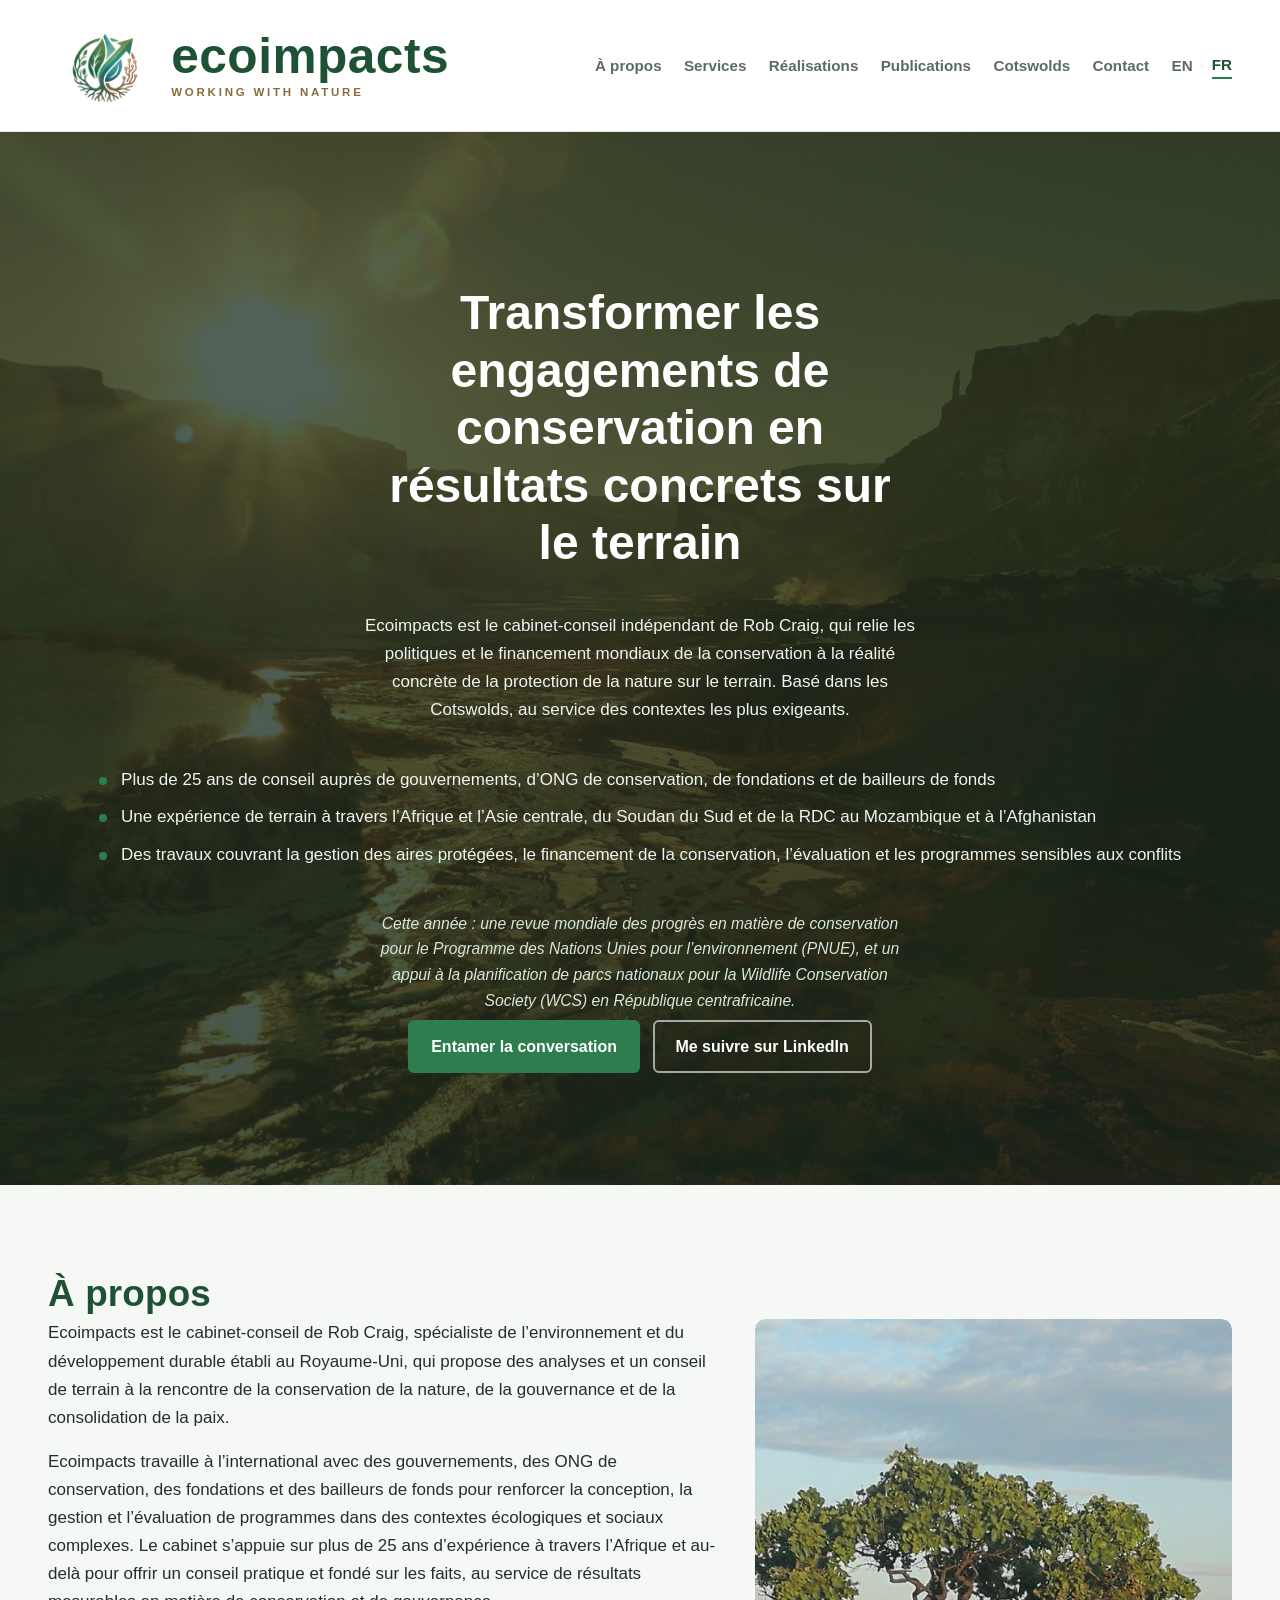
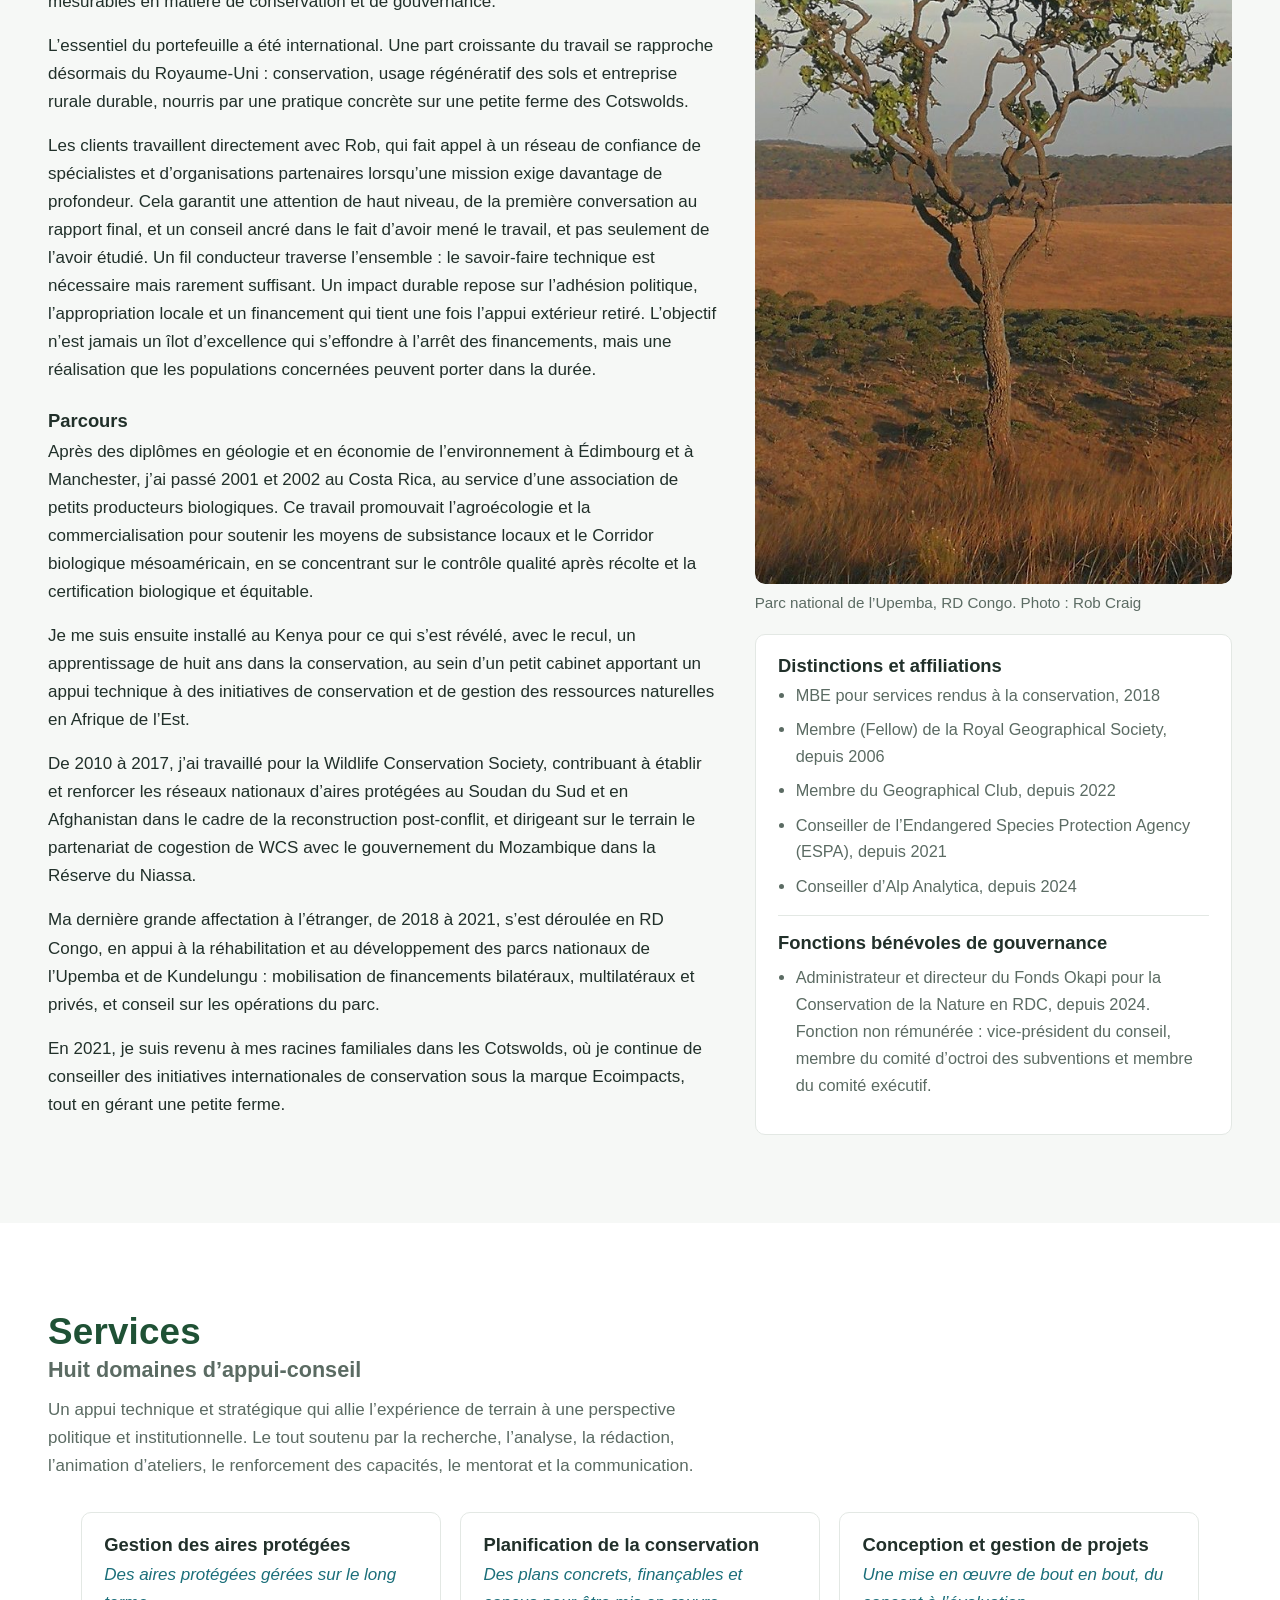
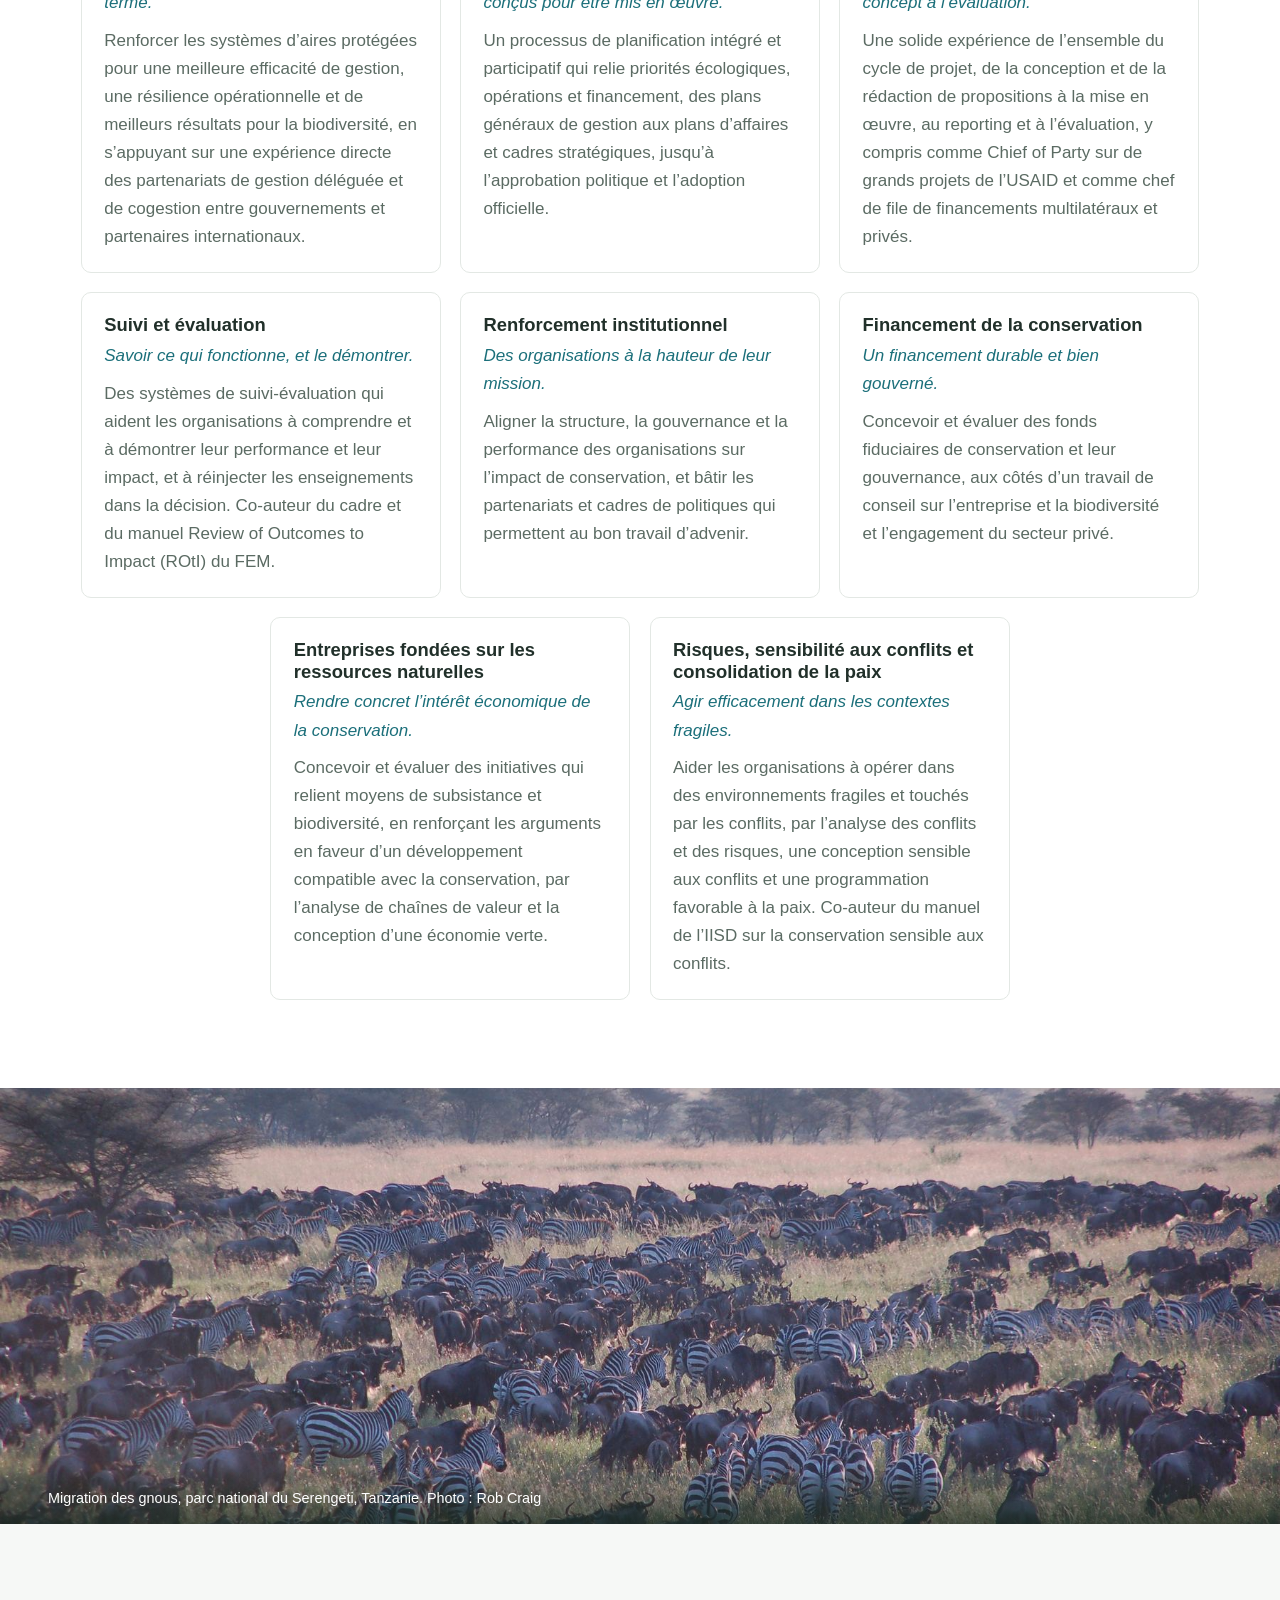
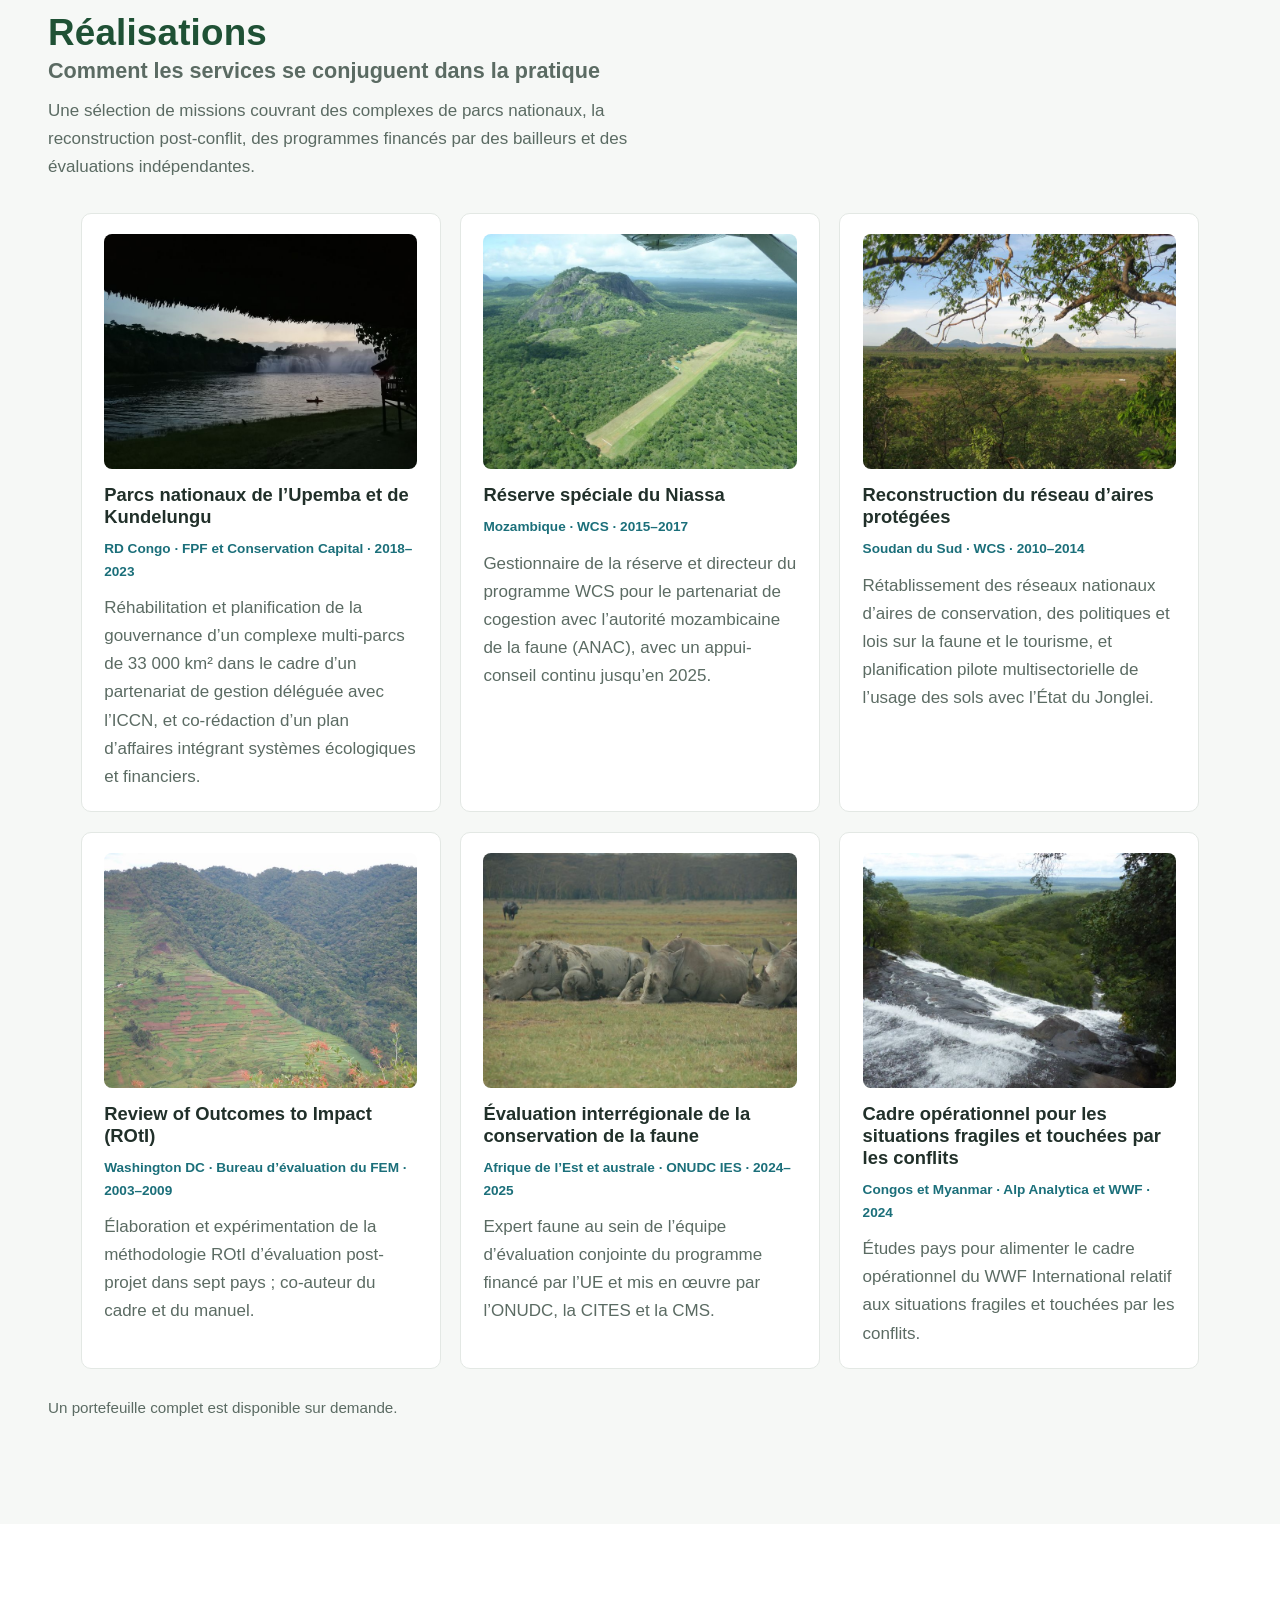
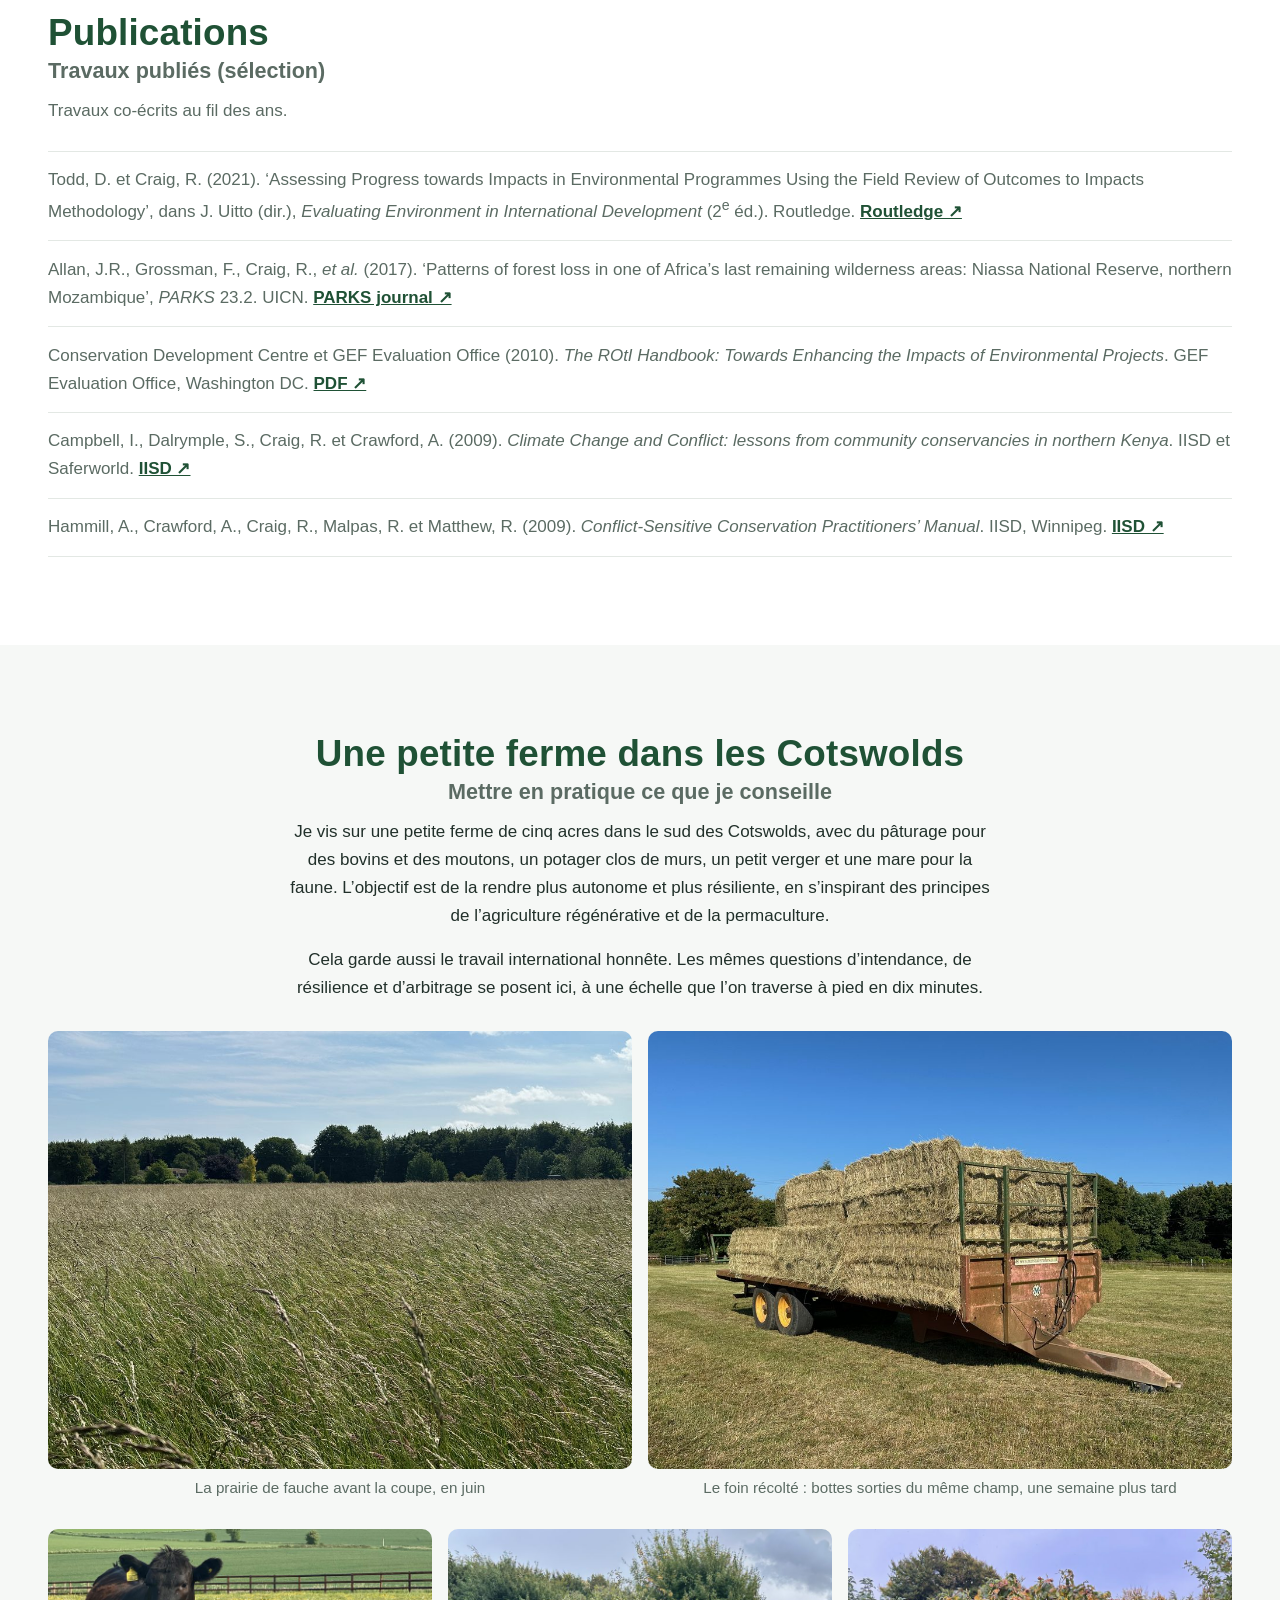
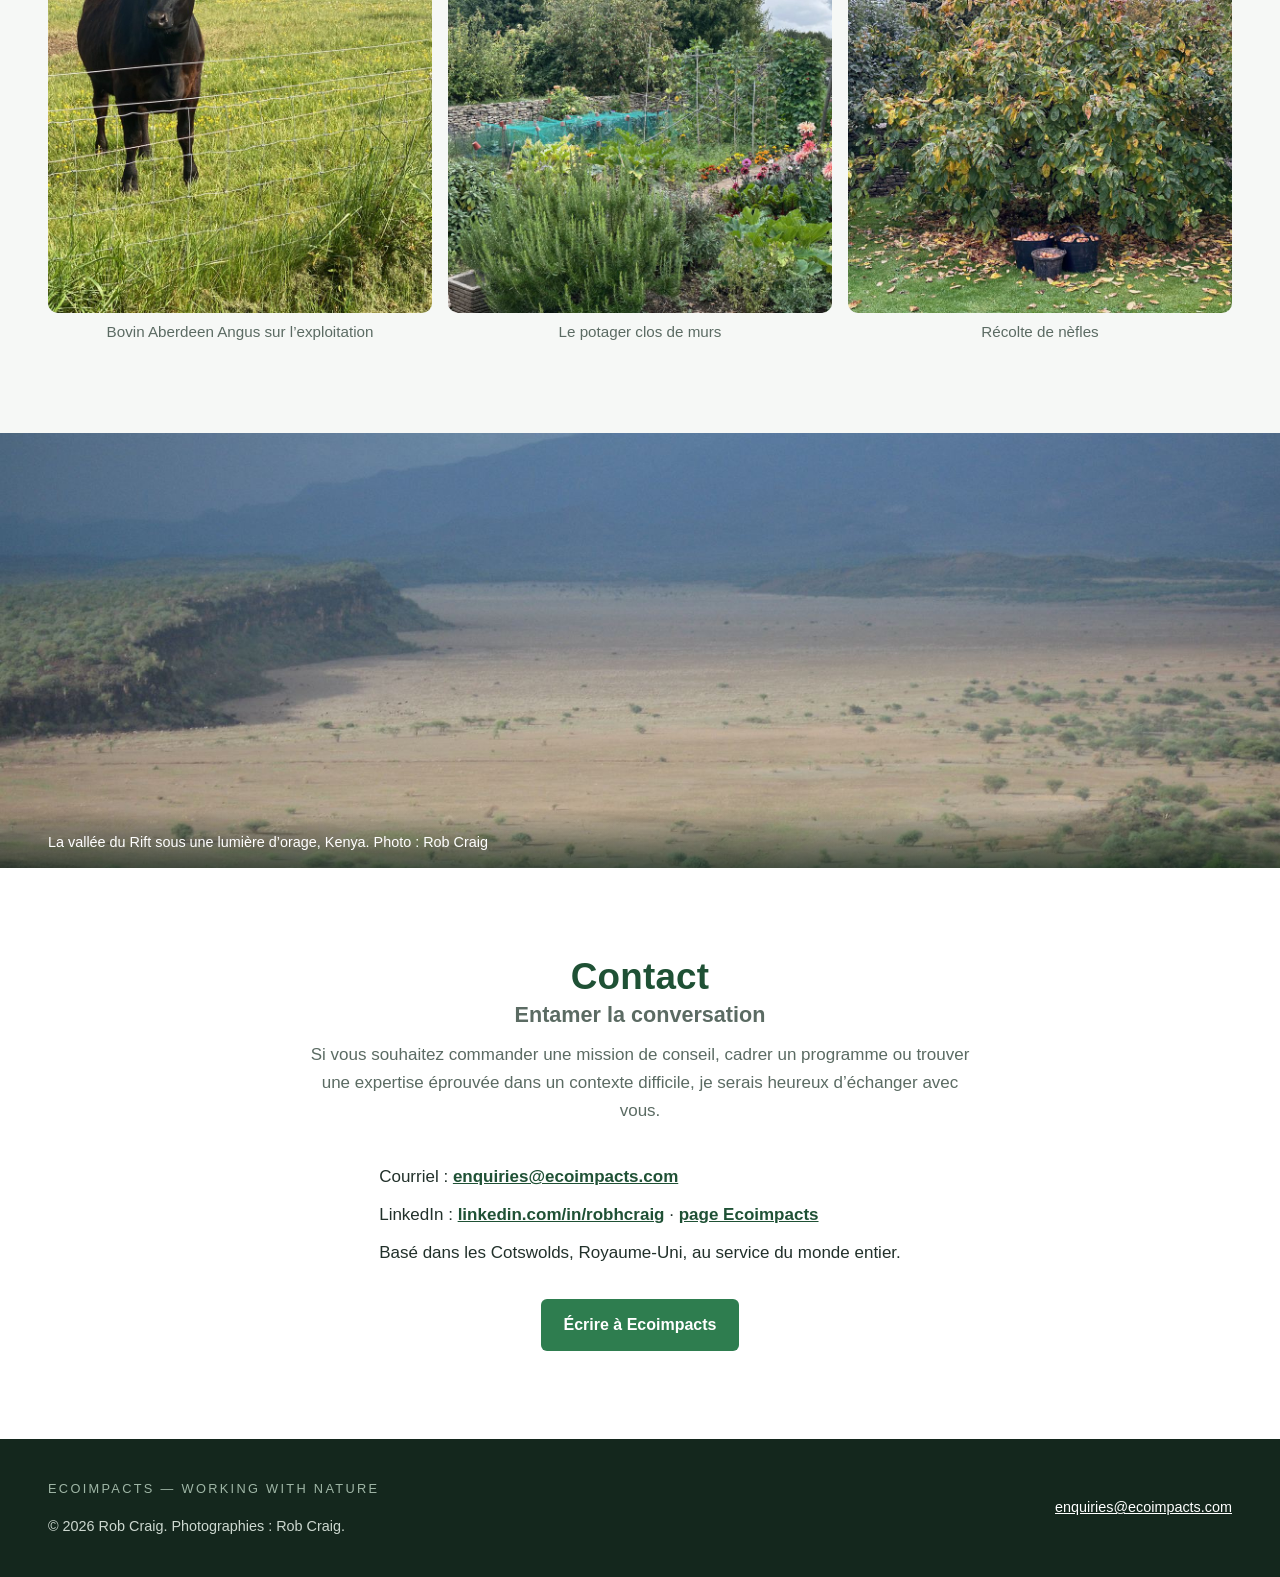
==== index-fr.html @ f9a09b86 "Remove conflict of interest note from governance section Removed note about avoiding conflicts of in" ====
<!doctype html>
<html lang="fr">
<head>
  <meta charset="utf-8">
  <meta name="viewport" content="width=device-width, initial-scale=1">
  <title>Ecoimpacts | Conseil stratégique en conservation</title>
  <meta name="description" content="Ecoimpacts est le cabinet-conseil indépendant de Rob Craig, reliant les politiques et le financement mondiaux de la conservation à la réalité du terrain. Basé dans les Cotswolds, au service du monde entier.">
  <link rel="canonical" href="https://www.ecoimpacts.com/index-fr.html">
  <meta property="og:title" content="Ecoimpacts | Conseil stratégique en conservation">
  <meta property="og:description" content="Conseil indépendant en conservation : gestion des aires protégées, financement, évaluation et programmes sensibles aux conflits.">
  <meta property="og:type" content="website">
  <meta property="og:url" content="https://www.ecoimpacts.com/index-fr.html">
  <meta property="og:image" content="https://www.ecoimpacts.com/assets/mark.png">
  <link rel="icon" type="image/png" sizes="32x32" href="assets/favicon-32.png">
  <link rel="icon" type="image/png" sizes="16x16" href="assets/favicon-16.png">
  <link rel="apple-touch-icon" sizes="180x180" href="assets/apple-touch-icon.png">
  <link rel="stylesheet" href="styles.css">
</head>
<body>
  <!-- ===== En-tête ===== -->
  <header class="site-header">
    <nav class="nav" aria-label="Principal">
      <a class="nav__logo" href="#top" aria-label="Accueil Ecoimpacts">
        <img src="assets/logo-mark-140.png" alt="" aria-hidden="true">
        <span class="nav__wordmark">ecoimpacts<small>working with nature</small></span>
      </a>
      <button class="nav__toggle" aria-label="Menu" aria-expanded="false">&#9776;</button>
      <ul class="nav__links" id="navlinks">
        <li><a href="#about">À propos</a></li>
        <li><a href="#services">Services</a></li>
        <li><a href="#work">Réalisations</a></li>
        <li><a href="#insights">Publications</a></li>
        <li><a href="#cotswolds">Cotswolds</a></li>
        <li><a href="#contact">Contact</a></li>
        <li class="lang"><a href="index.html">EN</a><span>·</span><a href="index-fr.html" aria-current="page">FR</a></li>
      </ul>
    </nav>
  </header>
  <main id="top">
    <!-- ===== Bannière ===== -->
    <section class="hero" id="home" style="--hero-img:url('assets/images/hero.jpg');">
      <div class="wrap">
        <h1>Transformer les engagements de conservation en résultats concrets sur le terrain</h1>
        <p>Ecoimpacts est le cabinet-conseil indépendant de Rob Craig, qui relie les politiques et le financement mondiaux de la conservation à la réalité concrète de la protection de la nature sur le terrain. Basé dans les Cotswolds, au service des contextes les plus exigeants.</p>
        <ul class="proof">
          <li>Plus de 25 ans de conseil auprès de gouvernements, d&#x2019;ONG de conservation, de fondations et de bailleurs de fonds</li>
          <li>Une expérience de terrain à travers l&#x2019;Afrique et l&#x2019;Asie centrale, du Soudan du Sud et de la RDC au Mozambique et à l&#x2019;Afghanistan</li>
          <li>Des travaux couvrant la gestion des aires protégées, le financement de la conservation, l&#x2019;évaluation et les programmes sensibles aux conflits</li>
        </ul>
        <p class="this-year">Cette année : une revue mondiale des progrès en matière de conservation pour le Programme des Nations Unies pour l&#x2019;environnement (PNUE), et un appui à la planification de parcs nationaux pour la Wildlife Conservation Society (WCS) en République centrafricaine.</p>
        <div class="btns">
          <a class="btn btn--primary" href="#contact">Entamer la conversation</a>
          <a class="btn btn--ghost" href="https://www.linkedin.com/company/ecoimpacts/" target="_blank" rel="noopener">Me suivre sur LinkedIn</a>
        </div>
      </div>
    </section>
    <!-- ===== À propos ===== -->
    <section id="about">
      <div class="wrap">
        <p class="eyebrow">À propos</p>
        <div class="about-grid">
          <div>
            <p>Ecoimpacts est le cabinet-conseil de Rob Craig, spécialiste de l&#x2019;environnement et du développement durable établi au Royaume-Uni, qui propose des analyses et un conseil de terrain à la rencontre de la conservation de la nature, de la gouvernance et de la consolidation de la paix.</p>
            <p>Ecoimpacts travaille à l&#x2019;international avec des gouvernements, des ONG de conservation, des fondations et des bailleurs de fonds pour renforcer la conception, la gestion et l&#x2019;évaluation de programmes dans des contextes écologiques et sociaux complexes. Le cabinet s&#x2019;appuie sur plus de 25 ans d&#x2019;expérience à travers l&#x2019;Afrique et au-delà pour offrir un conseil pratique et fondé sur les faits, au service de résultats mesurables en matière de conservation et de gouvernance.</p>
            <p>L&#x2019;essentiel du portefeuille a été international. Une part croissante du travail se rapproche désormais du Royaume-Uni : conservation, usage régénératif des sols et entreprise rurale durable, nourris par une pratique concrète sur une petite ferme des Cotswolds.</p>
            <p>Les clients travaillent directement avec Rob, qui fait appel à un réseau de confiance de spécialistes et d&#x2019;organisations partenaires lorsqu&#x2019;une mission exige davantage de profondeur. Cela garantit une attention de haut niveau, de la première conversation au rapport final, et un conseil ancré dans le fait d&#x2019;avoir mené le travail, et pas seulement de l&#x2019;avoir étudié. Un fil conducteur traverse l&#x2019;ensemble : le savoir-faire technique est nécessaire mais rarement suffisant. Un impact durable repose sur l&#x2019;adhésion politique, l&#x2019;appropriation locale et un financement qui tient une fois l&#x2019;appui extérieur retiré. L&#x2019;objectif n&#x2019;est jamais un îlot d&#x2019;excellence qui s&#x2019;effondre à l&#x2019;arrêt des financements, mais une réalisation que les populations concernées peuvent porter dans la durée.</p>
            <h3 style="margin-top:1.6rem;">Parcours</h3>
            <p>Après des diplômes en géologie et en économie de l&#x2019;environnement à Édimbourg et à Manchester, j&#x2019;ai passé 2001 et 2002 au Costa Rica, au service d&#x2019;une association de petits producteurs biologiques. Ce travail promouvait l&#x2019;agroécologie et la commercialisation pour soutenir les moyens de subsistance locaux et le Corridor biologique mésoaméricain, en se concentrant sur le contrôle qualité après récolte et la certification biologique et équitable.</p>
            <p>Je me suis ensuite installé au Kenya pour ce qui s&#x2019;est révélé, avec le recul, un apprentissage de huit ans dans la conservation, au sein d&#x2019;un petit cabinet apportant un appui technique à des initiatives de conservation et de gestion des ressources naturelles en Afrique de l&#x2019;Est.</p>
            <p>De 2010 à 2017, j&#x2019;ai travaillé pour la Wildlife Conservation Society, contribuant à établir et renforcer les réseaux nationaux d&#x2019;aires protégées au Soudan du Sud et en Afghanistan dans le cadre de la reconstruction post-conflit, et dirigeant sur le terrain le partenariat de cogestion de WCS avec le gouvernement du Mozambique dans la Réserve du Niassa.</p>
            <p>Ma dernière grande affectation à l&#x2019;étranger, de 2018 à 2021, s&#x2019;est déroulée en RD Congo, en appui à la réhabilitation et au développement des parcs nationaux de l&#x2019;Upemba et de Kundelungu : mobilisation de financements bilatéraux, multilatéraux et privés, et conseil sur les opérations du parc.</p>
            <p>En 2021, je suis revenu à mes racines familiales dans les Cotswolds, où je continue de conseiller des initiatives internationales de conservation sous la marque Ecoimpacts, tout en gérant une petite ferme.</p>
          </div>
          <aside>
            <figure style="margin:0 0 1.2rem;">
              <span class="photo-fill"><img src="assets/images/about.jpg" alt="Un arbre isolé à l&#x2019;aube dans la savane du parc national de l&#x2019;Upemba, RD Congo"></span>
              <figcaption style="font-size:.95rem; color:var(--muted); margin-top:.4rem;">Parc national de l&#x2019;Upemba, RD Congo. Photo : Rob Craig</figcaption>
            </figure>
            <div class="affil">
              <h3>Distinctions et affiliations</h3>
              <ul>
                <li>MBE pour services rendus à la conservation, 2018</li>
                <li>Membre (Fellow) de la Royal Geographical Society, depuis 2006</li>
                <li>Membre du Geographical Club, depuis 2022</li>
                <li>Conseiller de l&#x2019;Endangered Species Protection Agency (ESPA), depuis 2021</li>
                <li>Conseiller d&#x2019;Alp Analytica, depuis 2024</li>
              </ul>
              <div class="voluntary">
                <h3>Fonctions bénévoles de gouvernance</h3>
                <ul style="margin-top:.6rem;">
                  <li>Administrateur et directeur du Fonds Okapi pour la Conservation de la Nature en RDC, depuis 2024. Fonction non rémunérée : vice-président du conseil, membre du comité d&#x2019;octroi des subventions et membre du comité exécutif.</li>
                </ul>
              </div>
            </div>
          </aside>
        </div>
      </div>
    </section>
    <!-- ===== Services ===== -->
    <section id="services">
      <div class="wrap">
        <p class="eyebrow">Services</p>
        <h2>Huit domaines d&#x2019;appui-conseil</h2>
        <p class="lead">Un appui technique et stratégique qui allie l&#x2019;expérience de terrain à une perspective politique et institutionnelle. Le tout soutenu par la recherche, l&#x2019;analyse, la rédaction, l&#x2019;animation d&#x2019;ateliers, le renforcement des capacités, le mentorat et la communication.</p>
        <div class="grid grid--services">
          <div class="card">
            <h3>Gestion des aires protégées</h3>
            <p class="promise">Des aires protégées gérées sur le long terme.</p>
            <p>Renforcer les systèmes d&#x2019;aires protégées pour une meilleure efficacité de gestion, une résilience opérationnelle et de meilleurs résultats pour la biodiversité, en s&#x2019;appuyant sur une expérience directe des partenariats de gestion déléguée et de cogestion entre gouvernements et partenaires internationaux.</p>
          </div>
          <div class="card">
            <h3>Planification de la conservation</h3>
            <p class="promise">Des plans concrets, finançables et conçus pour être mis en œuvre.</p>
            <p>Un processus de planification intégré et participatif qui relie priorités écologiques, opérations et financement, des plans généraux de gestion aux plans d&#x2019;affaires et cadres stratégiques, jusqu&#x2019;à l&#x2019;approbation politique et l&#x2019;adoption officielle.</p>
          </div>
          <div class="card">
            <h3>Conception et gestion de projets</h3>
            <p class="promise">Une mise en œuvre de bout en bout, du concept à l&#x2019;évaluation.</p>
            <p>Une solide expérience de l&#x2019;ensemble du cycle de projet, de la conception et de la rédaction de propositions à la mise en œuvre, au reporting et à l&#x2019;évaluation, y compris comme Chief of Party sur de grands projets de l&#x2019;USAID et comme chef de file de financements multilatéraux et privés.</p>
          </div>
          <div class="card">
            <h3>Suivi et évaluation</h3>
            <p class="promise">Savoir ce qui fonctionne, et le démontrer.</p>
            <p>Des systèmes de suivi-évaluation qui aident les organisations à comprendre et à démontrer leur performance et leur impact, et à réinjecter les enseignements dans la décision. Co-auteur du cadre et du manuel Review of Outcomes to Impact (ROtI) du FEM.</p>
          </div>
          <div class="card">
            <h3>Renforcement institutionnel</h3>
            <p class="promise">Des organisations à la hauteur de leur mission.</p>
            <p>Aligner la structure, la gouvernance et la performance des organisations sur l&#x2019;impact de conservation, et bâtir les partenariats et cadres de politiques qui permettent au bon travail d&#x2019;advenir.</p>
          </div>
          <div class="card">
            <h3>Financement de la conservation</h3>
            <p class="promise">Un financement durable et bien gouverné.</p>
            <p>Concevoir et évaluer des fonds fiduciaires de conservation et leur gouvernance, aux côtés d&#x2019;un travail de conseil sur l&#x2019;entreprise et la biodiversité et l&#x2019;engagement du secteur privé.</p>
          </div>
          <div class="card">
            <h3>Entreprises fondées sur les ressources naturelles</h3>
            <p class="promise">Rendre concret l&#x2019;intérêt économique de la conservation.</p>
            <p>Concevoir et évaluer des initiatives qui relient moyens de subsistance et biodiversité, en renforçant les arguments en faveur d&#x2019;un développement compatible avec la conservation, par l&#x2019;analyse de chaînes de valeur et la conception d&#x2019;une économie verte.</p>
          </div>
          <div class="card">
            <h3>Risques, sensibilité aux conflits et consolidation de la paix</h3>
            <p class="promise">Agir efficacement dans les contextes fragiles.</p>
            <p>Aider les organisations à opérer dans des environnements fragiles et touchés par les conflits, par l&#x2019;analyse des conflits et des risques, une conception sensible aux conflits et une programmation favorable à la paix. Co-auteur du manuel de l&#x2019;IISD sur la conservation sensible aux conflits.</p>
          </div>
        </div>
      </div>
    </section>
    <figure class="band" style="--band:url('assets/images/band-serengeti.jpg');">
      <figcaption><span>Migration des gnous, parc national du Serengeti, Tanzanie. Photo : Rob Craig</span></figcaption>
    </figure>
    <!-- ===== Réalisations ===== -->
    <section id="work">
      <div class="wrap">
        <p class="eyebrow">Réalisations</p>
        <h2>Comment les services se conjuguent dans la pratique</h2>
        <p class="lead">Une sélection de missions couvrant des complexes de parcs nationaux, la reconstruction post-conflit, des programmes financés par des bailleurs et des évaluations indépendantes.</p>
        <div class="grid grid--work">
          <div class="card card--work">
            <img class="work-img" src="assets/images/work-drc.jpg" alt="Chutes de Kiubo, parc national de l&#x2019;Upemba, RD Congo">
            <p class="meta">RD Congo · FPF et Conservation Capital · 2018–2023</p>
            <h3>Parcs nationaux de l&#x2019;Upemba et de Kundelungu</h3>
            <p>Réhabilitation et planification de la gouvernance d&#x2019;un complexe multi-parcs de 33 000 km² dans le cadre d&#x2019;un partenariat de gestion déléguée avec l&#x2019;ICCN, et co-rédaction d&#x2019;un plan d&#x2019;affaires intégrant systèmes écologiques et financiers.</p>
          </div>
          <div class="card card--work">
            <img class="work-img" src="assets/images/work-niassa.jpg" alt="Vue aérienne du siège et de la piste de Mbatamila, Réserve spéciale du Niassa, Mozambique">
            <p class="meta">Mozambique · WCS · 2015–2017</p>
            <h3>Réserve spéciale du Niassa</h3>
            <p>Gestionnaire de la réserve et directeur du programme WCS pour le partenariat de cogestion avec l&#x2019;autorité mozambicaine de la faune (ANAC), avec un appui-conseil continu jusqu&#x2019;en 2025.</p>
          </div>
          <div class="card card--work">
            <img class="work-img" src="assets/images/work-sudan.jpg" alt="Piste d&#x2019;atterrissage de Nyat, parc national de Boma, Soudan du Sud">
            <p class="meta">Soudan du Sud · WCS · 2010–2014</p>
            <h3>Reconstruction du réseau d&#x2019;aires protégées</h3>
            <p>Rétablissement des réseaux nationaux d&#x2019;aires de conservation, des politiques et lois sur la faune et le tourisme, et planification pilote multisectorielle de l&#x2019;usage des sols avec l&#x2019;État du Jonglei.</p>
          </div>
          <div class="card card--work">
            <img class="work-img" src="assets/images/work-bwindi.jpg" alt="La lisière forestière de Bwindi, Ouganda, où les terres cultivées rencontrent la forêt protégée">
            <p class="meta">Washington DC · Bureau d&#x2019;évaluation du FEM · 2003–2009</p>
            <h3>Review of Outcomes to Impact (ROtI)</h3>
            <p>Élaboration et expérimentation de la méthodologie ROtI d&#x2019;évaluation post-projet dans sept pays ; co-auteur du cadre et du manuel.</p>
          </div>
          <div class="card card--work">
            <img class="work-img" src="assets/images/work-rhino.jpg" alt="Rhinocéros blancs au parc national du lac Nakuru, Kenya">
            <p class="meta">Afrique de l&#x2019;Est et australe · ONUDC IES · 2024–2025</p>
            <h3>Évaluation interrégionale de la conservation de la faune</h3>
            <p>Expert faune au sein de l&#x2019;équipe d&#x2019;évaluation conjointe du programme financé par l&#x2019;UE et mis en œuvre par l&#x2019;ONUDC, la CITES et la CMS.</p>
          </div>
          <div class="card card--work">
            <img class="work-img" src="assets/images/work-masansa.jpg" alt="Chutes de Masansa, parc national de Kundelungu, RD Congo">
            <p class="meta">Congos et Myanmar · Alp Analytica et WWF · 2024</p>
            <h3>Cadre opérationnel pour les situations fragiles et touchées par les conflits</h3>
            <p>Études pays pour alimenter le cadre opérationnel du WWF International relatif aux situations fragiles et touchées par les conflits.</p>
          </div>
        </div>
        <p style="margin-top:1.6rem; color:var(--muted); font-size:.95rem;">Un portefeuille complet est disponible sur demande.</p>
      </div>
    </section>
    <!-- ===== Publications ===== -->
    <section id="insights">
      <div class="wrap">
        <p class="eyebrow">Publications</p>
        <h2>Travaux publiés (sélection)</h2>
        <p class="lead">Travaux co-écrits au fil des ans.</p>
        <ul class="insights-list">
          <li>Todd, D. et Craig, R. (2021). &#x2018;Assessing Progress towards Impacts in Environmental Programmes Using the Field Review of Outcomes to Impacts Methodology&#x2019;, dans J. Uitto (dir.), <em>Evaluating Environment in International Development</em> (2<sup>e</sup> éd.). Routledge. <a href="https://www.routledge.com/Evaluating-Environment-in-International-Development/Uitto/p/book/9780367557119" target="_blank" rel="noopener">Routledge &#8599;</a></li>
          <li>Allan, J.R., Grossman, F., Craig, R., <em>et al.</em> (2017). &#x2018;Patterns of forest loss in one of Africa&#x2019;s last remaining wilderness areas: Niassa National Reserve, northern Mozambique&#x2019;, <em>PARKS</em> 23.2. UICN. <a href="https://parksjournal.com/parks-23-2-november-2017/" target="_blank" rel="noopener">PARKS journal &#8599;</a></li>
          <li>Conservation Development Centre et GEF Evaluation Office (2010). <em>The ROtI Handbook: Towards Enhancing the Impacts of Environmental Projects</em>. GEF Evaluation Office, Washington DC. <a href="https://www.gefieo.org/sites/default/files/documents/ops4-m02-roti.pdf" target="_blank" rel="noopener">PDF &#8599;</a></li>
          <li>Campbell, I., Dalrymple, S., Craig, R. et Crawford, A. (2009). <em>Climate Change and Conflict: lessons from community conservancies in northern Kenya</em>. IISD et Saferworld. <a href="https://www.iisd.org/publications/climate-change-and-conflict-lessons-community-conservancies-northern-kenya" target="_blank" rel="noopener">IISD &#8599;</a></li>
          <li>Hammill, A., Crawford, A., Craig, R., Malpas, R. et Matthew, R. (2009). <em>Conflict-Sensitive Conservation Practitioners&#x2019; Manual</em>. IISD, Winnipeg. <a href="https://www.iisd.org/publications/conflict-sensitive-conservation-practitioners-manual" target="_blank" rel="noopener">IISD &#8599;</a></li>
        </ul>
      </div>
    </section>
    <!-- ===== Cotswolds ===== -->
    <section id="cotswolds">
      <div class="wrap">
        <p class="eyebrow">Une petite ferme dans les Cotswolds</p>
        <h2>Mettre en pratique ce que je conseille</h2>
        <p>Je vis sur une petite ferme de cinq acres dans le sud des Cotswolds, avec du pâturage pour des bovins et des moutons, un potager clos de murs, un petit verger et une mare pour la faune. L&#x2019;objectif est de la rendre plus autonome et plus résiliente, en s&#x2019;inspirant des principes de l&#x2019;agriculture régénérative et de la permaculture.</p>
        <p>Cela garde aussi le travail international honnête. Les mêmes questions d&#x2019;intendance, de résilience et d&#x2019;arbitrage se posent ici, à une échelle que l&#x2019;on traverse à pied en dix minutes.</p>
        <div class="photo-pair">
          <figure>
            <img src="assets/images/field-before.jpg" alt="La prairie de fauche en herbe haute avant la coupe">
            <figcaption>La prairie de fauche avant la coupe, en juin</figcaption>
          </figure>
          <figure>
            <img src="assets/images/field-after.jpg" alt="Une remorque chargée de bottes de foin sur le champ coupé">
            <figcaption>Le foin récolté : bottes sorties du même champ, une semaine plus tard</figcaption>
          </figure>
        </div>
        <div class="photo-grid">
          <figure>
            <img src="assets/images/cotswold-1.jpg" alt="Un bovin Aberdeen Angus dans le champ, le paysage des Cotswolds au-delà">
            <figcaption>Bovin Aberdeen Angus sur l&#x2019;exploitation</figcaption>
          </figure>
          <figure>
            <img src="assets/images/cotswold-2.jpg" alt="Le potager clos de murs en fin d&#x2019;été">
            <figcaption>Le potager clos de murs</figcaption>
          </figure>
          <figure>
            <img src="assets/images/cotswold-3.jpg" alt="Le néflier avec des paniers de fruits récoltés en dessous">
            <figcaption>Récolte de nèfles</figcaption>
          </figure>
        </div>
      </div>
    </section>
    <figure class="band" style="--band:url('assets/images/band-rift.jpg');">
      <figcaption><span>La vallée du Rift sous une lumière d&#x2019;orage, Kenya. Photo : Rob Craig</span></figcaption>
    </figure>
    <!-- ===== Contact ===== -->
    <section id="contact">
      <div class="wrap">
        <p class="eyebrow">Contact</p>
        <h2>Entamer la conversation</h2>
        <p class="lead">Si vous souhaitez commander une mission de conseil, cadrer un programme ou trouver une expertise éprouvée dans un contexte difficile, je serais heureux d&#x2019;échanger avec vous.</p>
        <ul class="contact-list">
          <li>Courriel : <a href="mailto:enquiries@ecoimpacts.com">enquiries@ecoimpacts.com</a></li>
          <li>LinkedIn : <a href="https://www.linkedin.com/in/robhcraig/" target="_blank" rel="noopener">linkedin.com/in/robhcraig</a> · <a href="https://www.linkedin.com/company/ecoimpacts/" target="_blank" rel="noopener">page Ecoimpacts</a></li>
          <li>Basé dans les Cotswolds, Royaume-Uni, au service du monde entier.</li>
        </ul>
        <div class="btns" style="margin-top:1.4rem;">
          <a class="btn btn--primary" href="mailto:enquiries@ecoimpacts.com">Écrire à Ecoimpacts</a>
        </div>
      </div>
    </section>
  </main>
  <!-- ===== Pied de page ===== -->
  <footer class="site-footer">
    <div class="wrap foot-flex">
      <div>
        <p class="strap">Ecoimpacts — working with nature</p>
        <p style="margin:.4rem 0 0;">&copy; <span id="yr"></span> Rob Craig. Photographies : Rob Craig.</p>
      </div>
      <div>
        <a href="mailto:enquiries@ecoimpacts.com">enquiries@ecoimpacts.com</a>
      </div>
    </div>
  </footer>
  <script>
    var toggle = document.querySelector('.nav__toggle');
    var links = document.getElementById('navlinks');
    toggle.addEventListener('click', function () {
      var open = links.classList.toggle('open');
      toggle.setAttribute('aria-expanded', open ? 'true' : 'false');
    });
    links.addEventListener('click', function (e) {
      if (e.target.tagName === 'A') links.classList.remove('open');
    });
    document.getElementById('yr').textContent = new Date().getFullYear();
  </script>
</body>
</html>
---- styles.css ----
/* Ecoimpacts — styles
   Palette drawn from the logo: forest greens, teal, earth/gold.
   Design intent: understated, clean, content first. Formatting subordinate to substance. */

:root {
  --green-deep: #1f5135;
  --green: #2e7d4f;
  --teal: #1b6f7a;
  --earth: #8a6d3b;
  --ink: #21302a;
  --muted: #5b6b63;
  --line: #e3e8e4;
  --bg: #ffffff;
  --bg-soft: #f6f8f6;
  --bg-deep: #14271d;
  --maxw: 1600px;
  --pad: clamp(1.2rem, 4vw, 3rem);
  --font: -apple-system, BlinkMacSystemFont, "Segoe UI", Roboto, Helvetica, Arial, sans-serif;
}

* { box-sizing: border-box; }

html { scroll-behavior: smooth; scroll-padding-top: 140px; }

body {
  margin: 0;
  font-family: var(--font);
  color: var(--ink);
  background: var(--bg);
  line-height: 1.65;
  font-size: 17px;
  -webkit-font-smoothing: antialiased;
}

h1, h2, h3 { line-height: 1.2; font-weight: 700; color: var(--ink); }
h1 { font-size: clamp(2rem, 5vw, 3rem); }
h2 { font-size: clamp(1.1rem, 2vw, 1.35rem); font-weight: 600; color: var(--muted); margin: 0 0 .8rem; }
h3 { font-size: 1.15rem; margin: 0 0 .35rem; }
p { margin: 0 0 1rem; }
a { color: var(--green-deep); }

.wrap { max-width: var(--maxw); margin: 0 auto; padding: 0 var(--pad); }

/* Header / nav */
.site-header {
  position: sticky; top: 0; z-index: 50;
  background: rgba(255,255,255,.92);
  backdrop-filter: saturate(140%) blur(8px);
  border-bottom: 1px solid var(--line);
}
.nav {
  display: flex; align-items: center; justify-content: space-between;
  gap: 1rem; padding: .6rem var(--pad); max-width: var(--maxw); margin: 0 auto;
}
.nav__logo { display: flex; align-items: center; gap: .7rem; text-decoration: none; }
.nav__logo img { height: 112px; width: auto; display: block; }
.nav__wordmark {
  display: flex; flex-direction: column; line-height: 1;
  font-weight: 800; font-size: 3.1rem; letter-spacing: .01em; color: var(--green-deep);
}
.nav__wordmark small {
  font-size: .72rem; font-weight: 600; letter-spacing: .24em; text-transform: uppercase;
  color: var(--earth); margin-top: .35rem;
}
@media (max-width: 560px) {
  .nav__logo img { height: 60px; }
  .nav__wordmark { font-size: 1.7rem; }
  .nav__wordmark small { font-size: .58rem; letter-spacing: .2em; }
}
.nav__links { display: flex; gap: 1.4rem; flex-wrap: wrap; list-style: none; margin: 0; padding: 0; }
.nav__links a {
  text-decoration: none; color: var(--muted); font-size: .95rem; font-weight: 600;
  padding: .3rem 0; border-bottom: 2px solid transparent;
}
.nav__links a:hover { color: var(--green-deep); border-bottom-color: var(--green); }
.nav__toggle { display: none; background: none; border: 0; font-size: 1.6rem; color: var(--ink); cursor: pointer; }
.nav__links .lang { display: flex; gap: .45rem; align-items: center; }
.nav__links .lang span { color: var(--line); }
.nav__links .lang a { padding: 0; border-bottom: 0; }
.nav__links .lang a[aria-current="page"] { color: var(--green-deep); border-bottom: 2px solid var(--green); }

/* Sections */
section { padding: clamp(3rem, 7vw, 5.5rem) 0; }
/* keep running prose to a readable line length even on a wide layout */
section p { max-width: 74ch; }

/* centred single-column sections */
#cotswolds .wrap, #contact .wrap { text-align: center; }
#cotswolds p, #contact .lead { margin-left: auto; margin-right: auto; }
#contact .contact-list { display: inline-block; text-align: left; }
#contact .btns { justify-content: center; }
section:nth-of-type(even) { background: var(--bg-soft); }
.eyebrow { font-size: clamp(1.7rem, 4vw, 2.3rem); font-weight: 800; letter-spacing: .005em; color: var(--green-deep); margin: 0 0 .25rem; line-height: 1.15; }
.lead { font-size: 1.0625rem; color: var(--muted); max-width: 70ch; }

/* Hero */
.hero {
  background:
    linear-gradient(180deg, rgba(20,39,29,.72), rgba(20,39,29,.78)),
    var(--hero-img, linear-gradient(135deg, var(--green-deep), var(--teal)));
  background-size: cover; background-position: center;
  color: #fff; padding: clamp(4rem, 10vw, 7rem) 0;
}
.hero .wrap { text-align: center; }
.hero h1 { color: #fff; max-width: 20ch; margin-left: auto; margin-right: auto; }
.hero .tagline { text-transform: uppercase; letter-spacing: .2em; font-size: .85rem; color: #cfe6d6; margin: 0 0 1.2rem; }
.hero p { color: #eef4ef; max-width: 60ch; font-size: 1.0625rem; margin-left: auto; margin-right: auto; }
.hero .proof { display: inline-block; text-align: left; gap: .6rem; margin: 1.6rem auto 2rem; padding: 0; list-style: none; }
.hero .proof li { padding-left: 1.4rem; position: relative; color: #eef4ef; margin-bottom: .6rem; font-size: 1.0625rem; }
.hero .proof li::before { content: ""; position: absolute; left: 0; top: .65em; width: .5rem; height: .5rem; background: var(--green); border-radius: 50%; }
.hero .this-year { font-size: .98rem; color: #d7e6db; max-width: 60ch; margin: 0 auto; font-style: italic; }

/* Buttons */
.btns { display: flex; gap: .8rem; flex-wrap: wrap; margin-top: .4rem; }
.hero .btns { justify-content: center; }
.btn {
  display: inline-block; text-decoration: none; font-weight: 600; font-size: 1rem;
  padding: .7rem 1.3rem; border-radius: 6px; border: 2px solid transparent; cursor: pointer;
}
.btn--primary { background: var(--green); color: #fff; }
.btn--primary:hover { background: var(--green-deep); }
.btn--ghost { background: transparent; color: #fff; border-color: rgba(255,255,255,.6); }
.btn--ghost:hover { border-color: #fff; }

/* Cards grid */
.grid { margin-top: 2rem; }
/* flex wrap with centered rows, so an incomplete last row sits centred under the row above */
.grid--services, .grid--work { display: flex; flex-wrap: wrap; justify-content: center; gap: 1.2rem; }
.grid--services > .card, .grid--work > .card { flex: 1 1 300px; max-width: 360px; }
.card {
  background: var(--bg); border: 1px solid var(--line); border-radius: 10px;
  padding: 1.3rem 1.4rem;
}
.card .promise { font-style: italic; color: var(--teal); margin: 0 0 .6rem; }
.card p { font-size: 1.0625rem; color: var(--muted); margin: 0; }
.card--work { display: flex; flex-direction: column; }
.card--work .work-img { order: 0; width: 100%; aspect-ratio: 4 / 3; object-fit: cover; border-radius: 8px; margin: 0 0 .9rem; display: block; }
.card--work h3 { font-size: 1.15rem; order: 1; }
.card--work .meta { font-size: .85rem; color: var(--teal); font-weight: 600; margin: .3rem 0 .7rem; order: 2; }
.card--work p:not(.meta) { order: 3; }

/* About layout */
.about-grid { display: grid; grid-template-columns: 1.4fr 1fr; gap: 2.4rem; align-items: stretch; }
.about-grid img { width: 100%; border-radius: 10px; display: block; }
.about-grid aside { display: flex; flex-direction: column; }
.about-grid figure { flex: 1 1 auto; min-height: 0; display: flex; flex-direction: column; }
.about-grid .photo-fill { flex: 1 1 auto; min-height: 0; position: relative; display: block; border-radius: 10px; overflow: hidden; }
.about-grid .photo-fill img { position: absolute; inset: 0; width: 100%; height: 100%; object-fit: cover; }
.affil { background: var(--bg); border: 1px solid var(--line); border-radius: 10px; padding: 1.2rem 1.4rem; }
.affil h3 { font-size: 1.15rem; }
.affil ul { margin: 0 0 1rem; padding-left: 1.1rem; }
.affil li { font-size: 1.02rem; color: var(--muted); margin-bottom: .45rem; }
.affil .voluntary { border-top: 1px solid var(--line); padding-top: 1rem; }
.affil .voluntary .note { font-size: .95rem; font-style: italic; color: var(--teal); }

/* Image placeholder */
.imgph {
  display: flex; align-items: center; justify-content: center; text-align: center;
  background: repeating-linear-gradient(45deg, #eef3 ee 0 12px, #e8efe8 12px 24px);
  background: var(--bg-soft);
  border: 1px dashed #b9c9bd; border-radius: 10px; color: var(--muted);
  font-size: .85rem; padding: 2rem 1rem; min-height: 220px;
}

/* Cotswolds photos */
.photo-pair, .photo-grid { display: grid; gap: 1rem; margin-top: 1.8rem; align-items: start; }
.photo-pair { grid-template-columns: repeat(2, 1fr); }
.photo-grid { grid-template-columns: repeat(auto-fit, minmax(220px, 1fr)); }
.photo-pair figure, .photo-grid figure { margin: 0; }
/* before/after pair: matched landscape crop */
.photo-pair img { width: 100%; aspect-ratio: 4 / 3; object-fit: cover; border-radius: 10px; display: block; }
/* uniform square crops for an even-topped row (cow framed in full) */
.photo-grid img { width: 100%; aspect-ratio: 1 / 1; object-fit: cover; border-radius: 10px; display: block; }
.photo-pair figcaption, .photo-grid figcaption { font-size: .95rem; color: var(--muted); margin-top: .4rem; }
@media (max-width: 640px) { .photo-pair { grid-template-columns: 1fr; } }

/* Section band photos (full-width) */
.band {
  position: relative; margin: 0;
  height: clamp(220px, 34vw, 460px);
  background: var(--band) center/cover no-repeat;
}
.band figcaption {
  position: absolute; left: 0; right: 0; bottom: 0;
  padding: 1.4rem var(--pad) .8rem;
  font-size: .9rem; color: #fff;
  background: linear-gradient(to top, rgba(20,39,29,.7), rgba(20,39,29,0));
}
.band figcaption span { max-width: var(--maxw); margin: 0 auto; display: block; }

/* Contact */
.contact-list { list-style: none; padding: 0; margin: 1.4rem 0 0; }
.contact-list li { margin-bottom: .6rem; }
.contact-list a { font-weight: 600; }

/* Insights */
.insights-list { list-style: none; padding: 0; margin: 1.6rem 0 0; }
.insights-list li { padding: .9rem 0; border-bottom: 1px solid var(--line); color: var(--muted); }
.insights-list li:first-child { border-top: 1px solid var(--line); }
.insights-list a { font-weight: 600; white-space: nowrap; }

/* Footer */
.site-footer { background: var(--bg-deep); color: #cdd8d0; padding: 2.4rem 0; font-size: .9rem; }
.site-footer a { color: #fff; }
.site-footer .strap { text-transform: uppercase; letter-spacing: .18em; font-size: .8rem; color: #9fb6a6; }
.site-footer .foot-flex { display: flex; justify-content: space-between; gap: 1.5rem; flex-wrap: wrap; align-items: center; }

/* Responsive */
@media (max-width: 760px) {
  .about-grid { grid-template-columns: 1fr; }
  .about-grid .photo-fill { flex: none; aspect-ratio: 3 / 4; }
  .photo-row { grid-template-columns: 1fr; }
  .nav__links {
    display: none; position: absolute; top: 96px; right: 0; left: 0;
    flex-direction: column; gap: 0; background: #fff; border-bottom: 1px solid var(--line);
    padding: .5rem var(--pad);
  }
  .nav__links.open { display: flex; }
  .nav__links a { padding: .7rem 0; border-bottom: 1px solid var(--line); }
  .nav__toggle { display: block; }
}
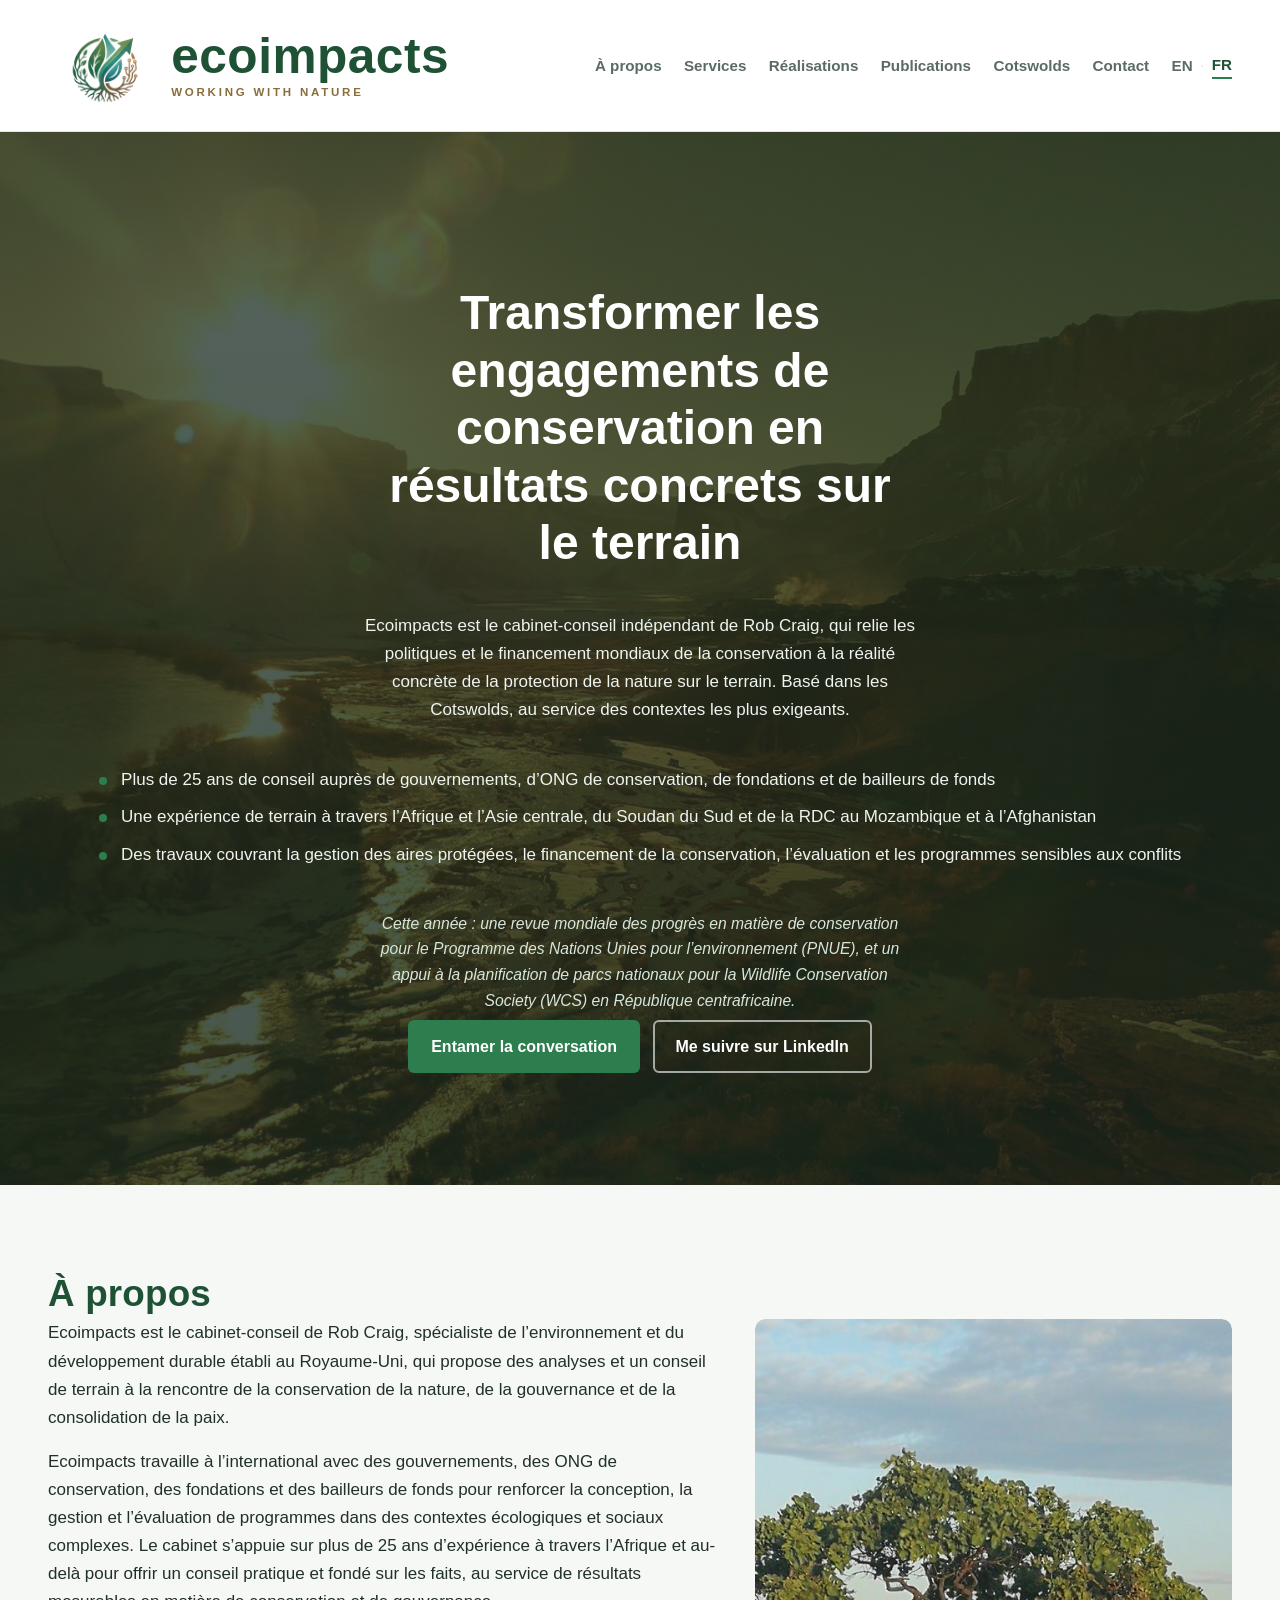
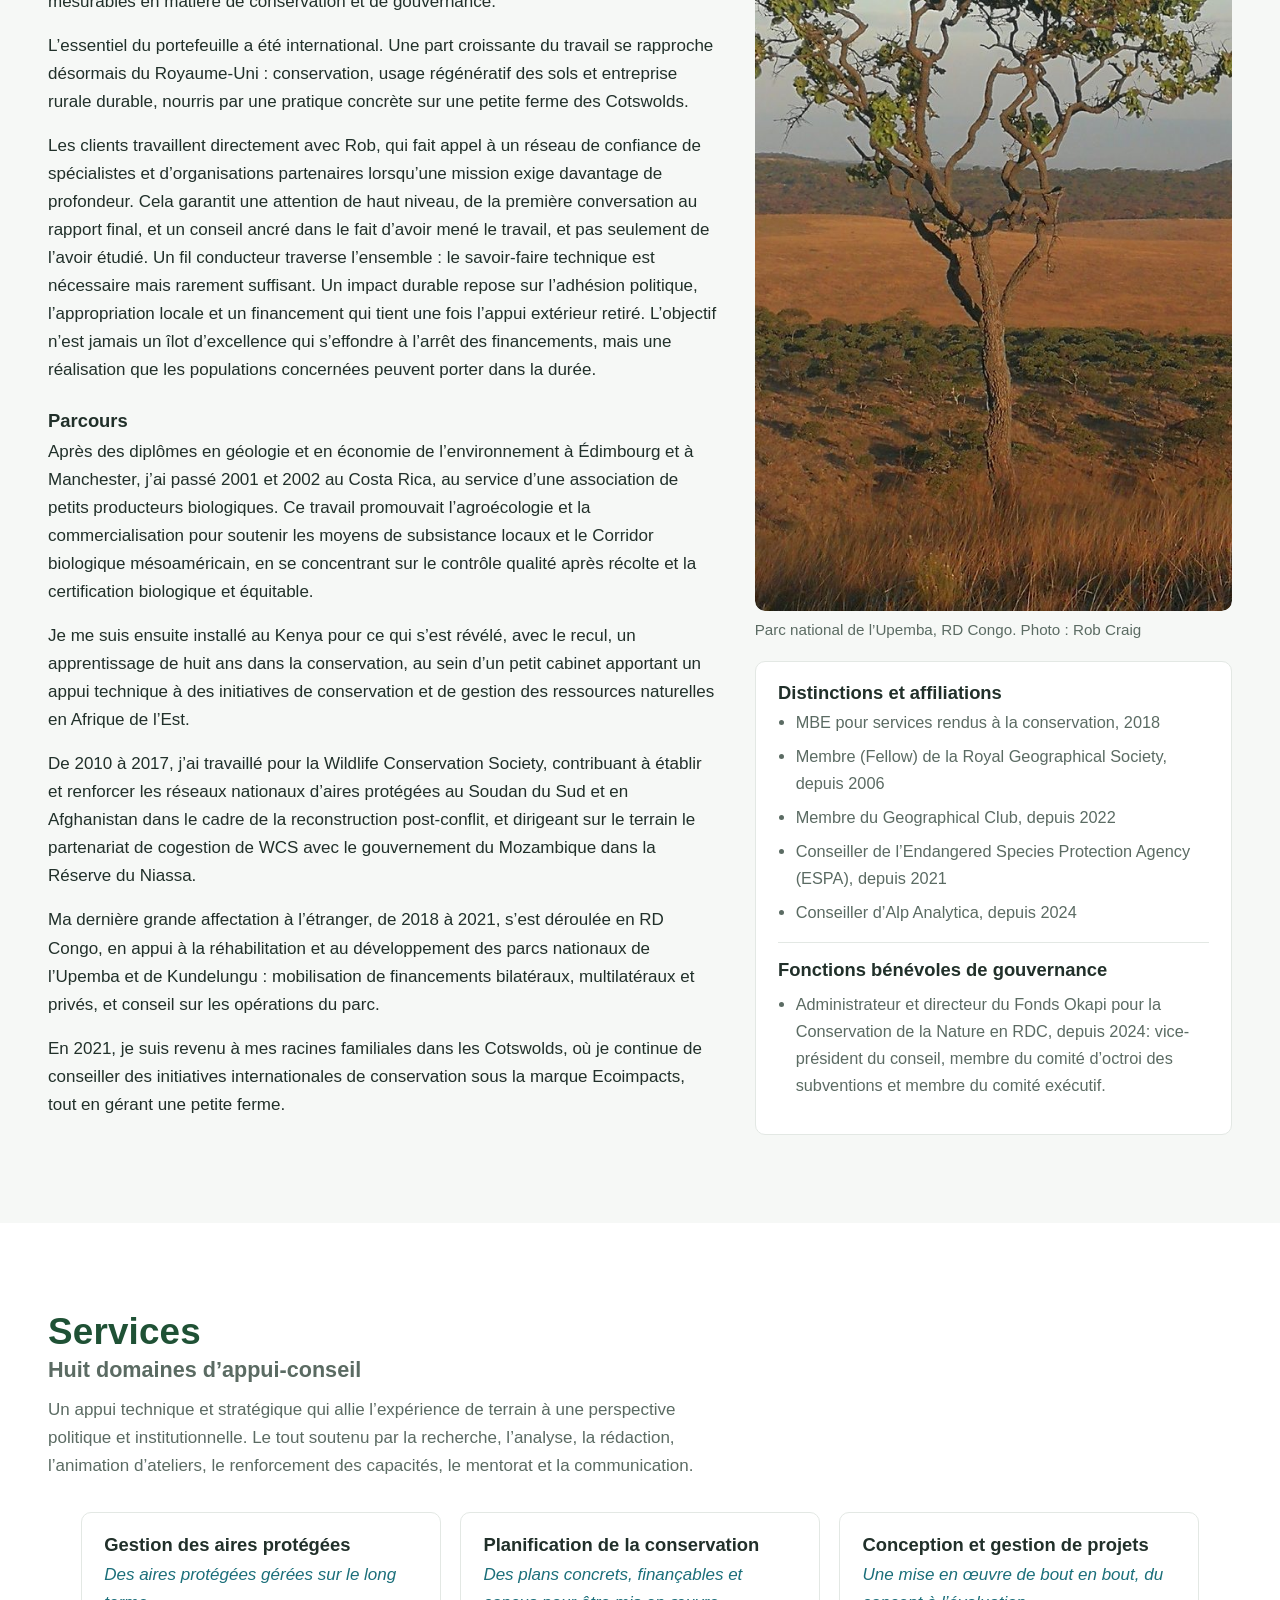
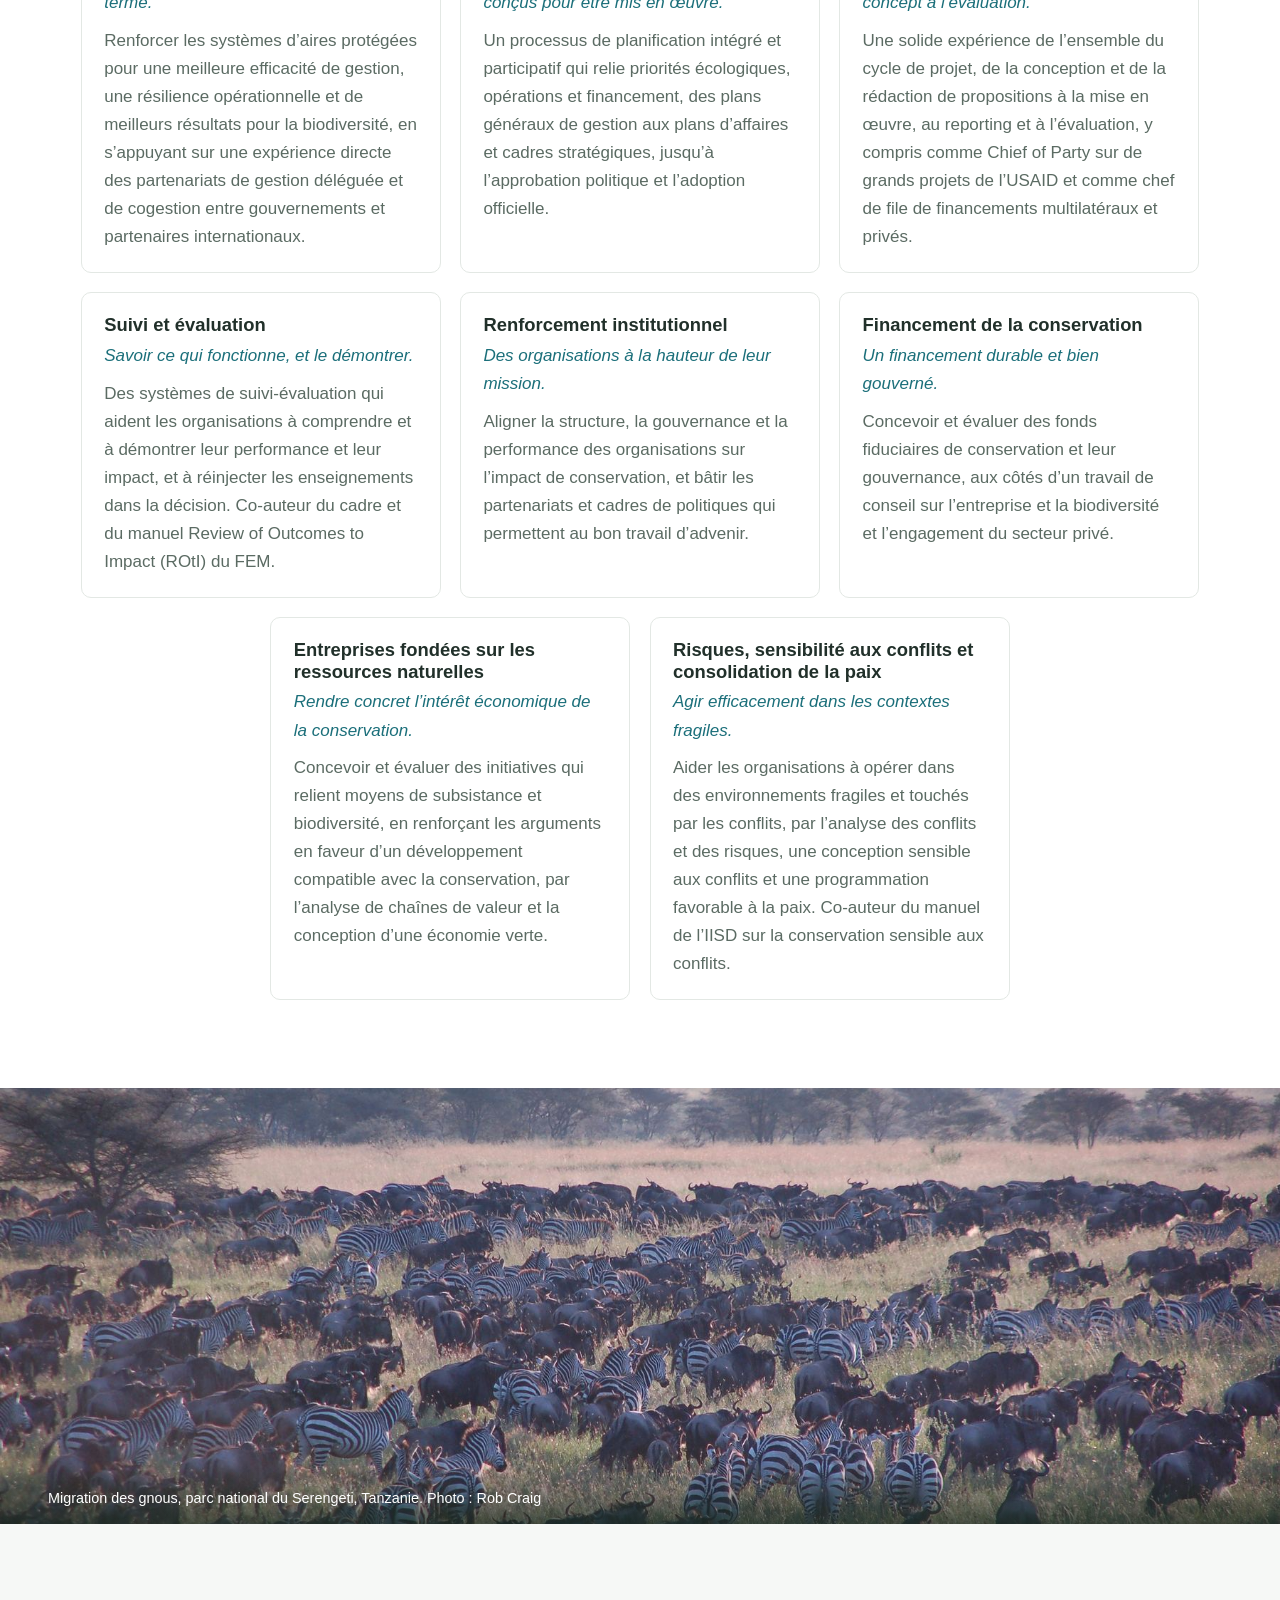
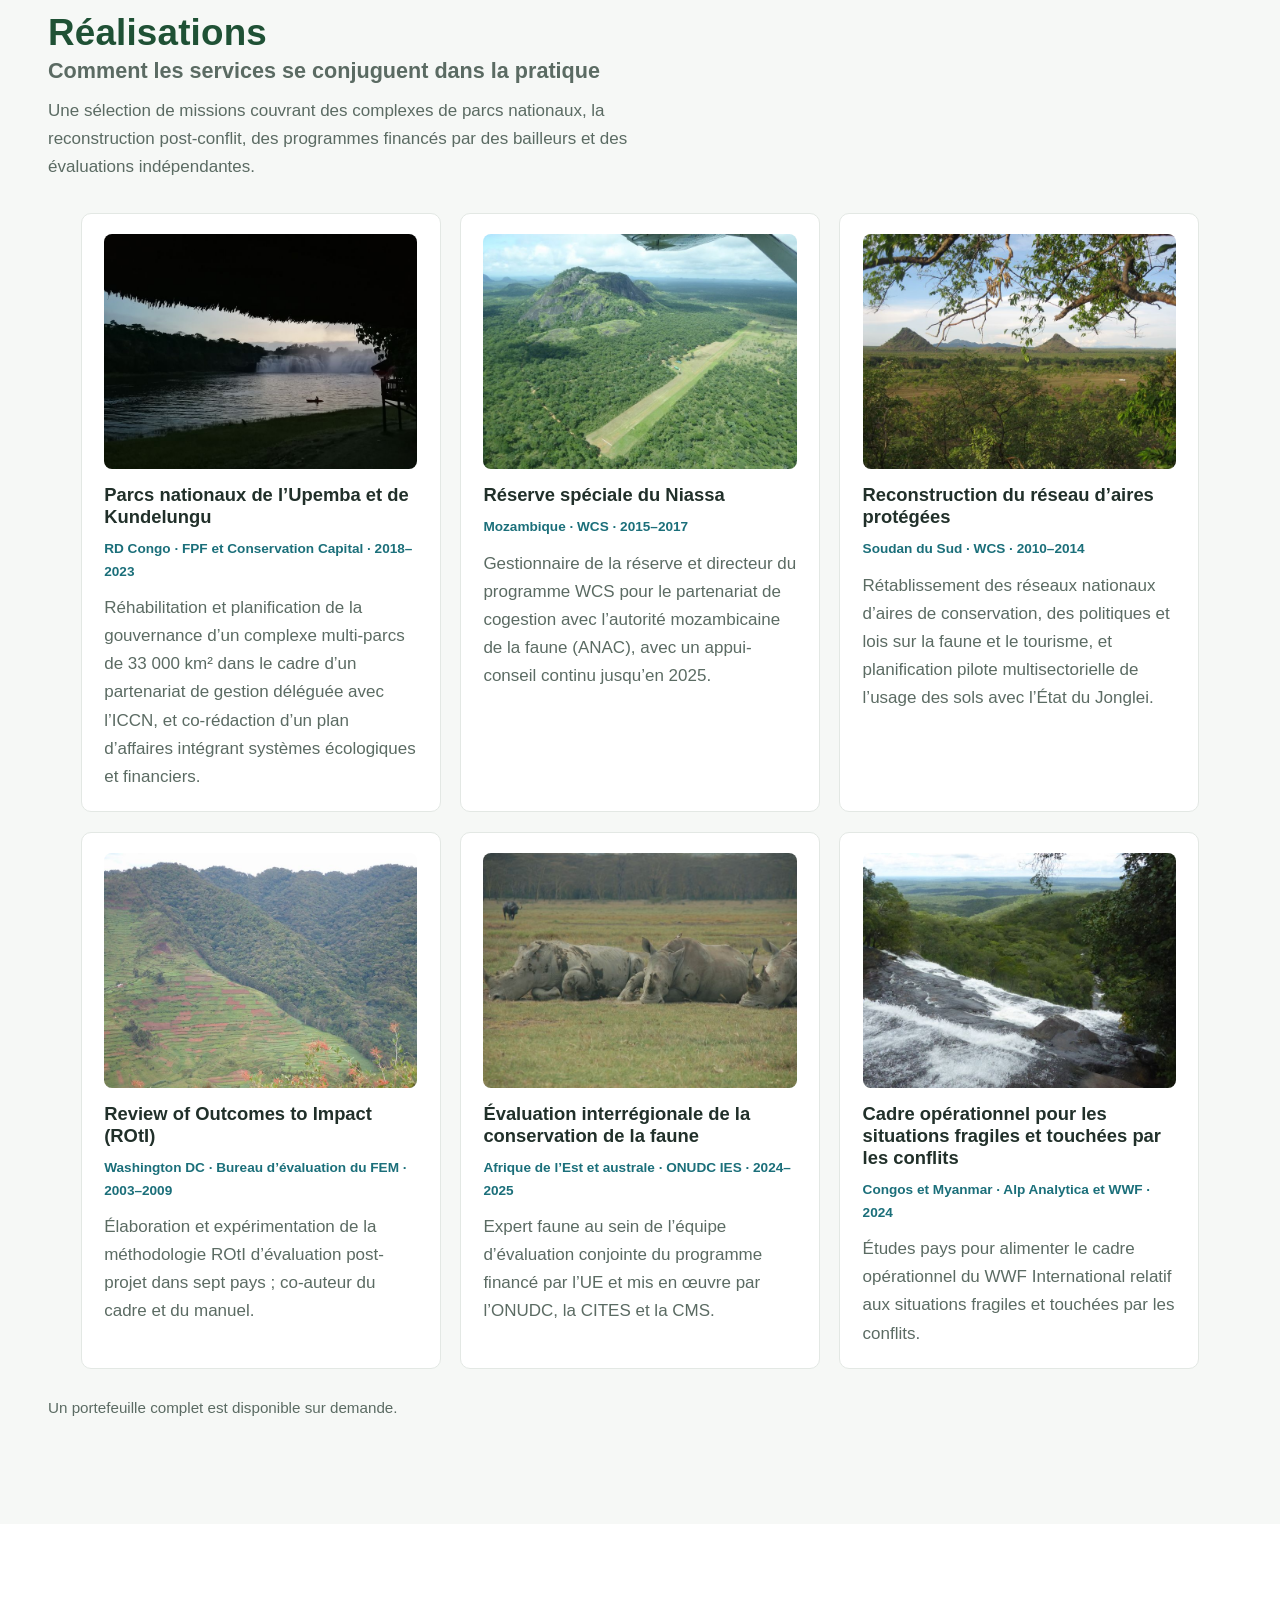
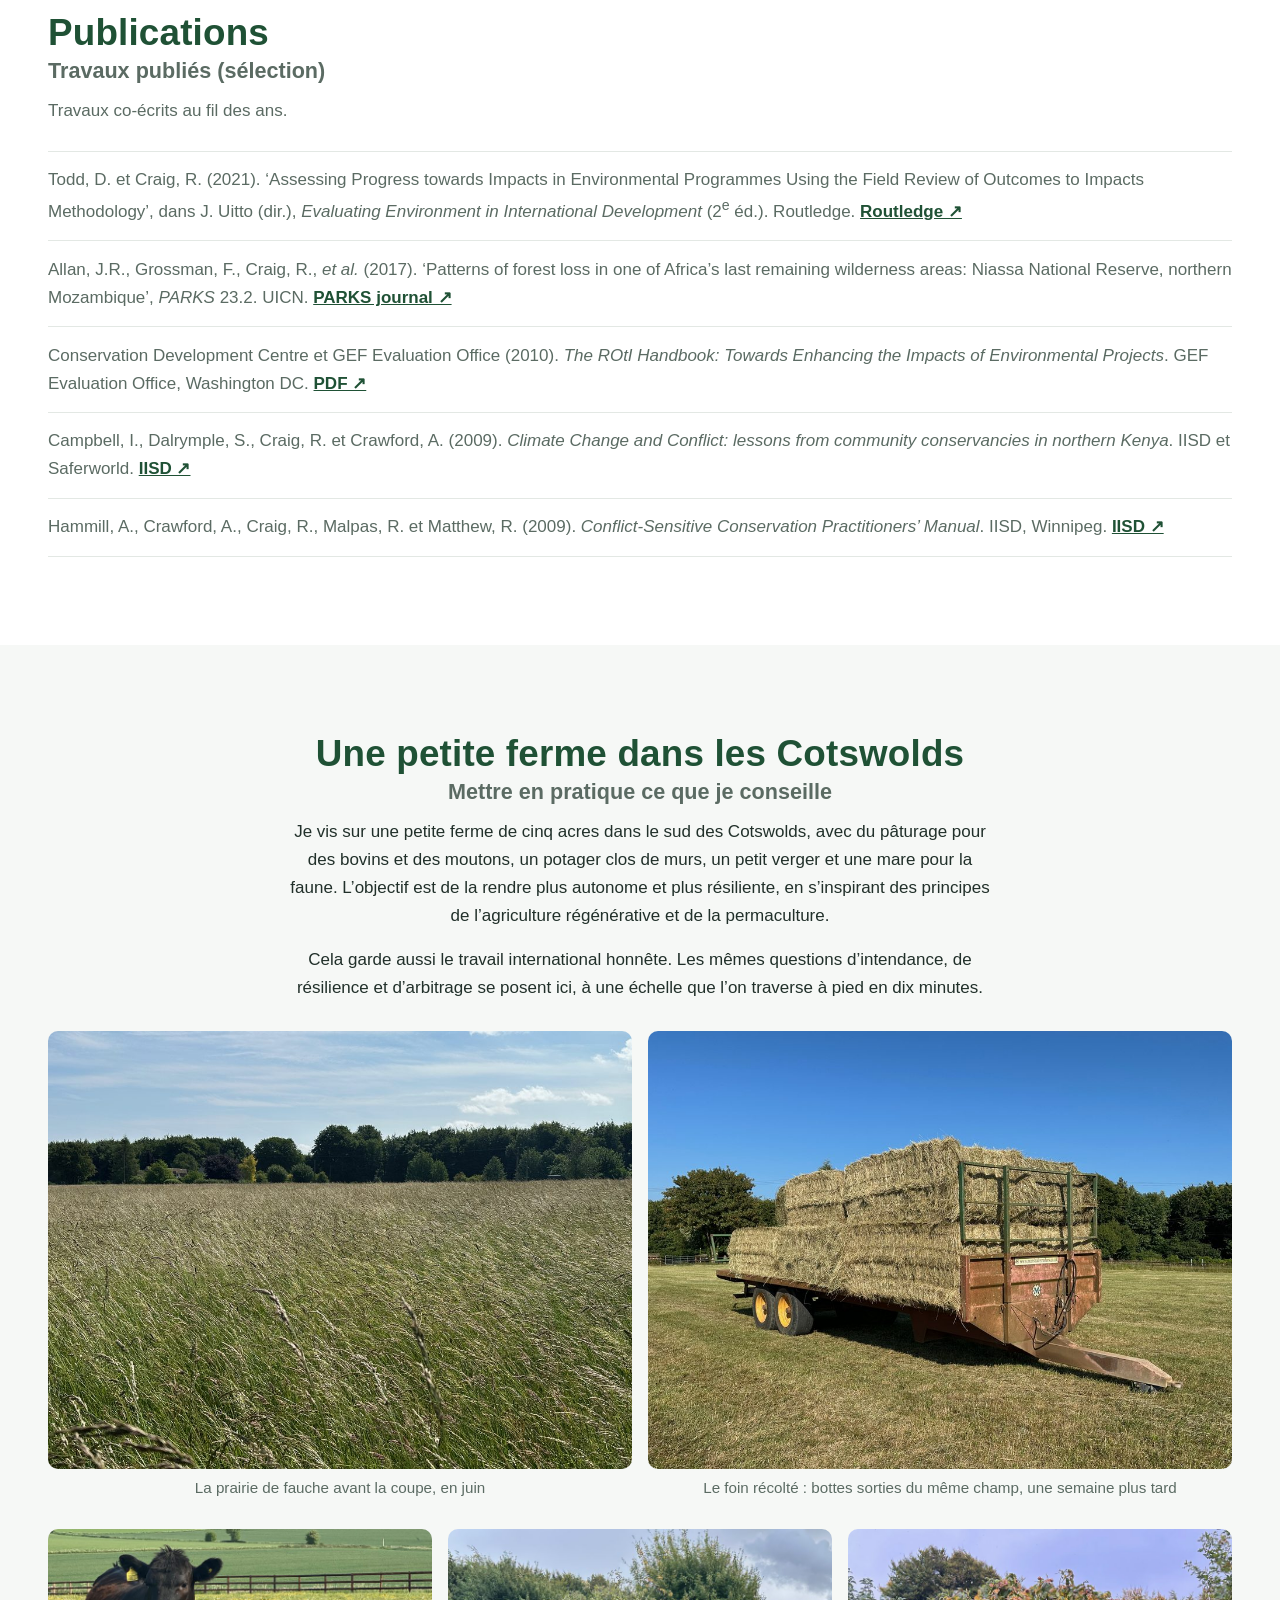
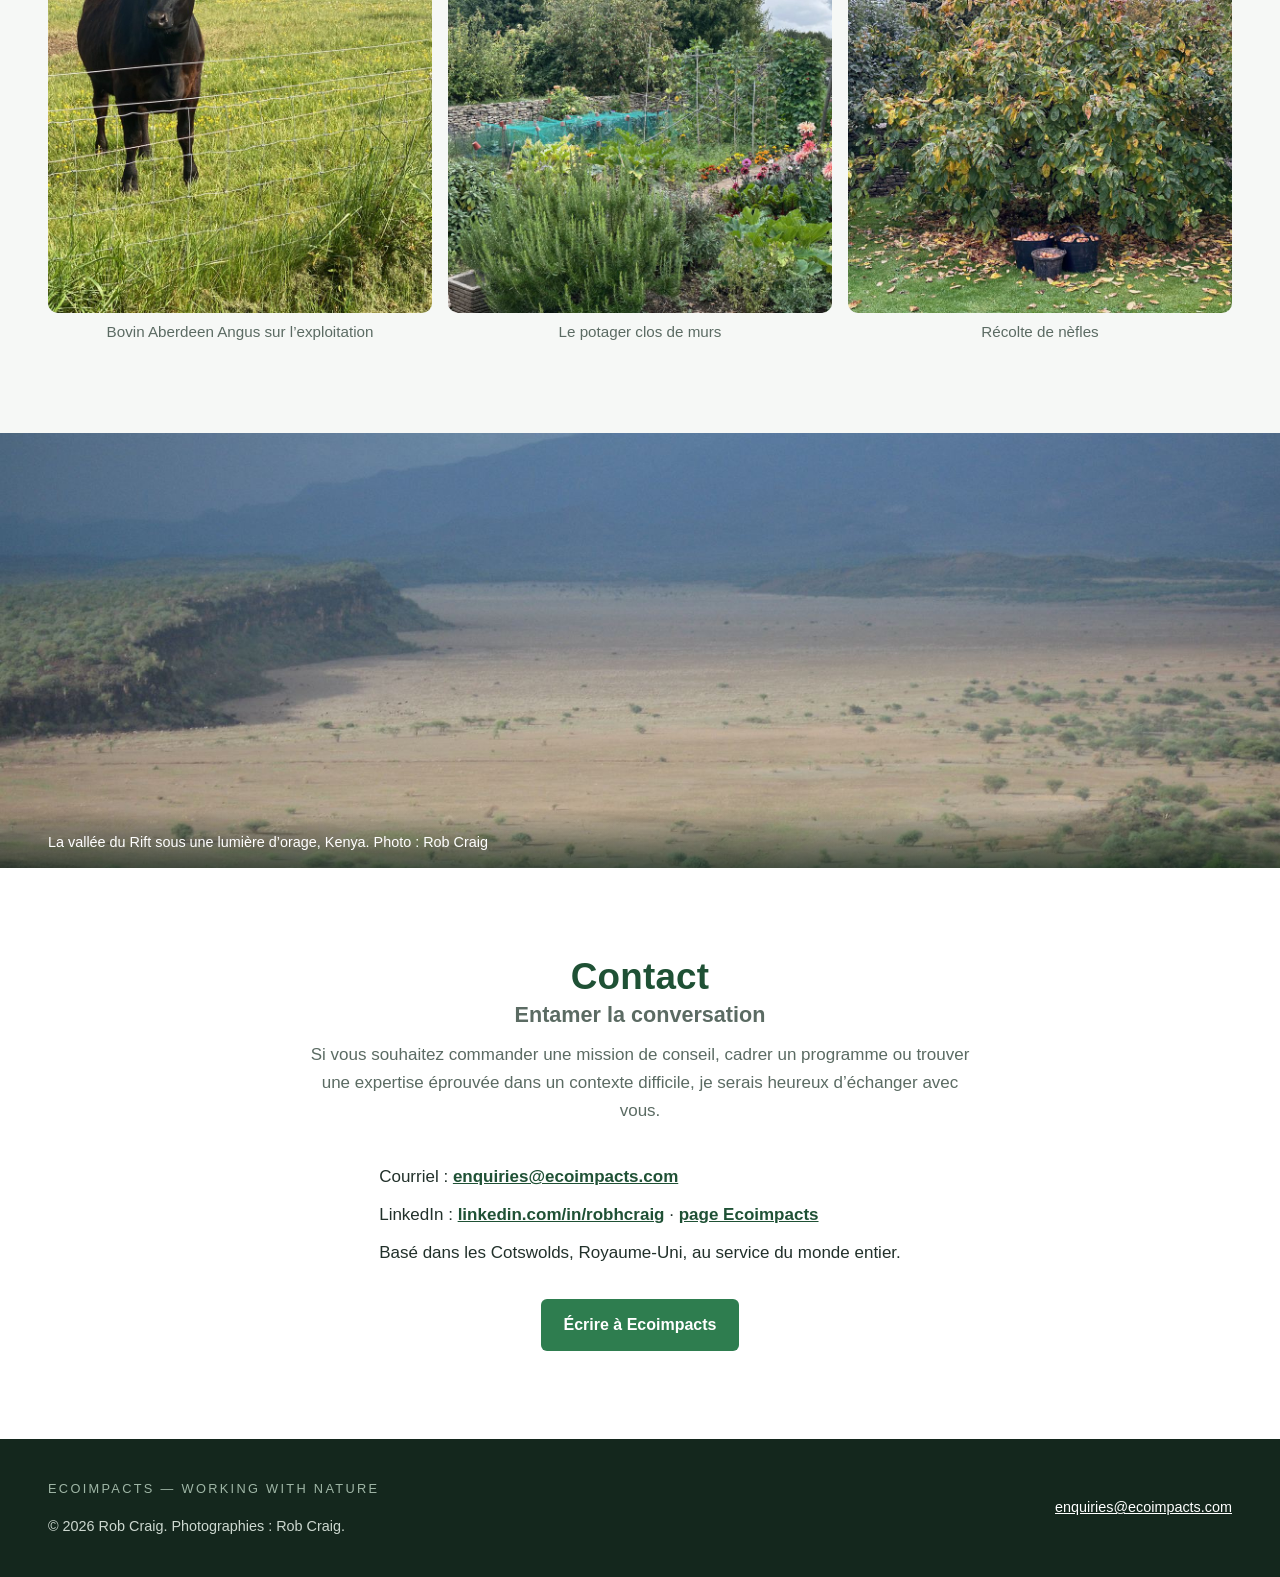
==== commit 3ba6b4d2: "Refactor governance functions list item formatting" ====
--- a/index-fr.html
+++ b/index-fr.html
@@ -88,7 +88,7 @@
               <div class="voluntary">
                 <h3>Fonctions bénévoles de gouvernance</h3>
                 <ul style="margin-top:.6rem;">
-                  <li>Administrateur et directeur du Fonds Okapi pour la Conservation de la Nature en RDC, depuis 2024. Fonction non rémunérée : vice-président du conseil, membre du comité d&#x2019;octroi des subventions et membre du comité exécutif.</li>
+                  <li>Administrateur et directeur du Fonds Okapi pour la Conservation de la Nature en RDC, depuis 2024: vice-président du conseil, membre du comité d&#x2019;octroi des subventions et membre du comité exécutif.</li>
                 </ul>
               </div>
             </div>
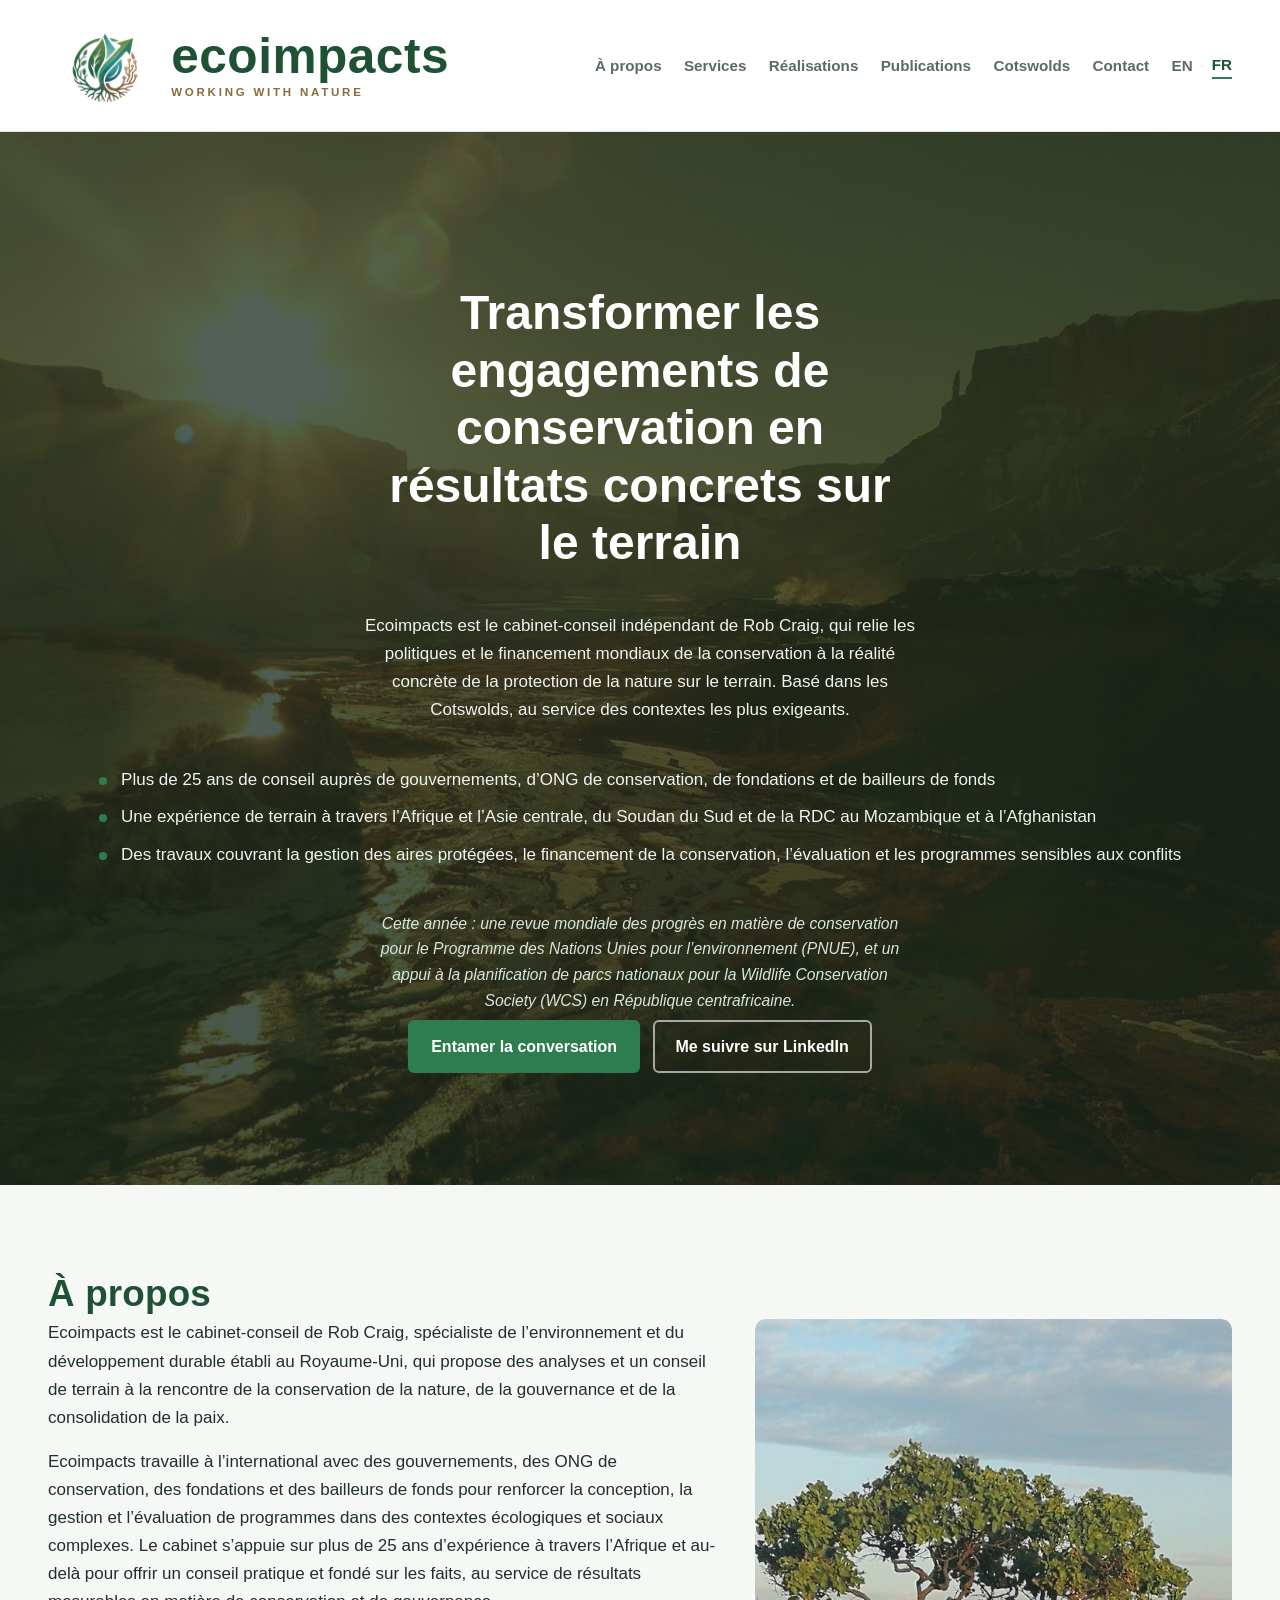
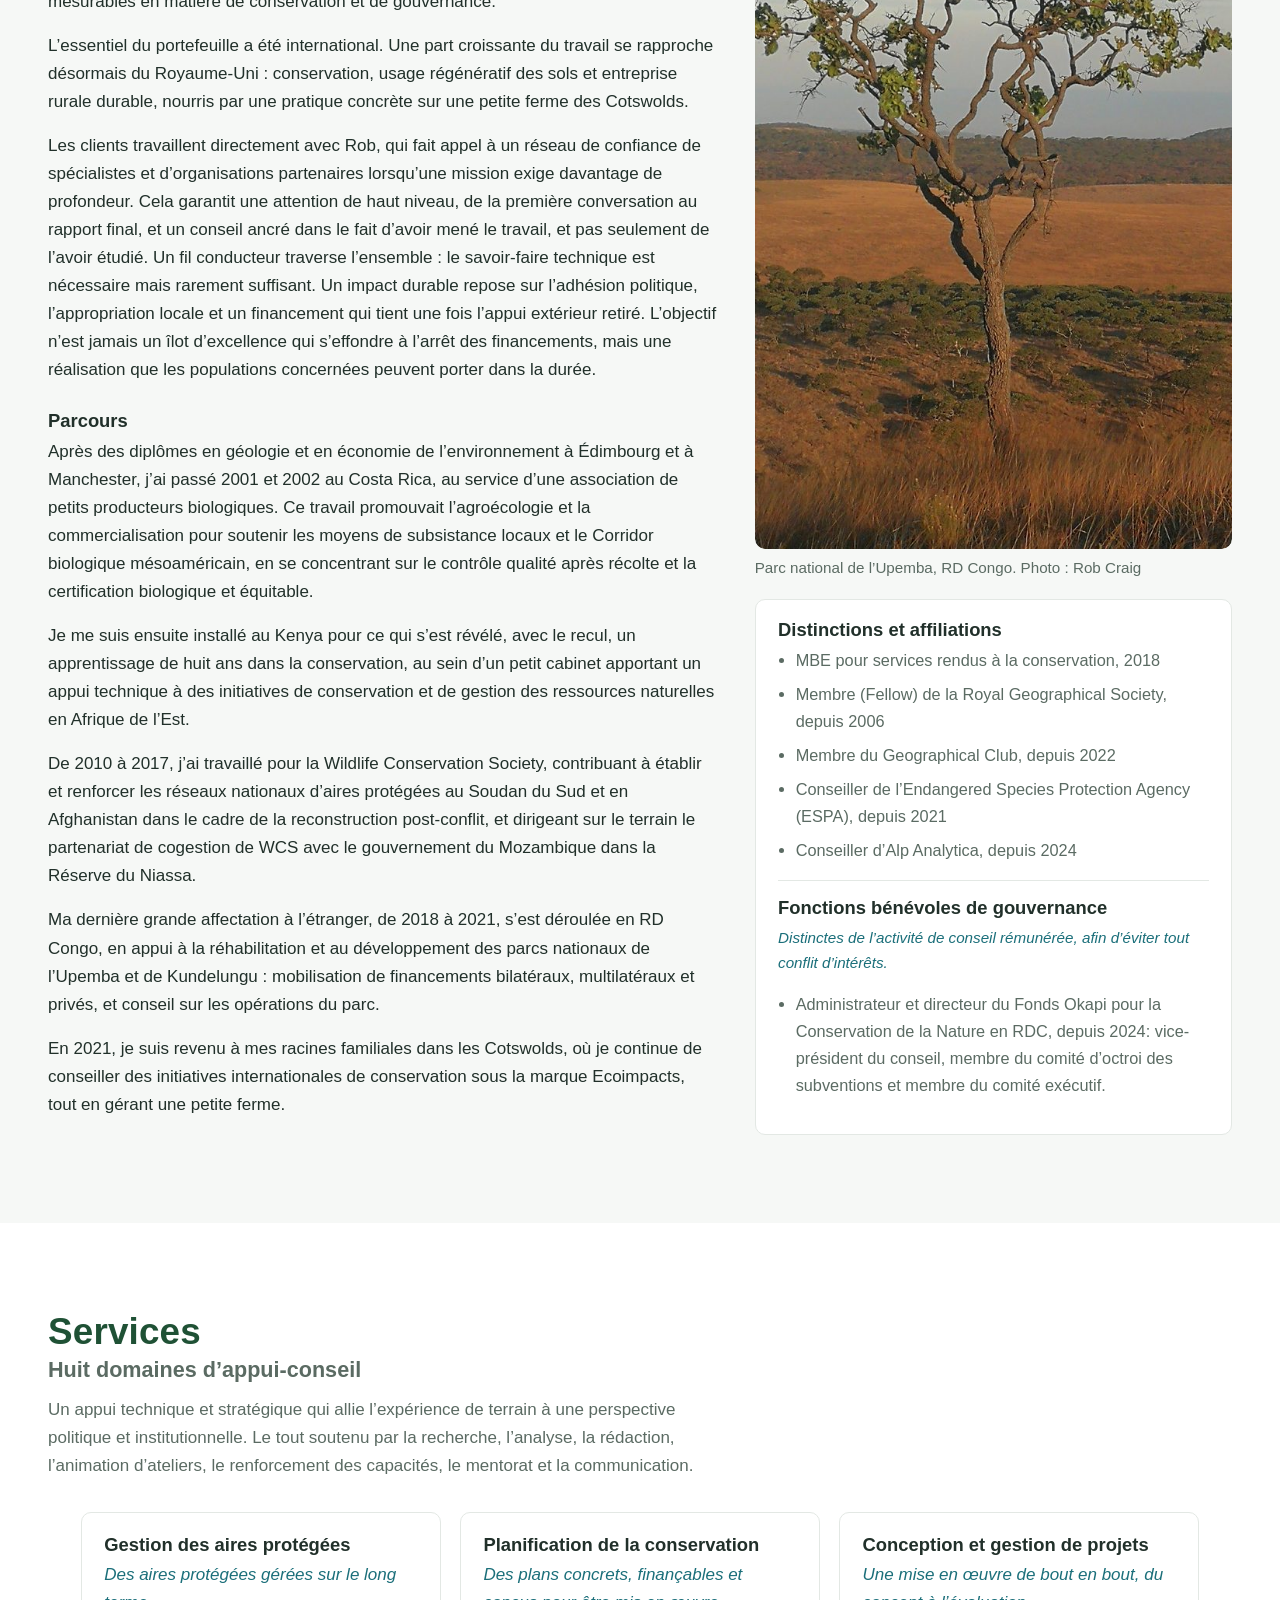
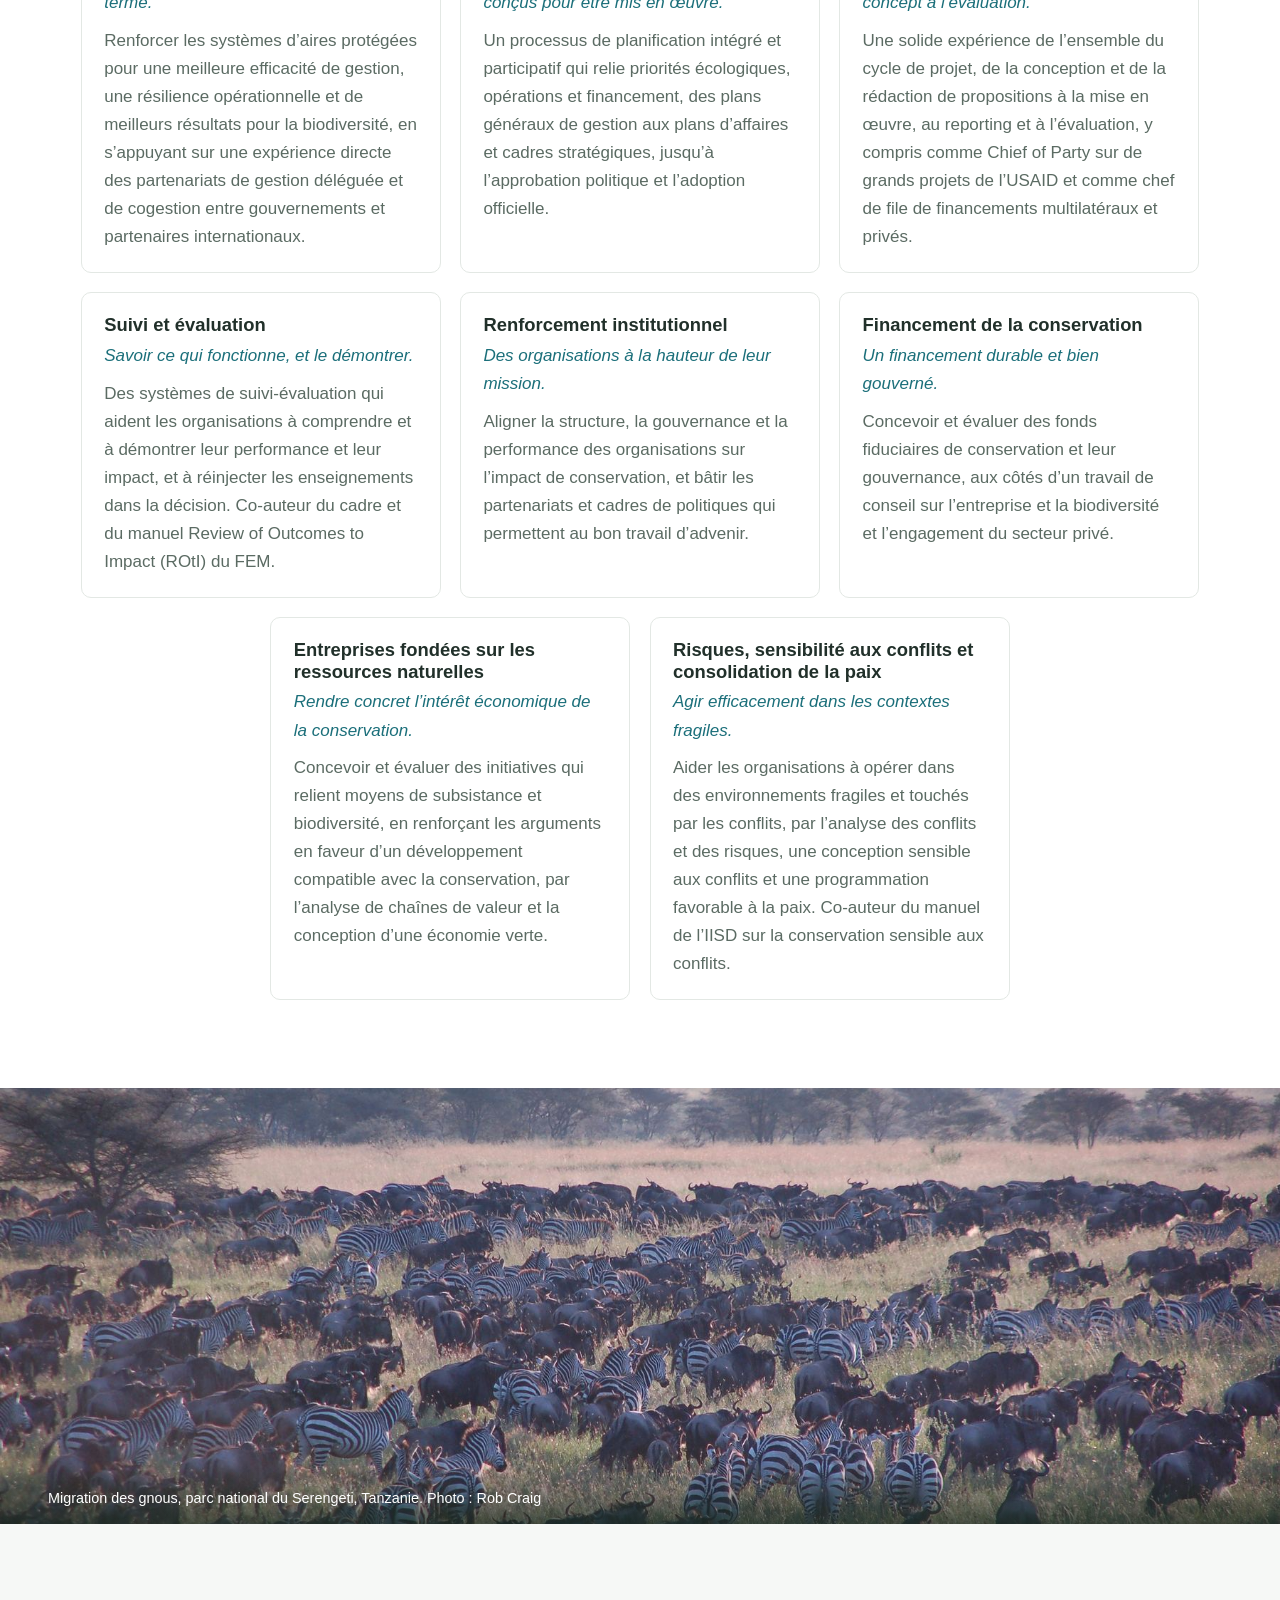
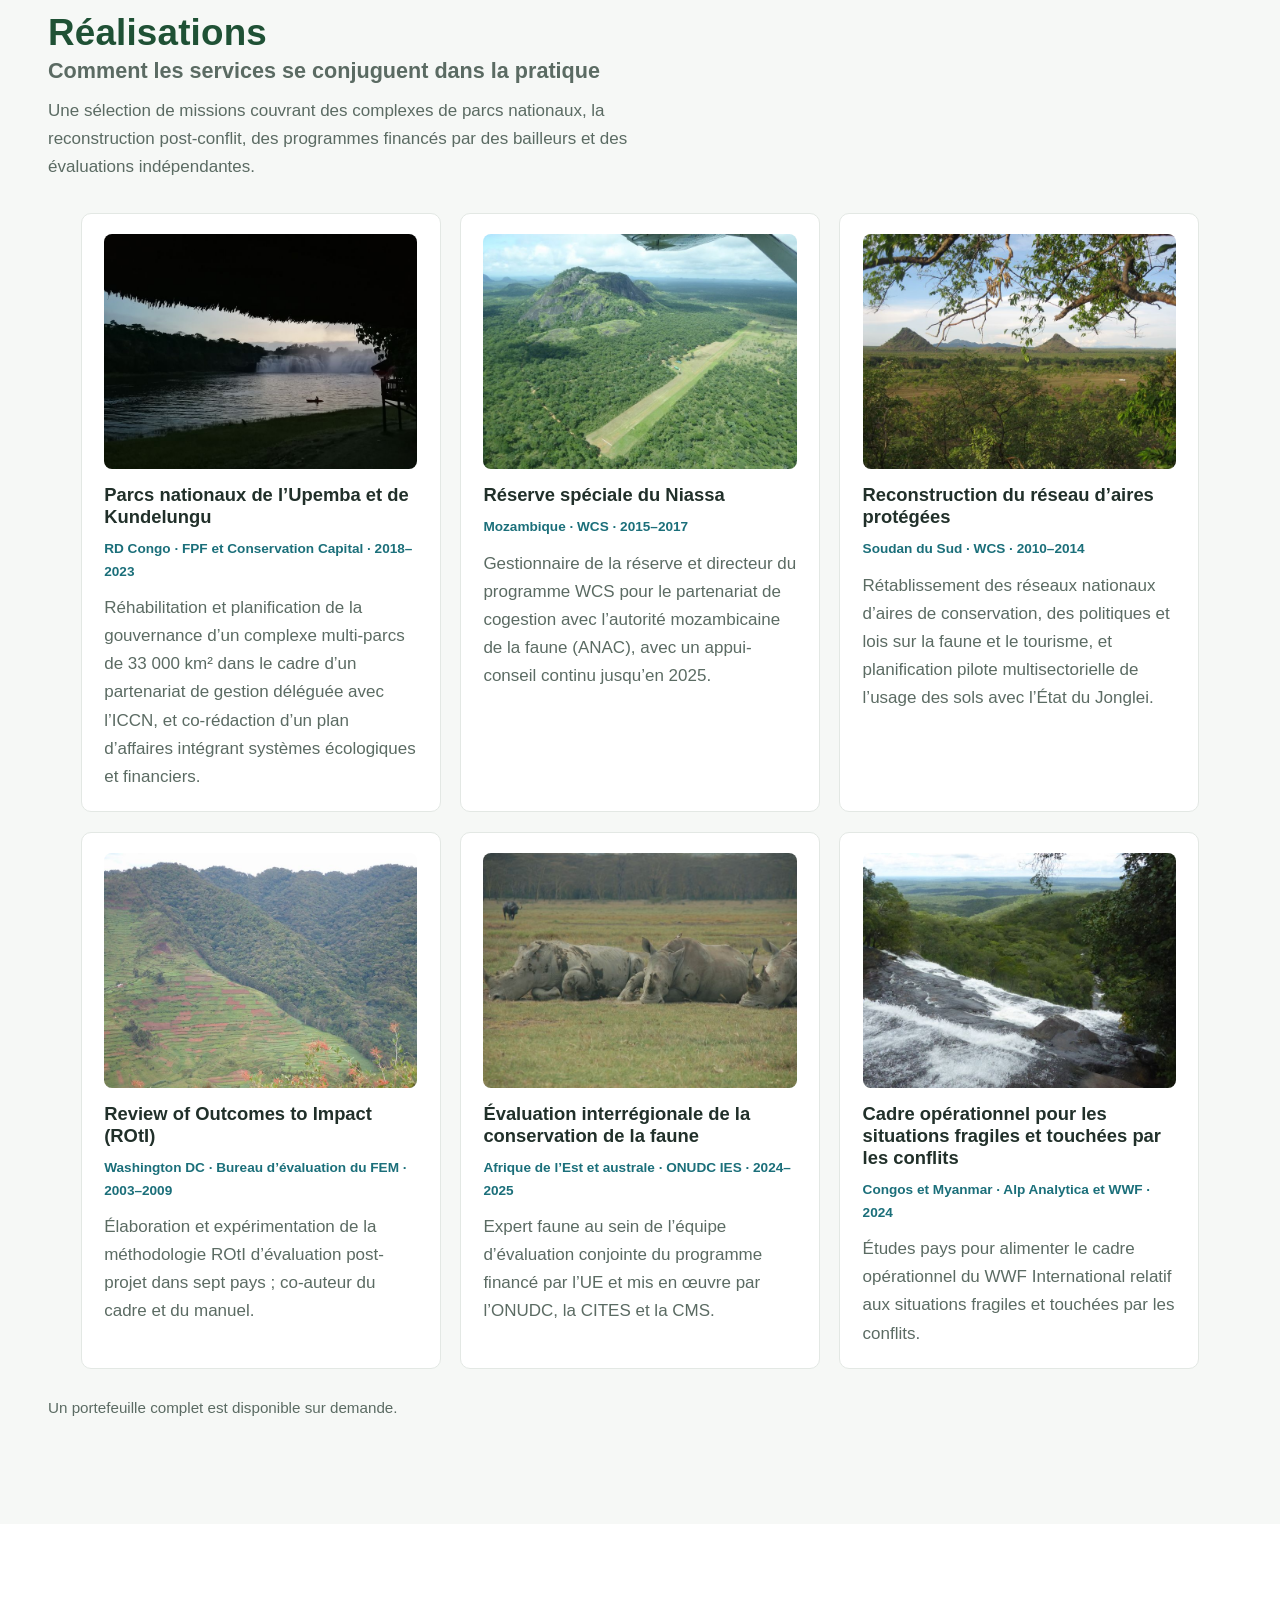
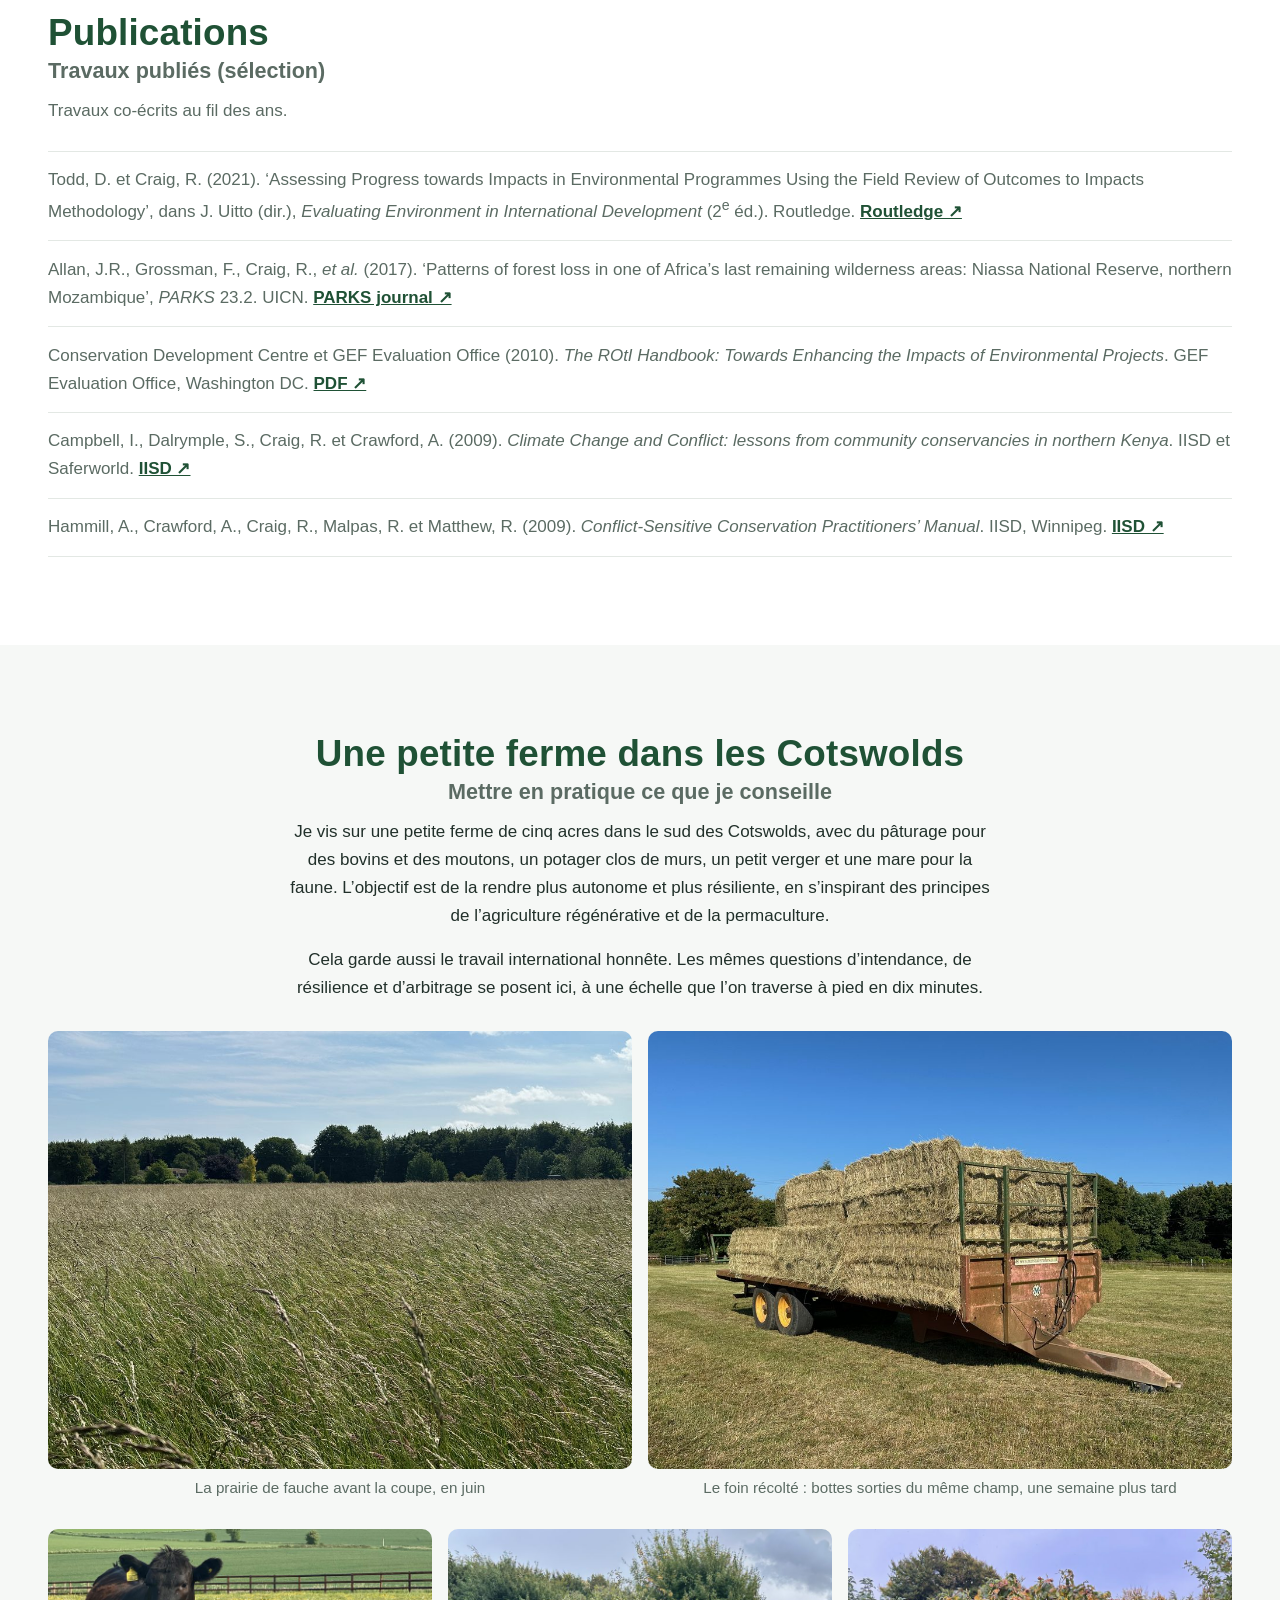
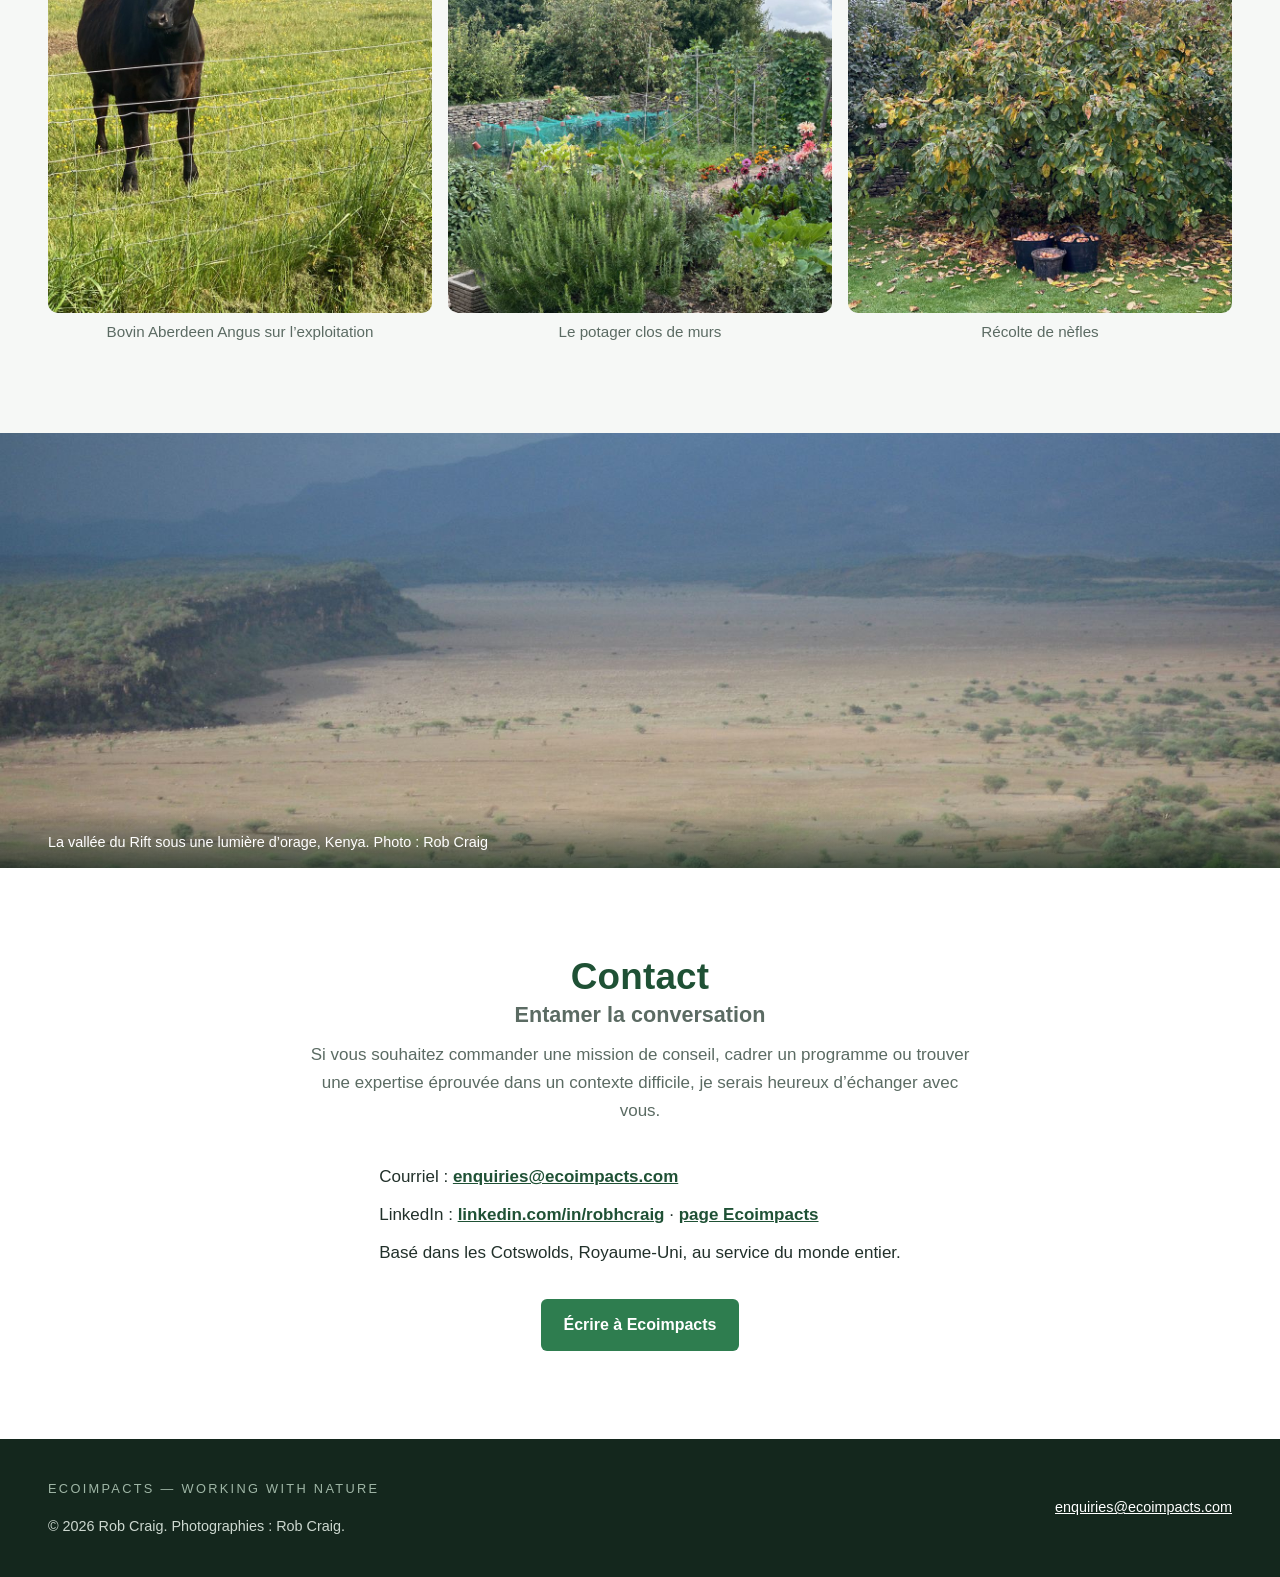
==== commit ec042cde: "Add files via upload" ====
--- a/index-fr.html
+++ b/index-fr.html
@@ -87,6 +87,7 @@
               </ul>
               <div class="voluntary">
                 <h3>Fonctions bénévoles de gouvernance</h3>
+                <p class="note">Distinctes de l&#x2019;activité de conseil rémunérée, afin d&#x2019;éviter tout conflit d&#x2019;intérêts.</p>
                 <ul style="margin-top:.6rem;">
                   <li>Administrateur et directeur du Fonds Okapi pour la Conservation de la Nature en RDC, depuis 2024: vice-président du conseil, membre du comité d&#x2019;octroi des subventions et membre du comité exécutif.</li>
                 </ul>
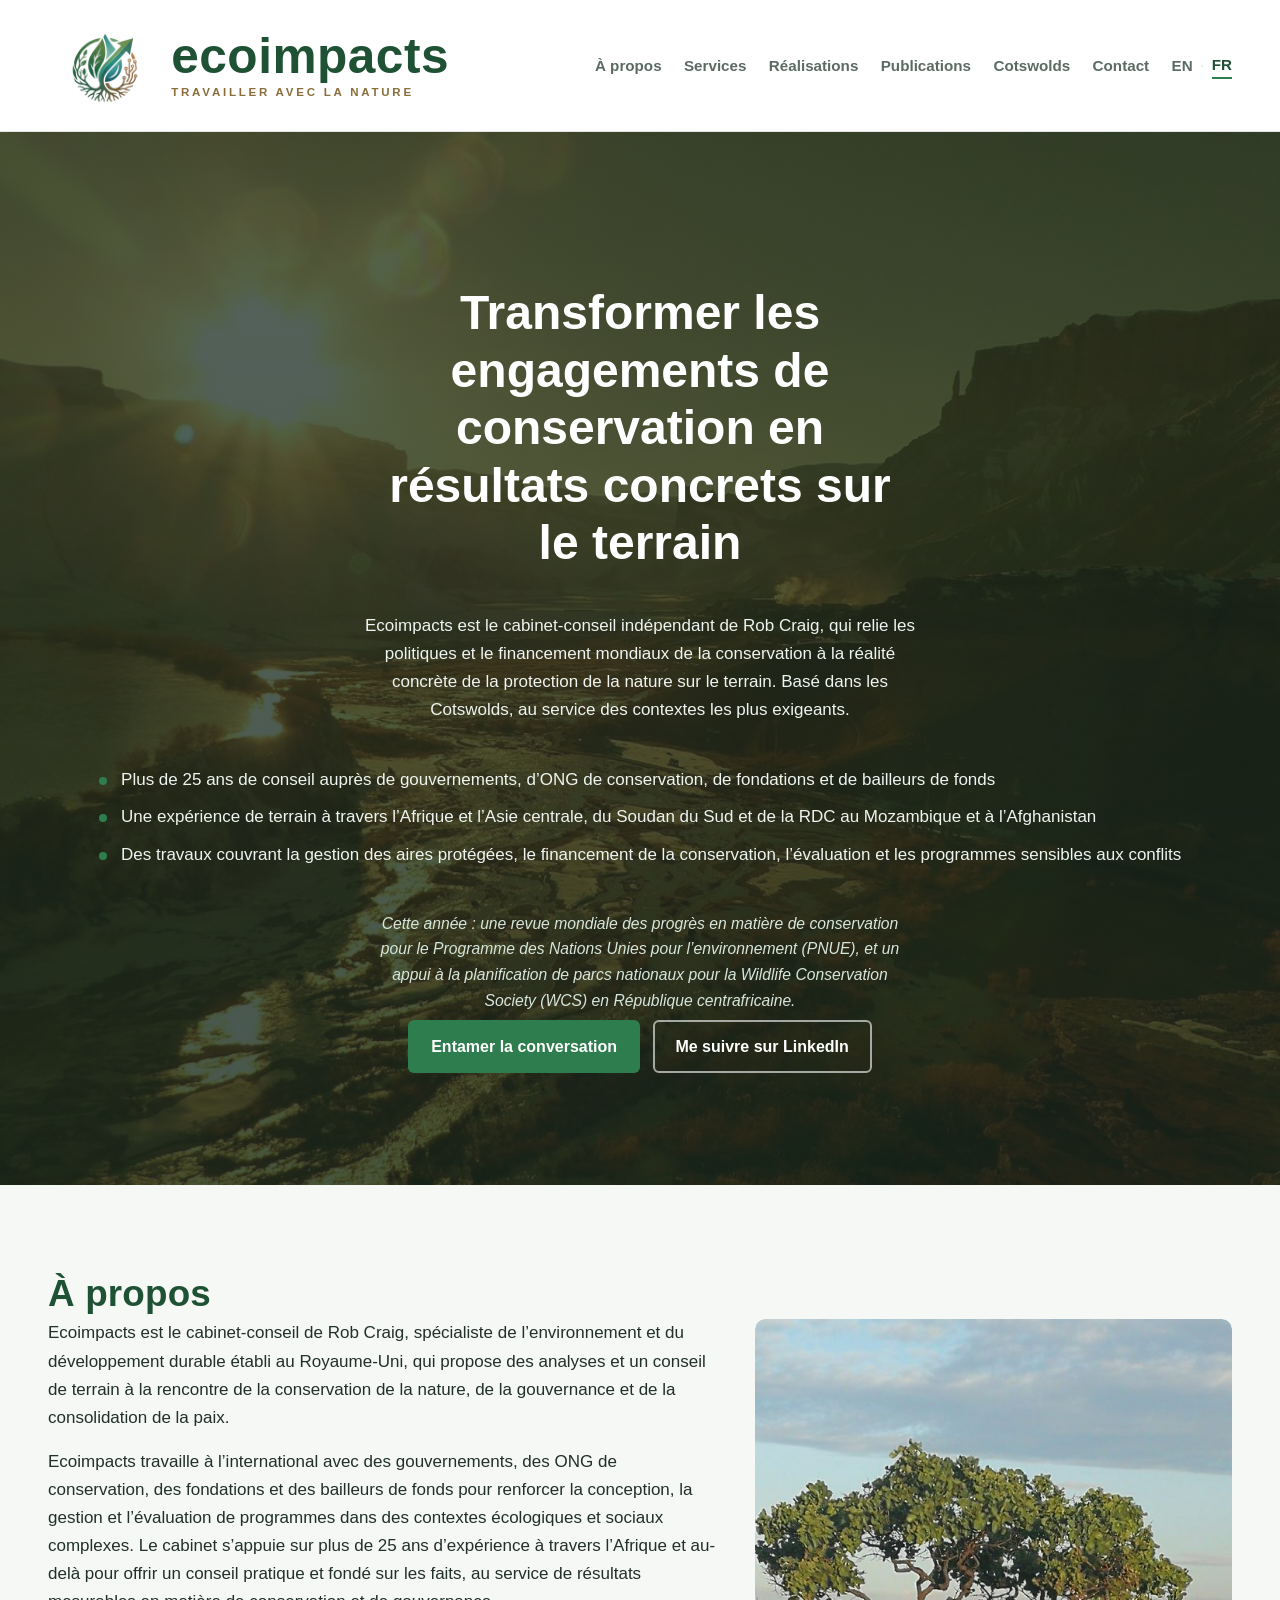
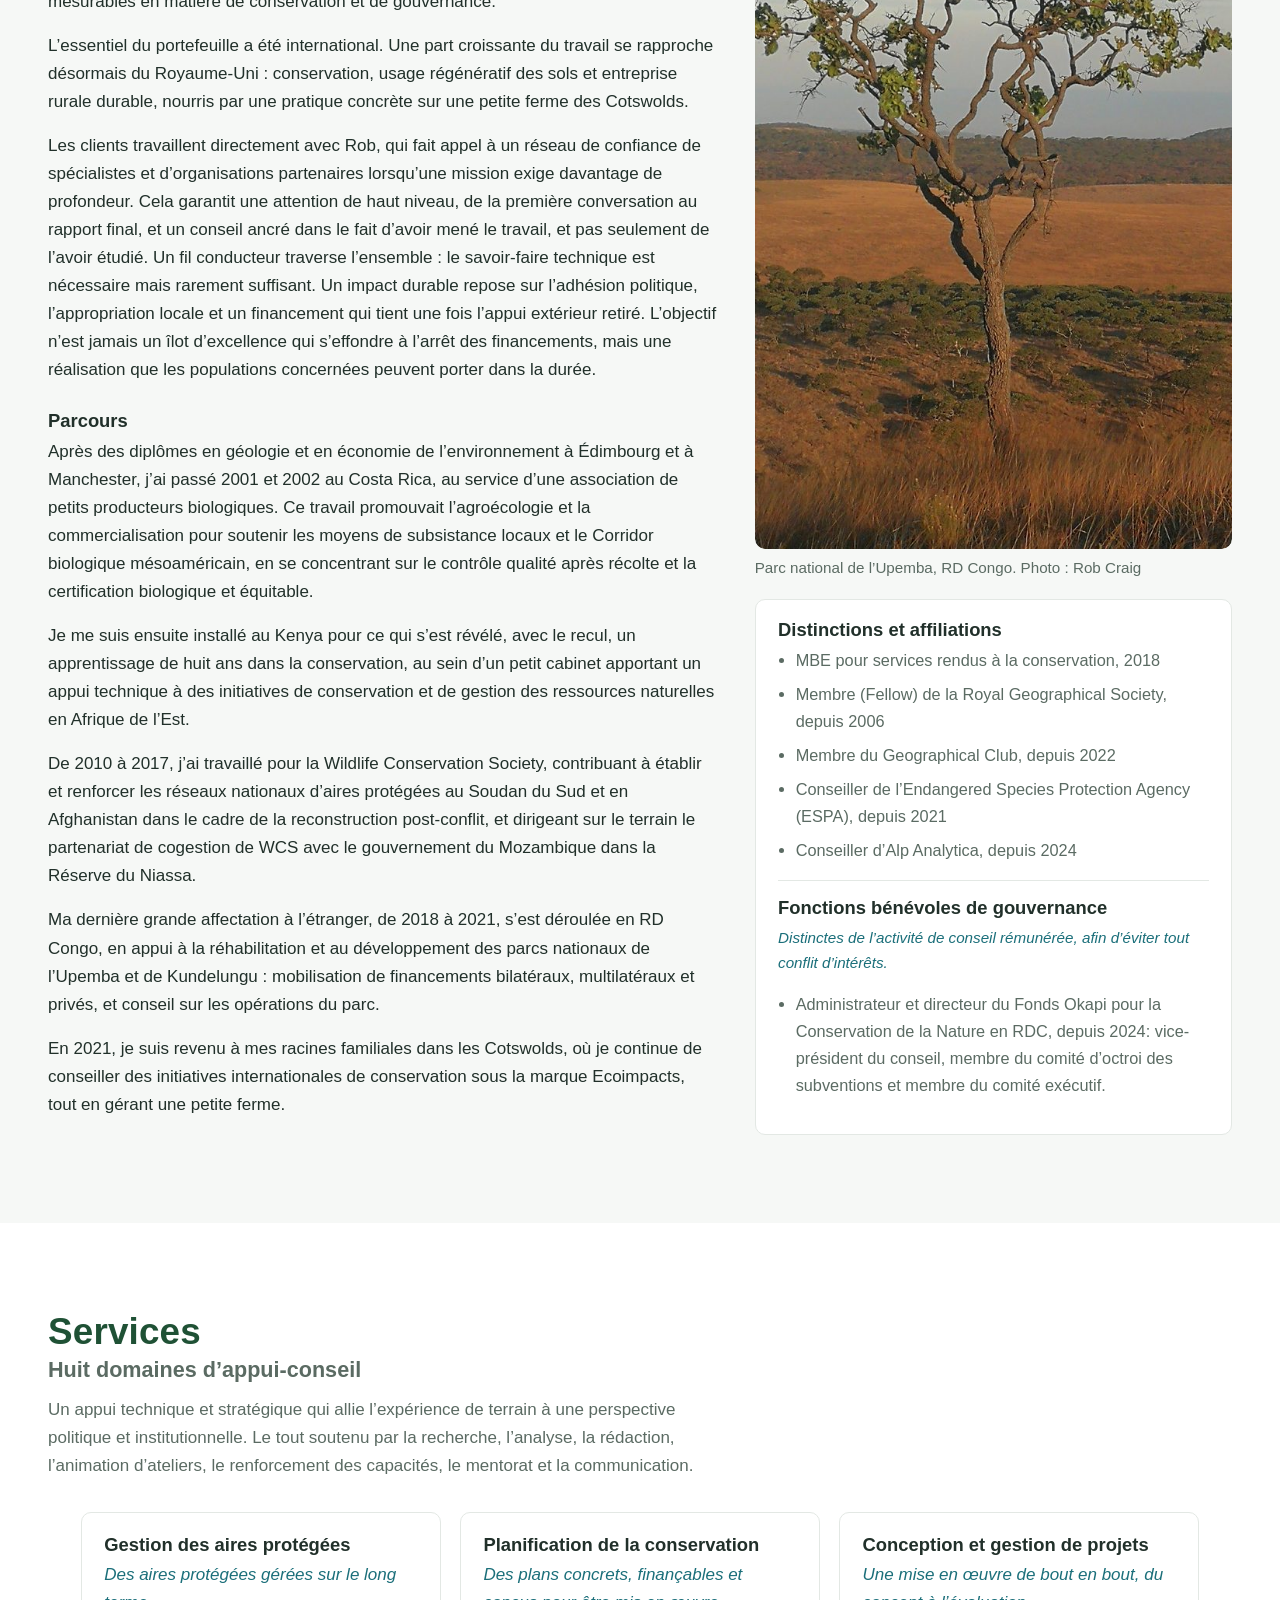
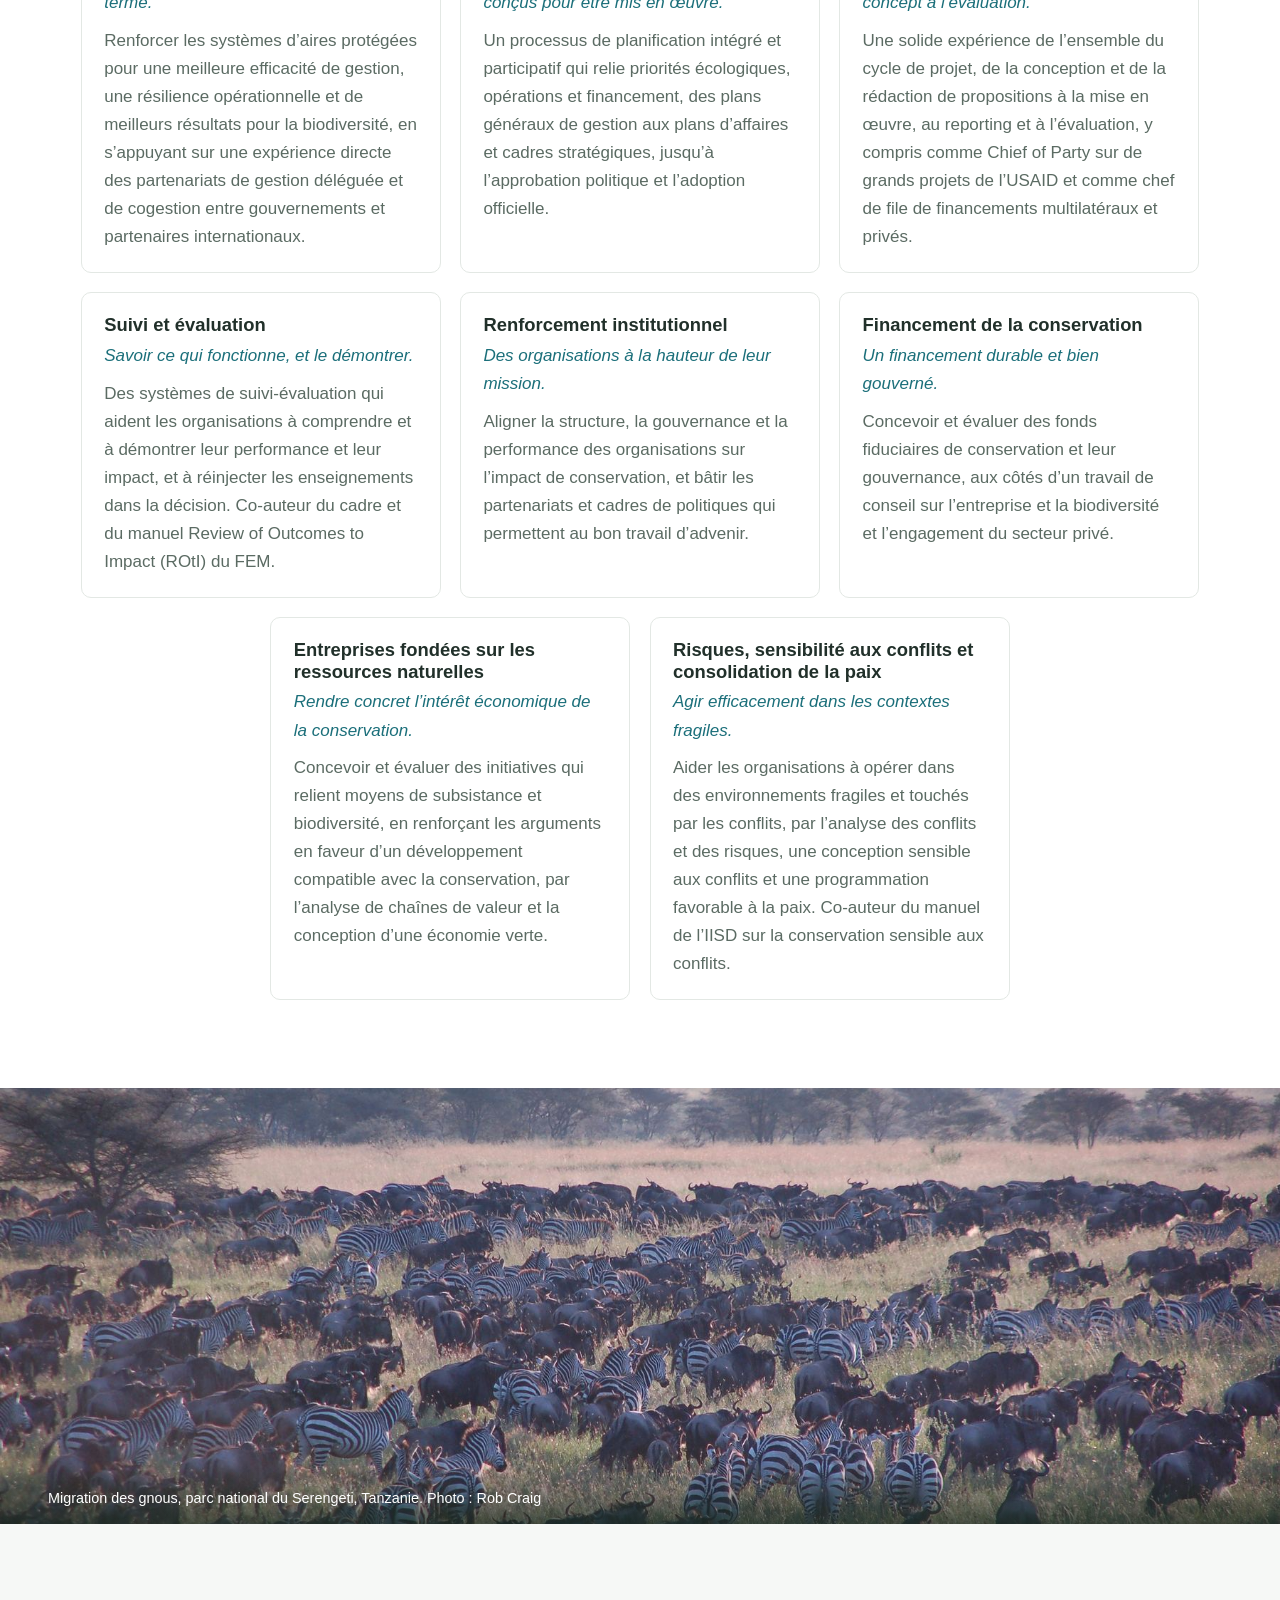
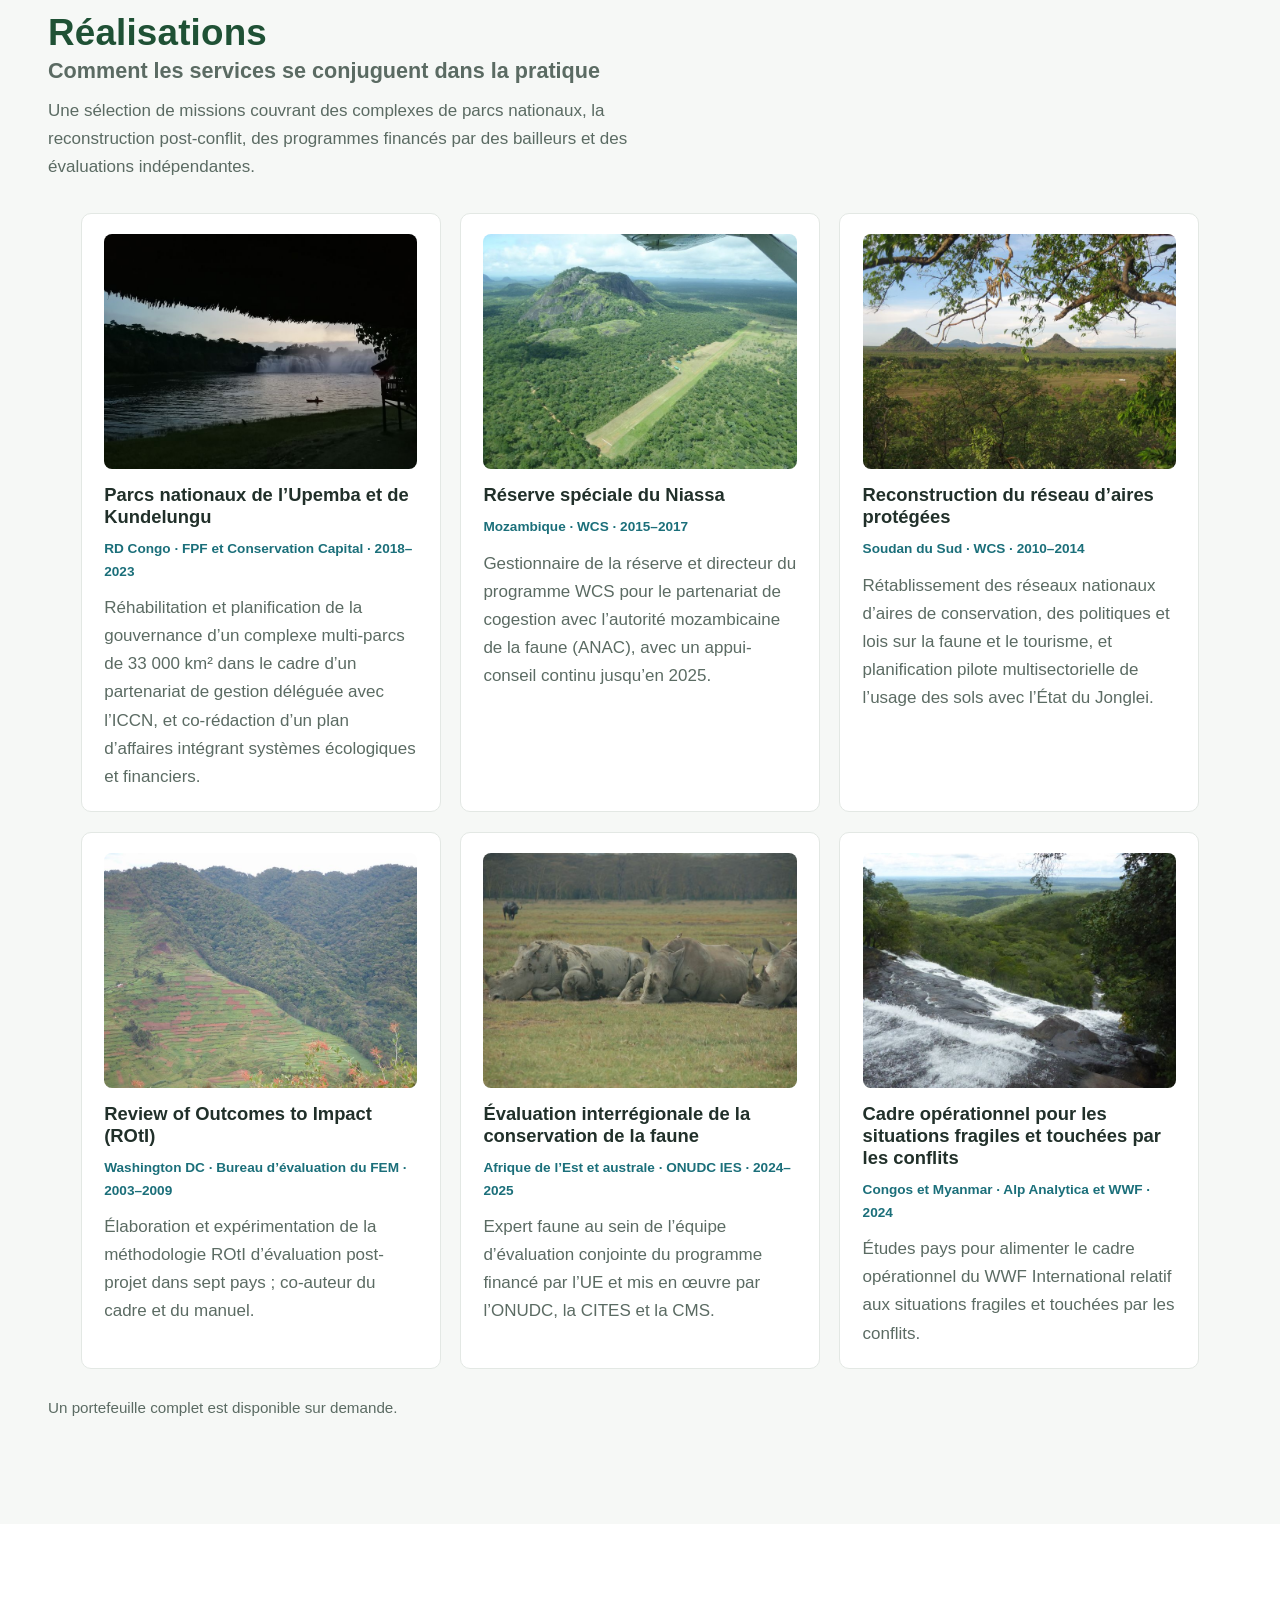
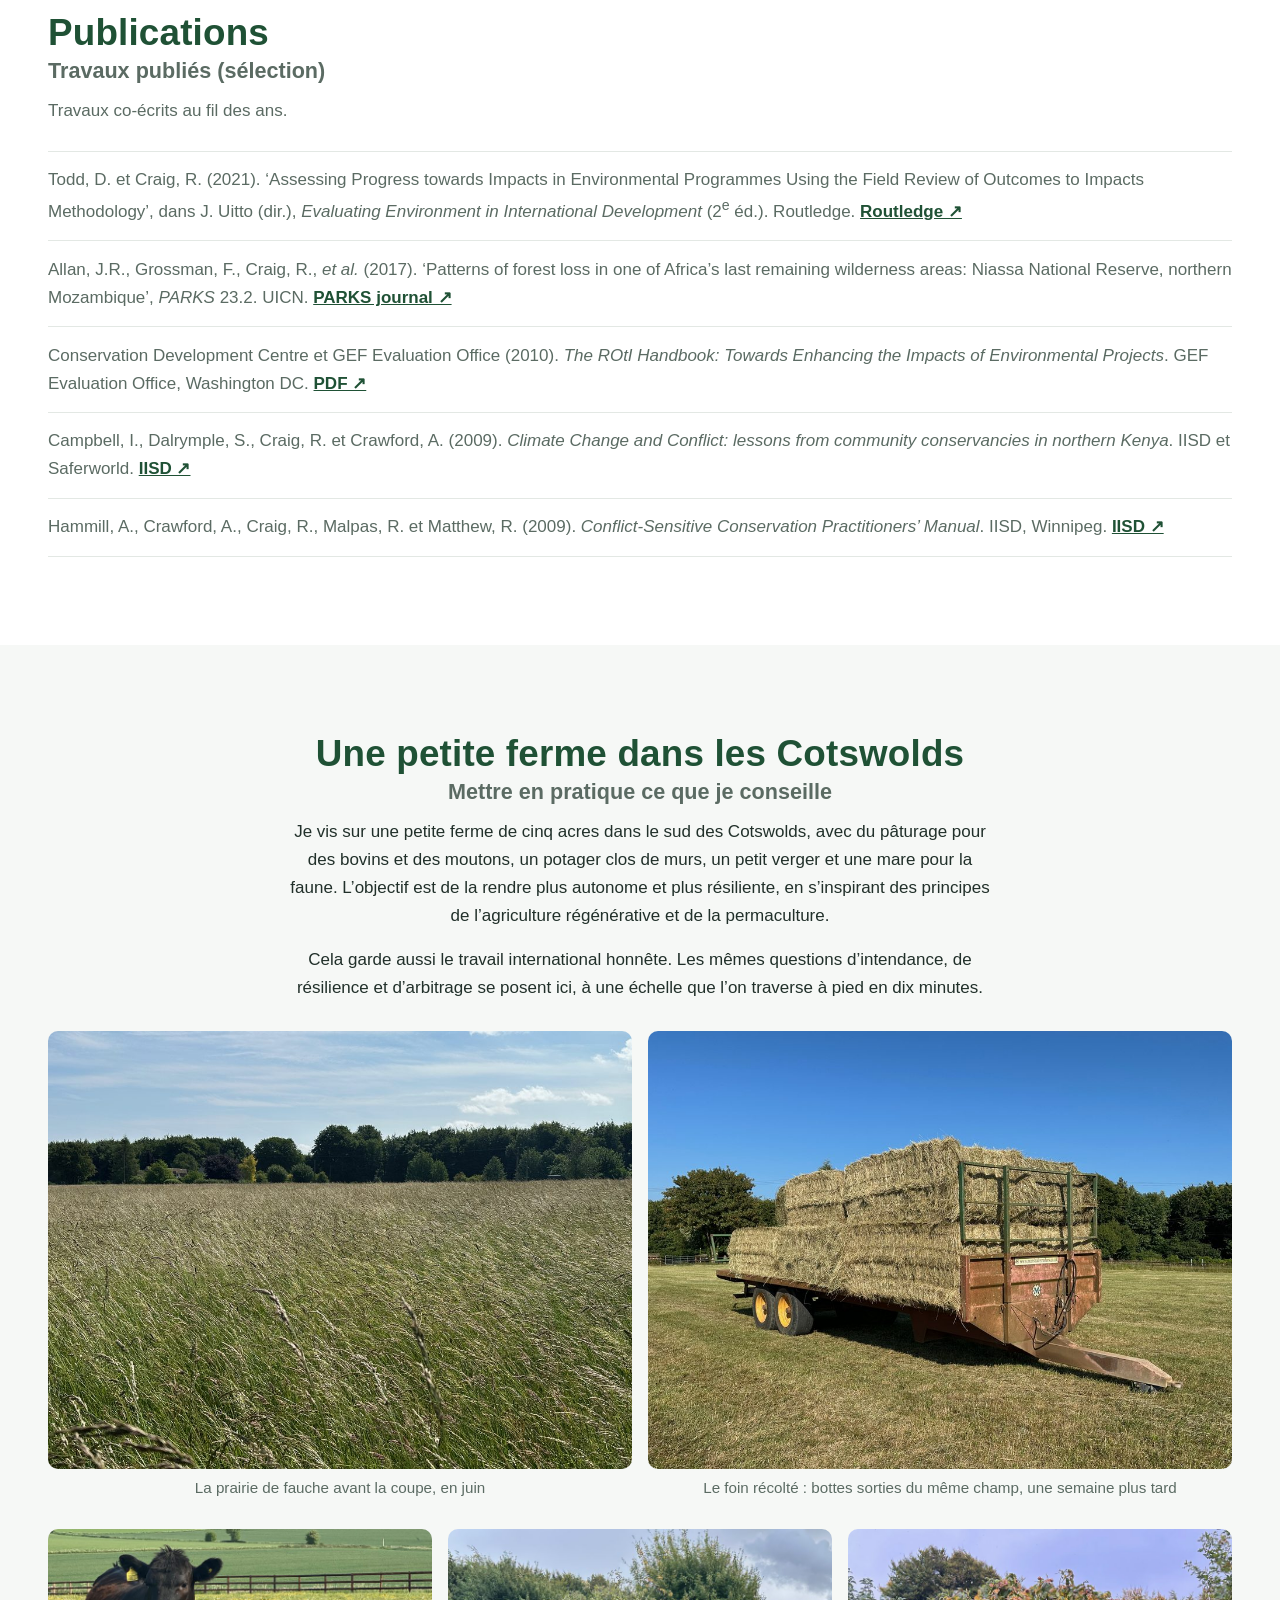
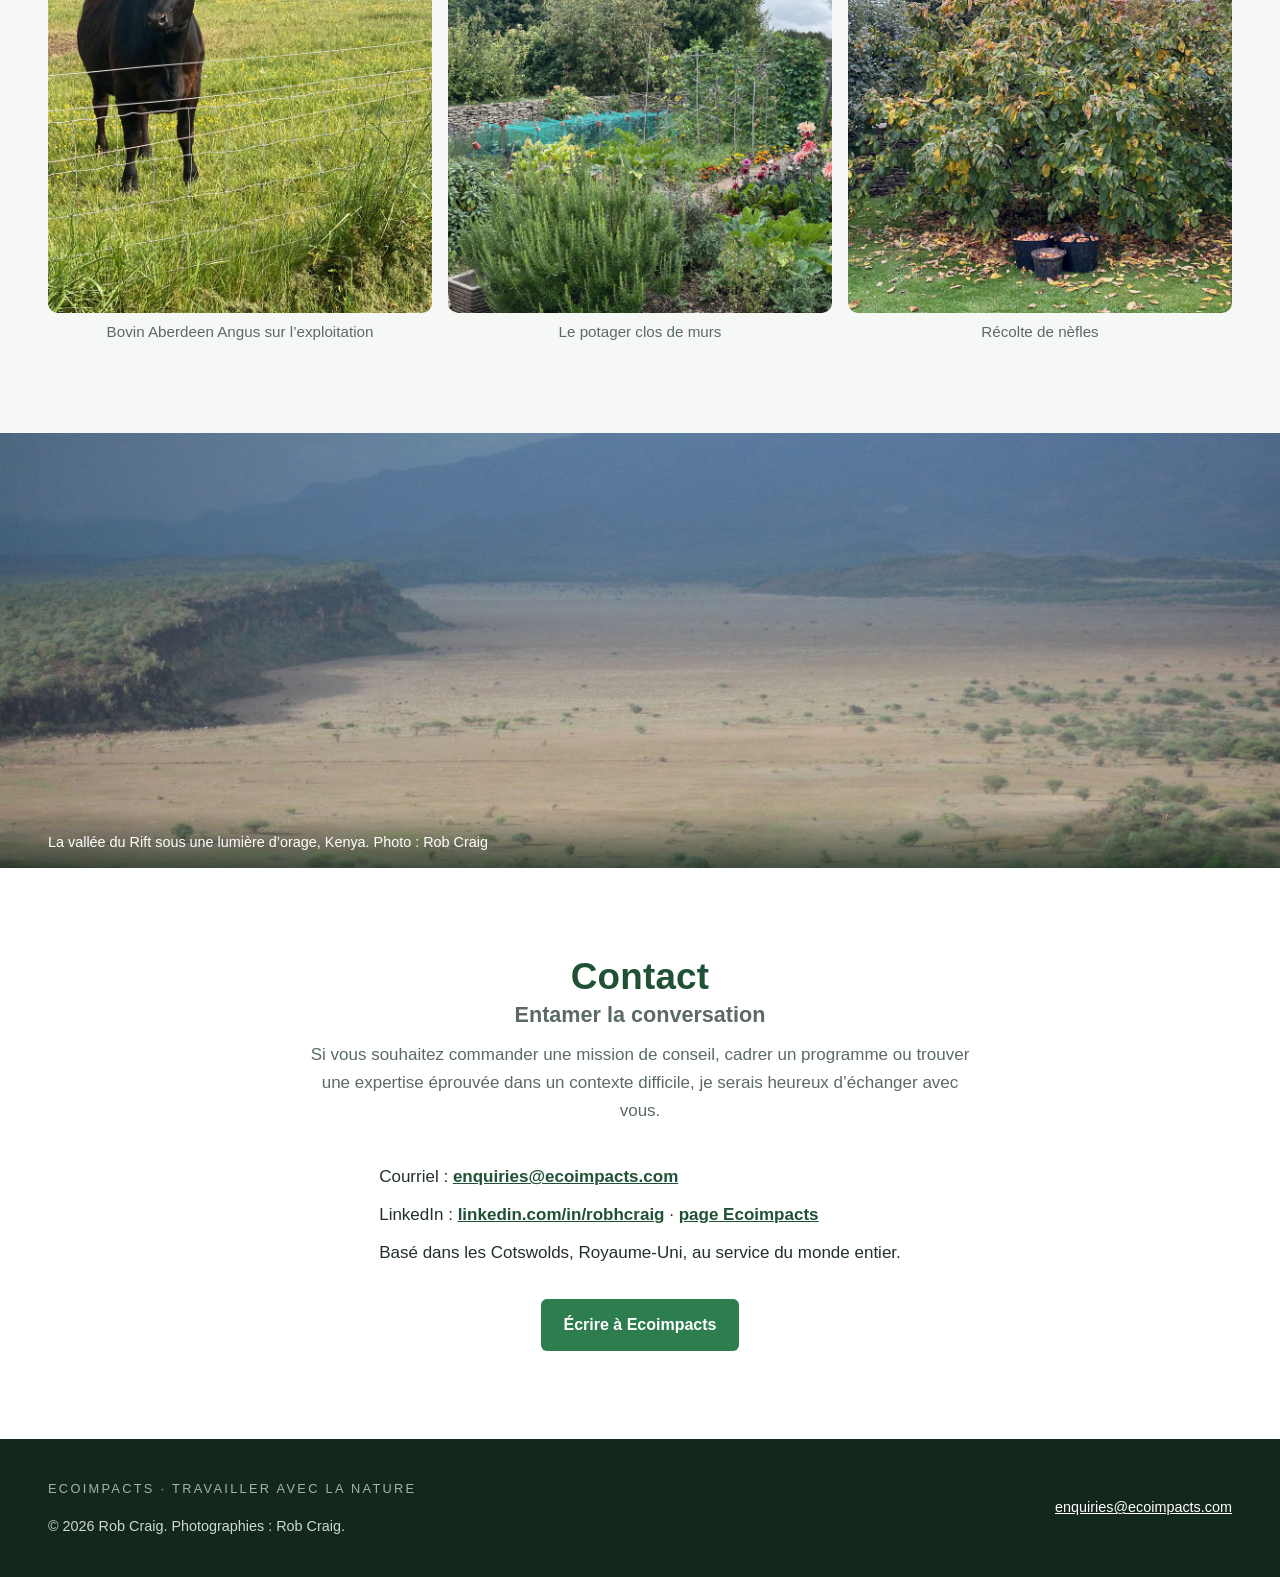
==== commit 9bab78a1: "Add files via upload" ====
--- a/index-fr.html
+++ b/index-fr.html
@@ -22,7 +22,7 @@
     <nav class="nav" aria-label="Principal">
       <a class="nav__logo" href="#top" aria-label="Accueil Ecoimpacts">
         <img src="assets/logo-mark-140.png" alt="" aria-hidden="true">
-        <span class="nav__wordmark">ecoimpacts<small>working with nature</small></span>
+        <span class="nav__wordmark">ecoimpacts<small>travailler avec la nature</small></span>
       </a>
       <button class="nav__toggle" aria-label="Menu" aria-expanded="false">&#9776;</button>
       <ul class="nav__links" id="navlinks">
@@ -269,7 +269,7 @@
   <footer class="site-footer">
     <div class="wrap foot-flex">
       <div>
-        <p class="strap">Ecoimpacts — working with nature</p>
+        <p class="strap">Ecoimpacts&nbsp;&#183;&nbsp;travailler avec la nature</p>
         <p style="margin:.4rem 0 0;">&copy; <span id="yr"></span> Rob Craig. Photographies : Rob Craig.</p>
       </div>
       <div>
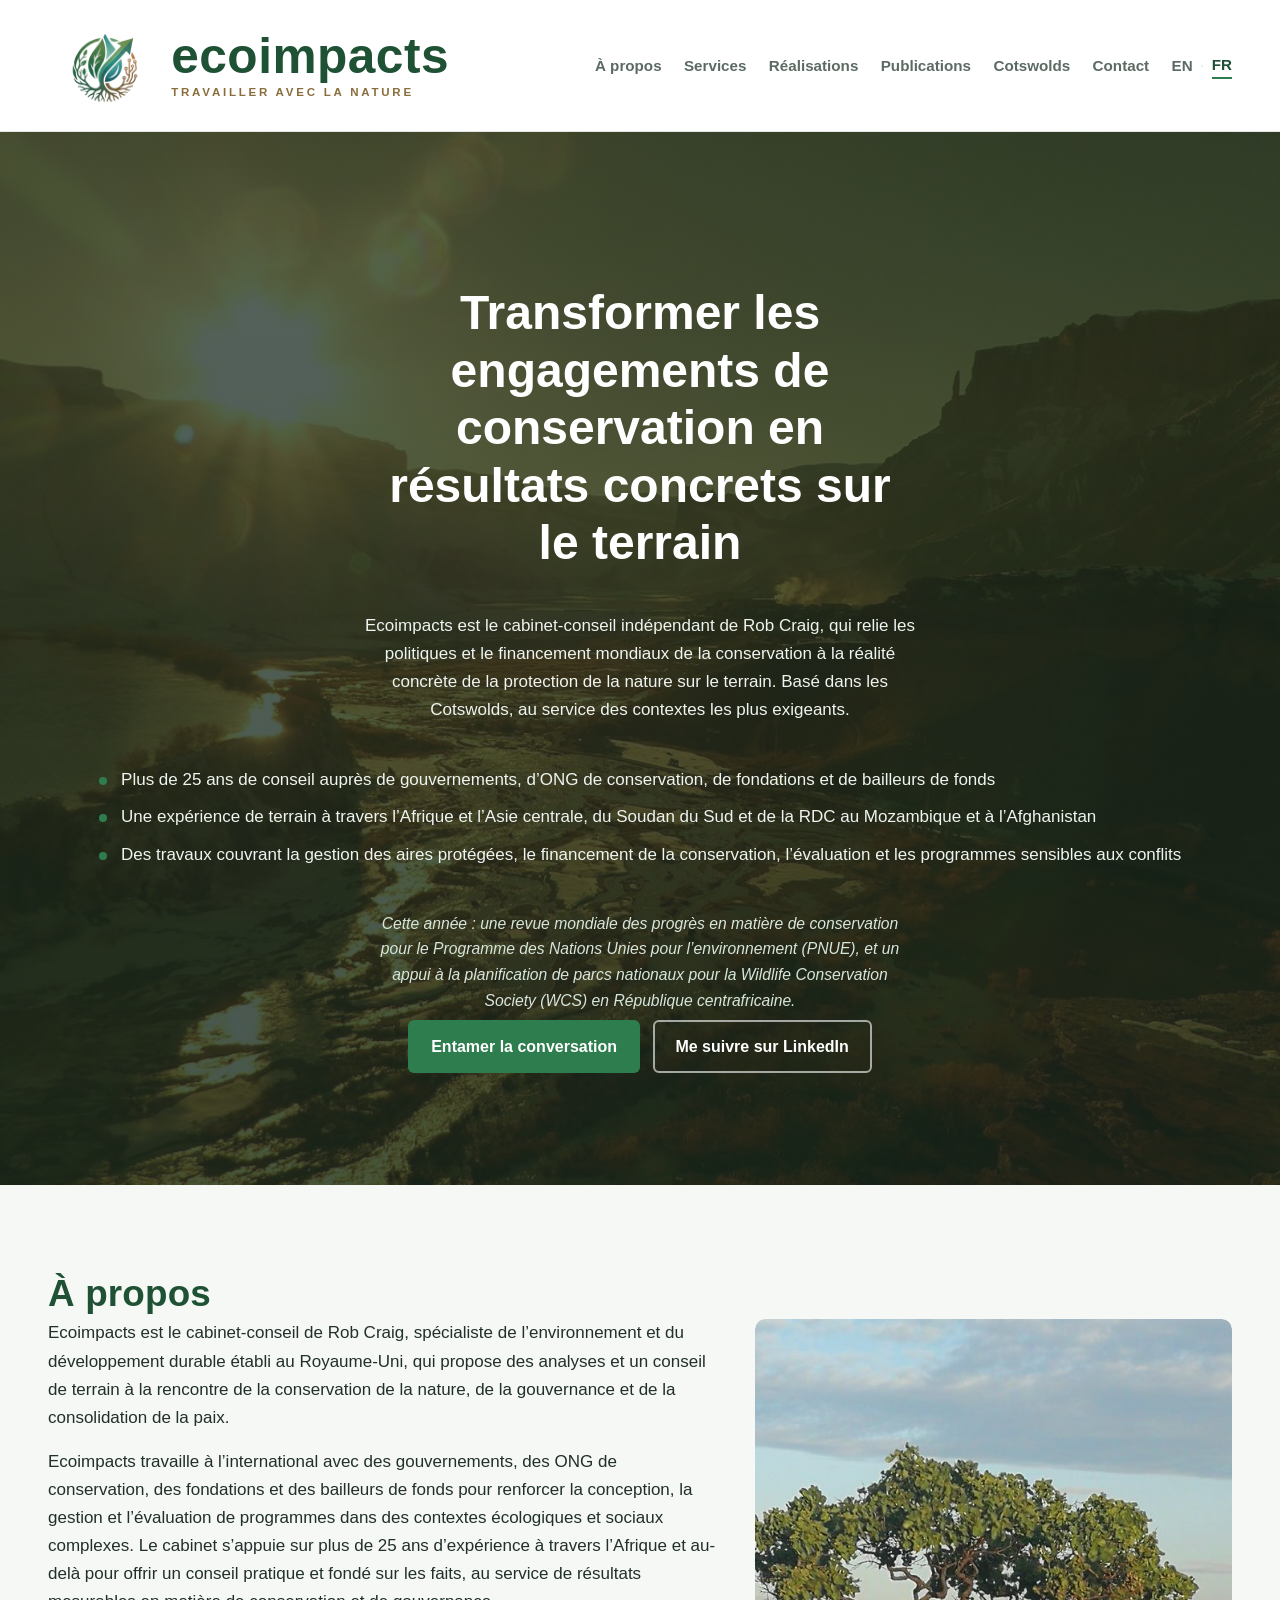
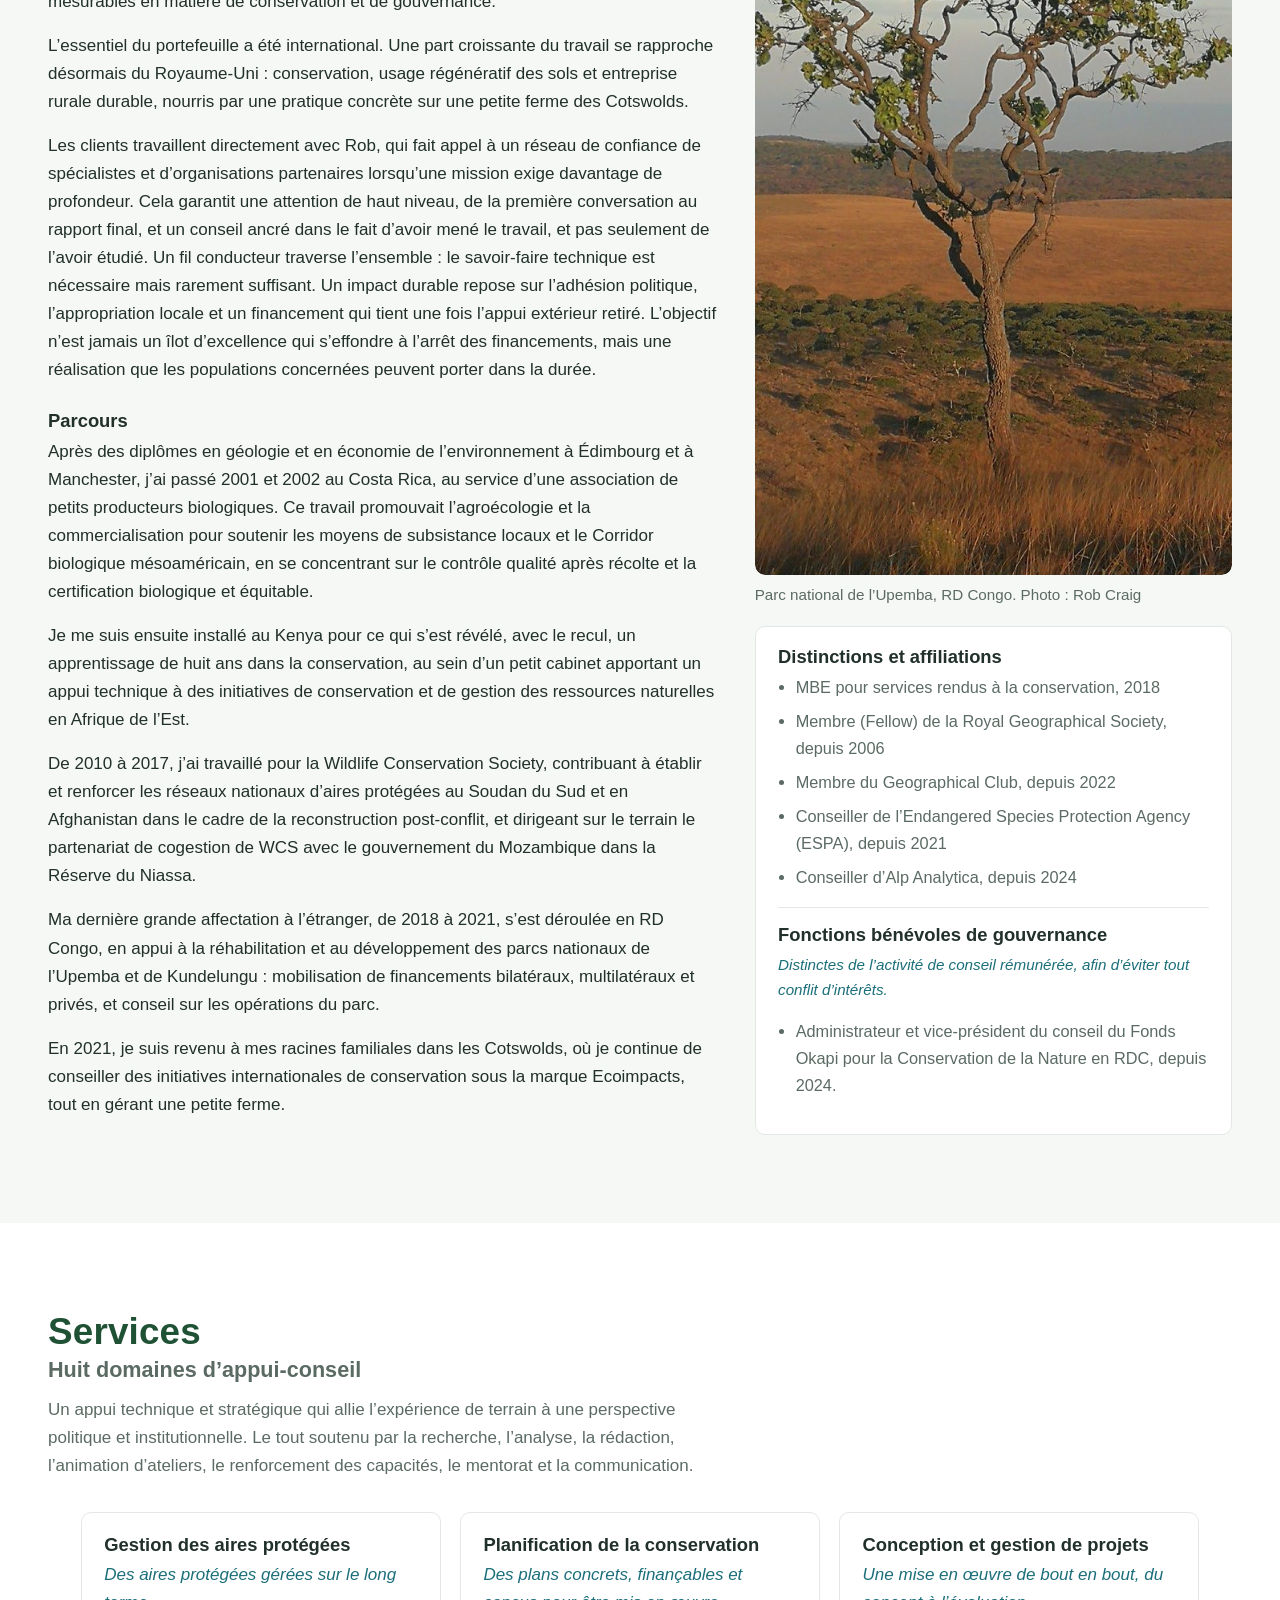
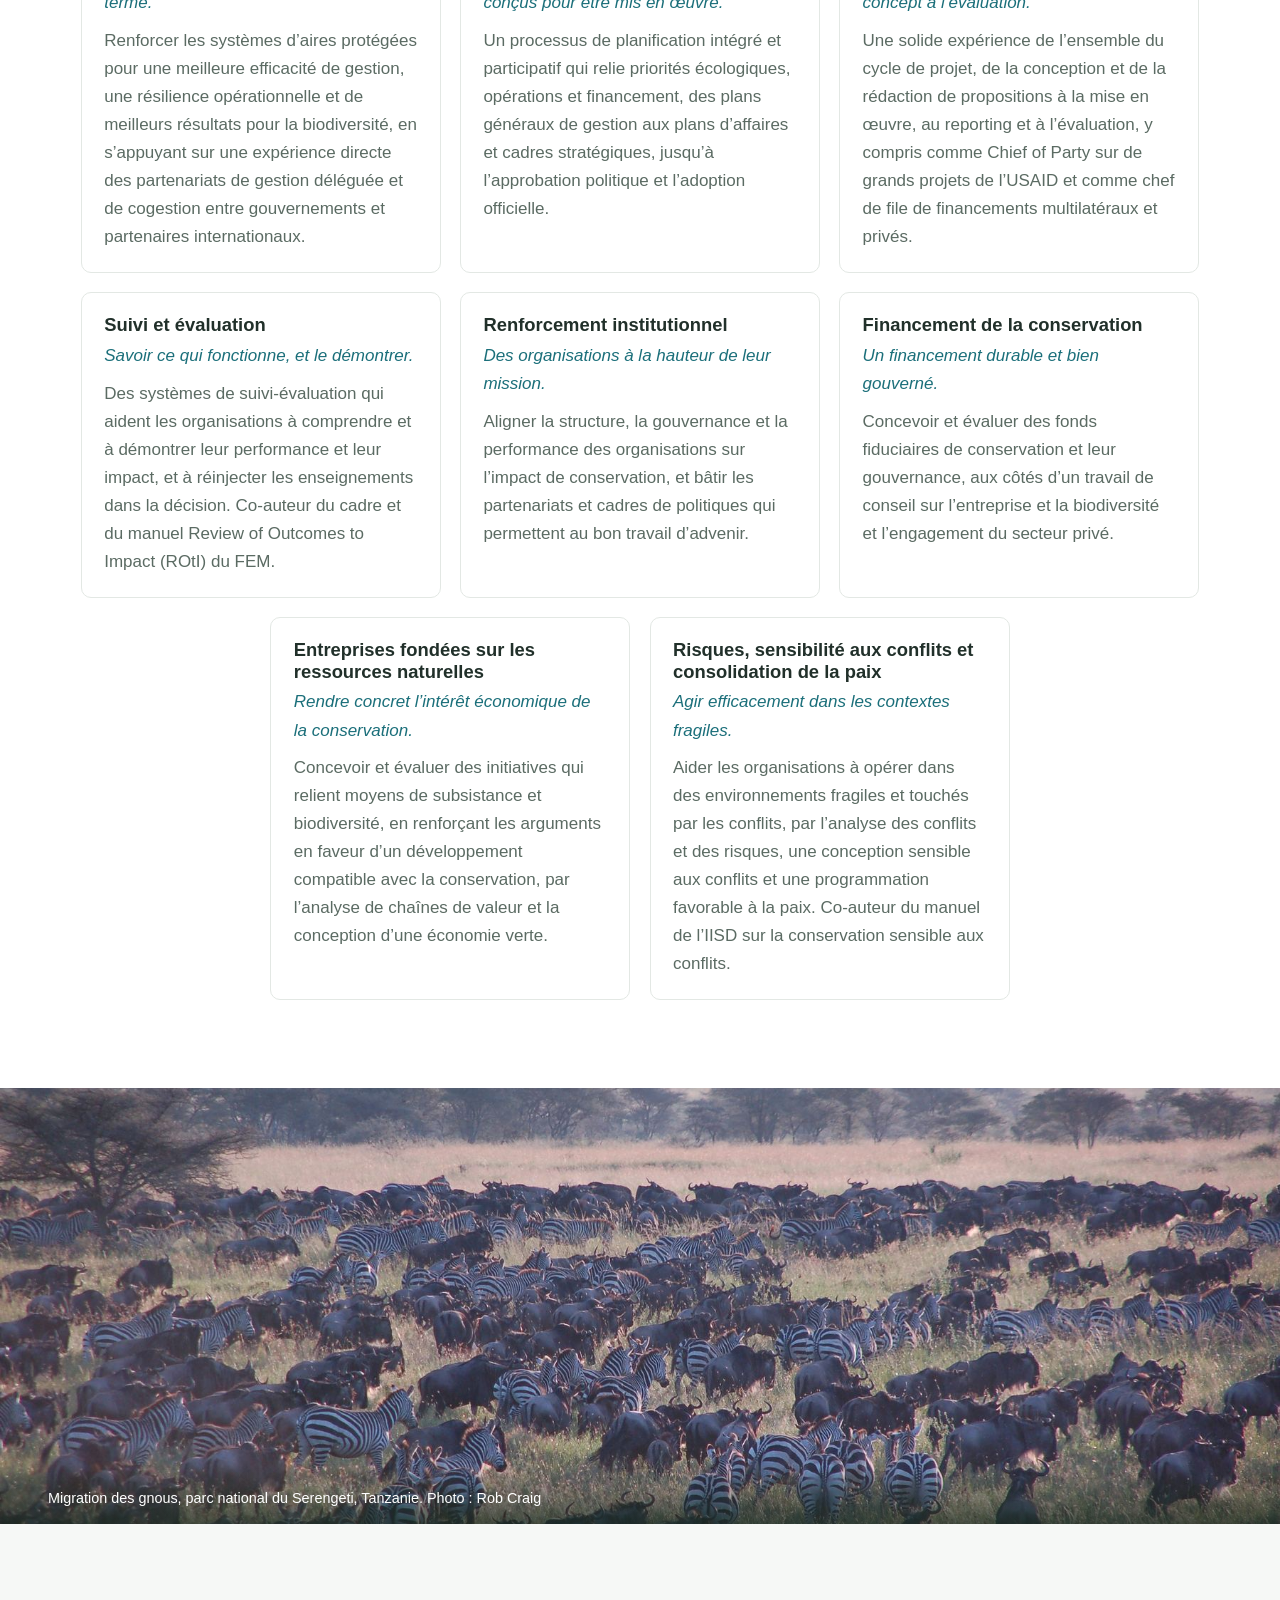
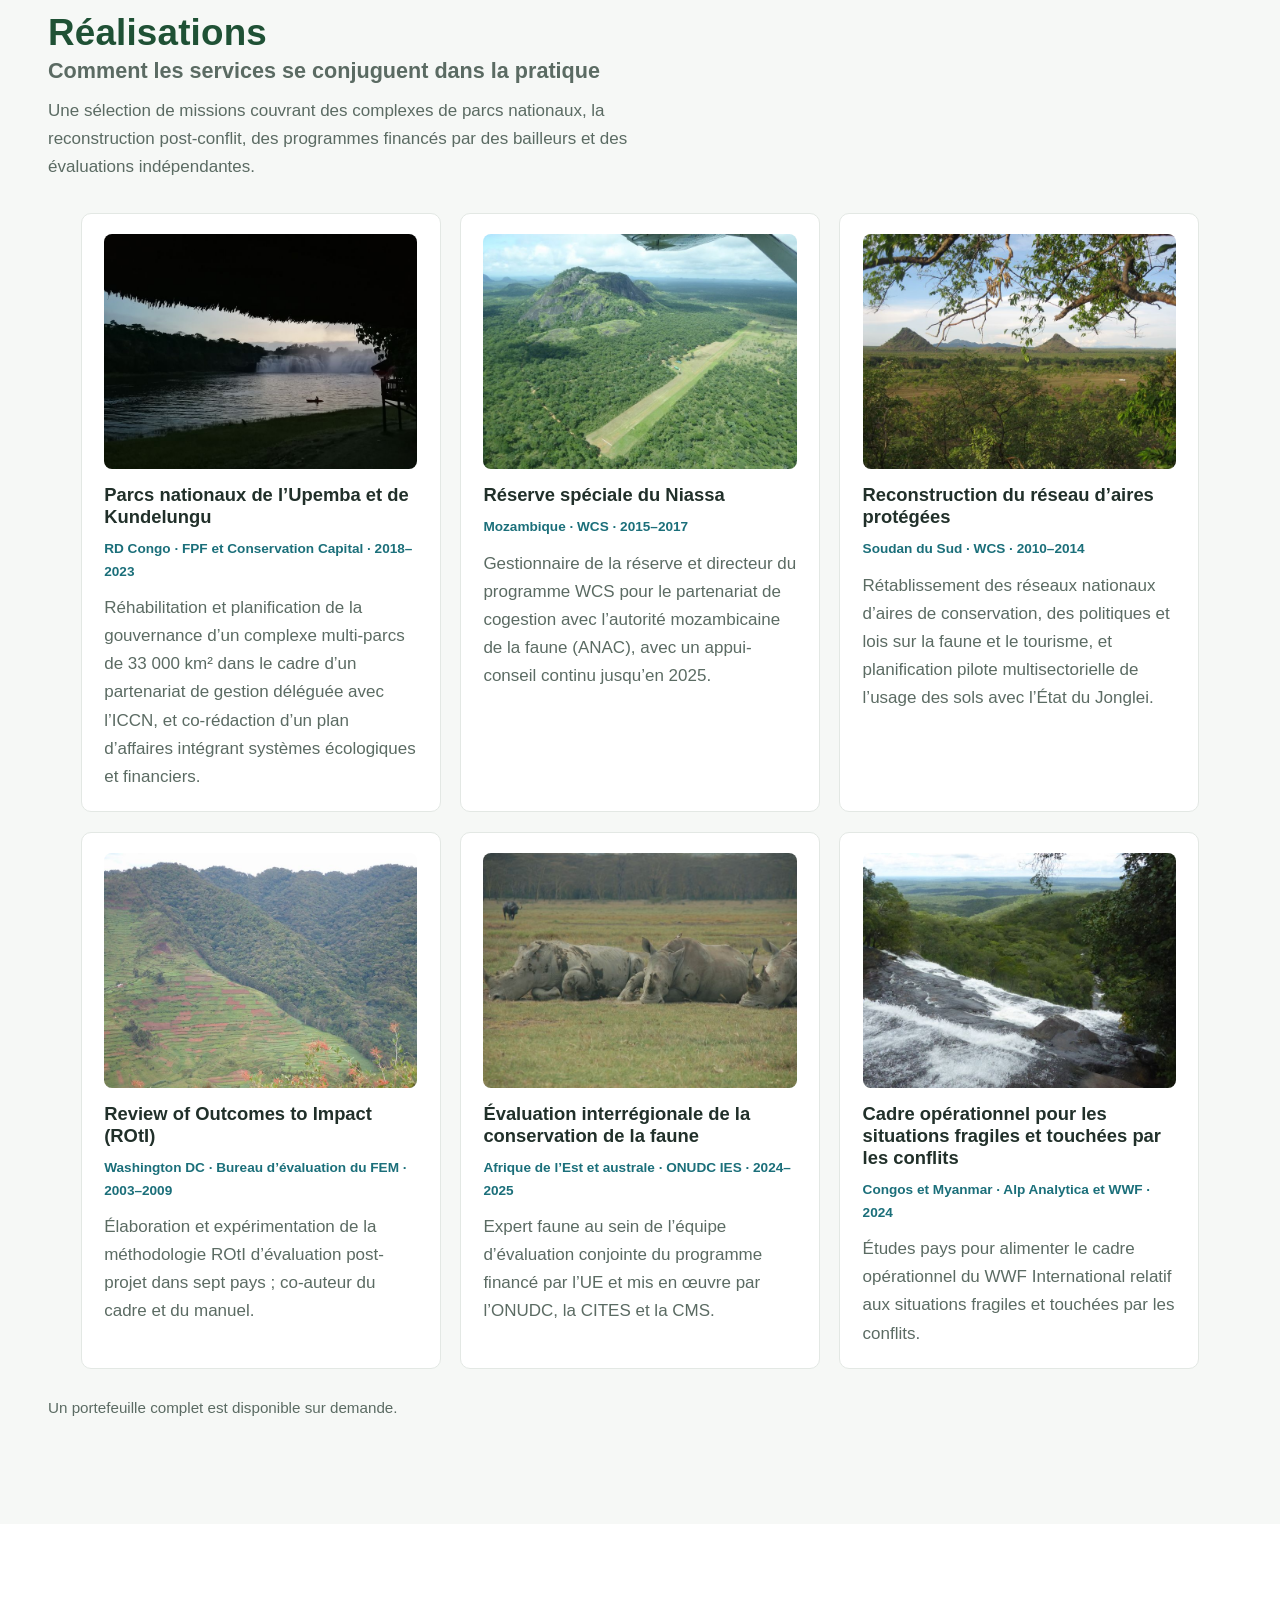
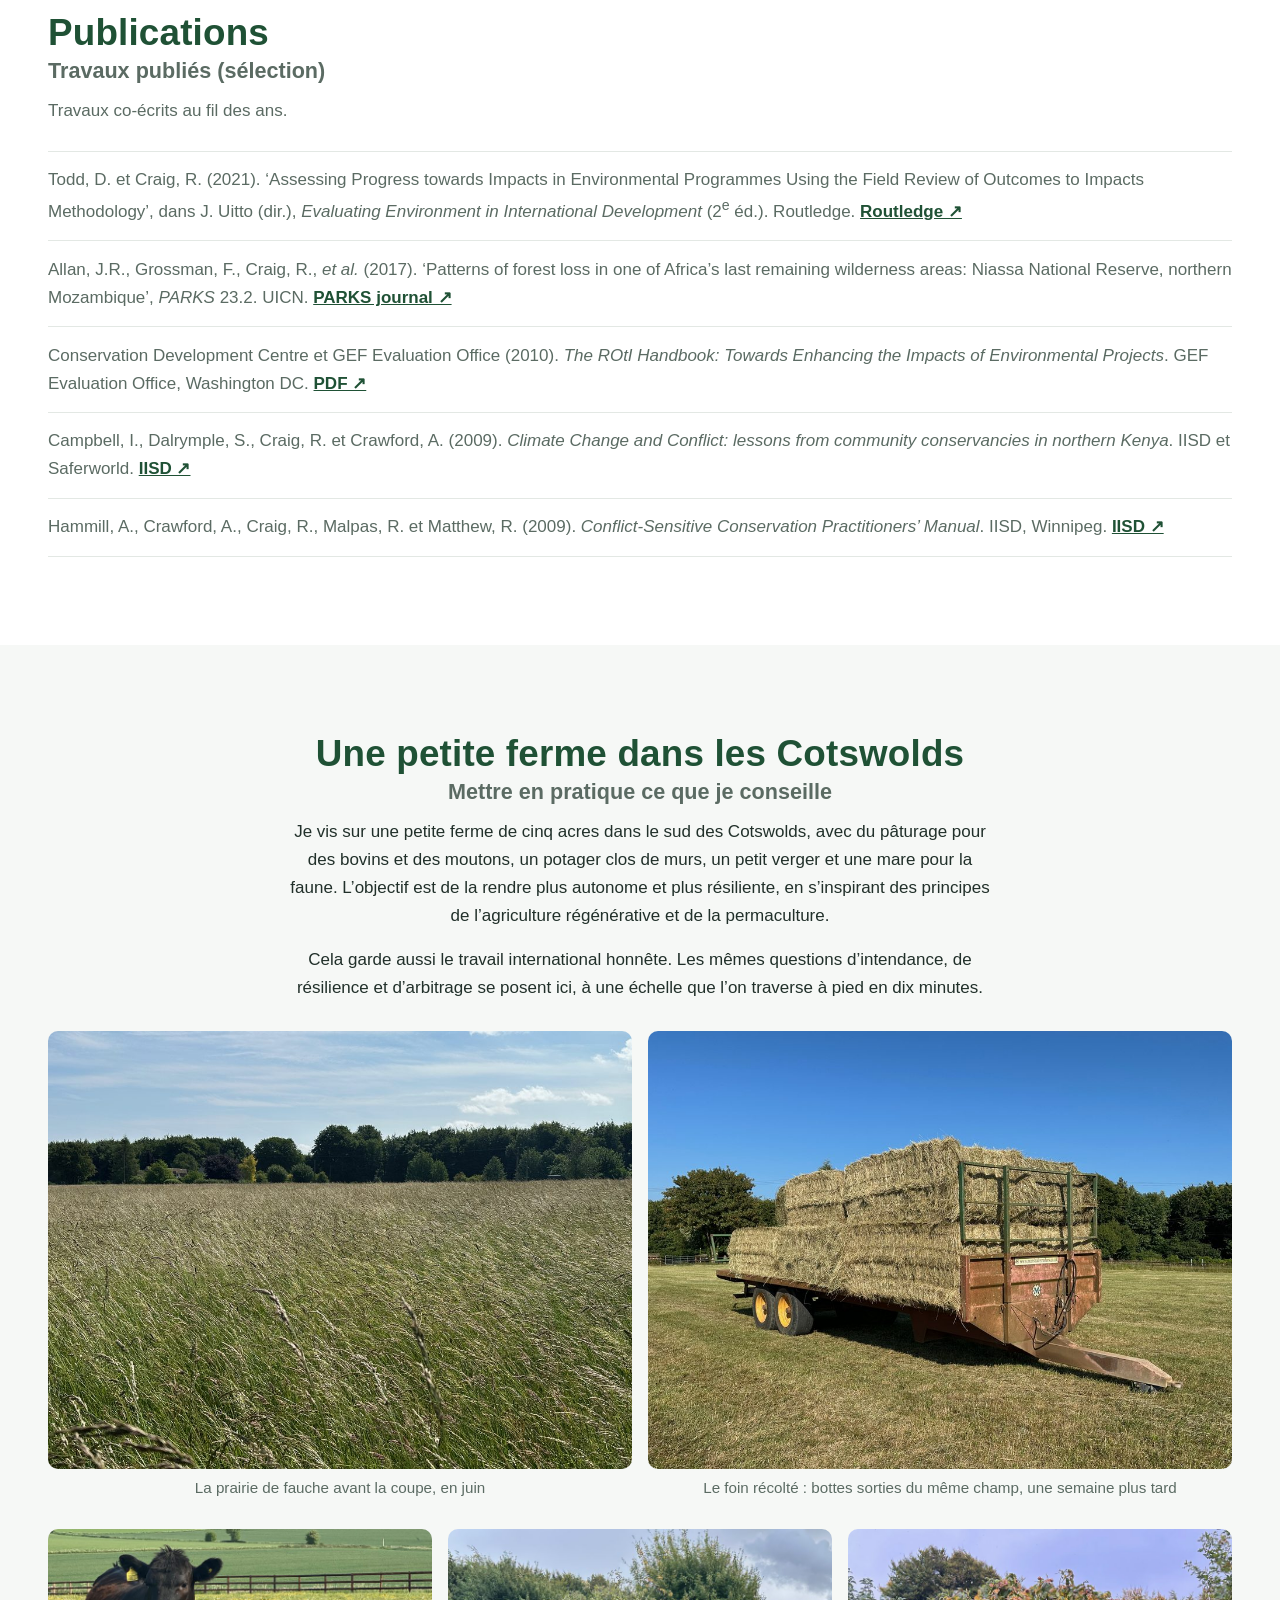
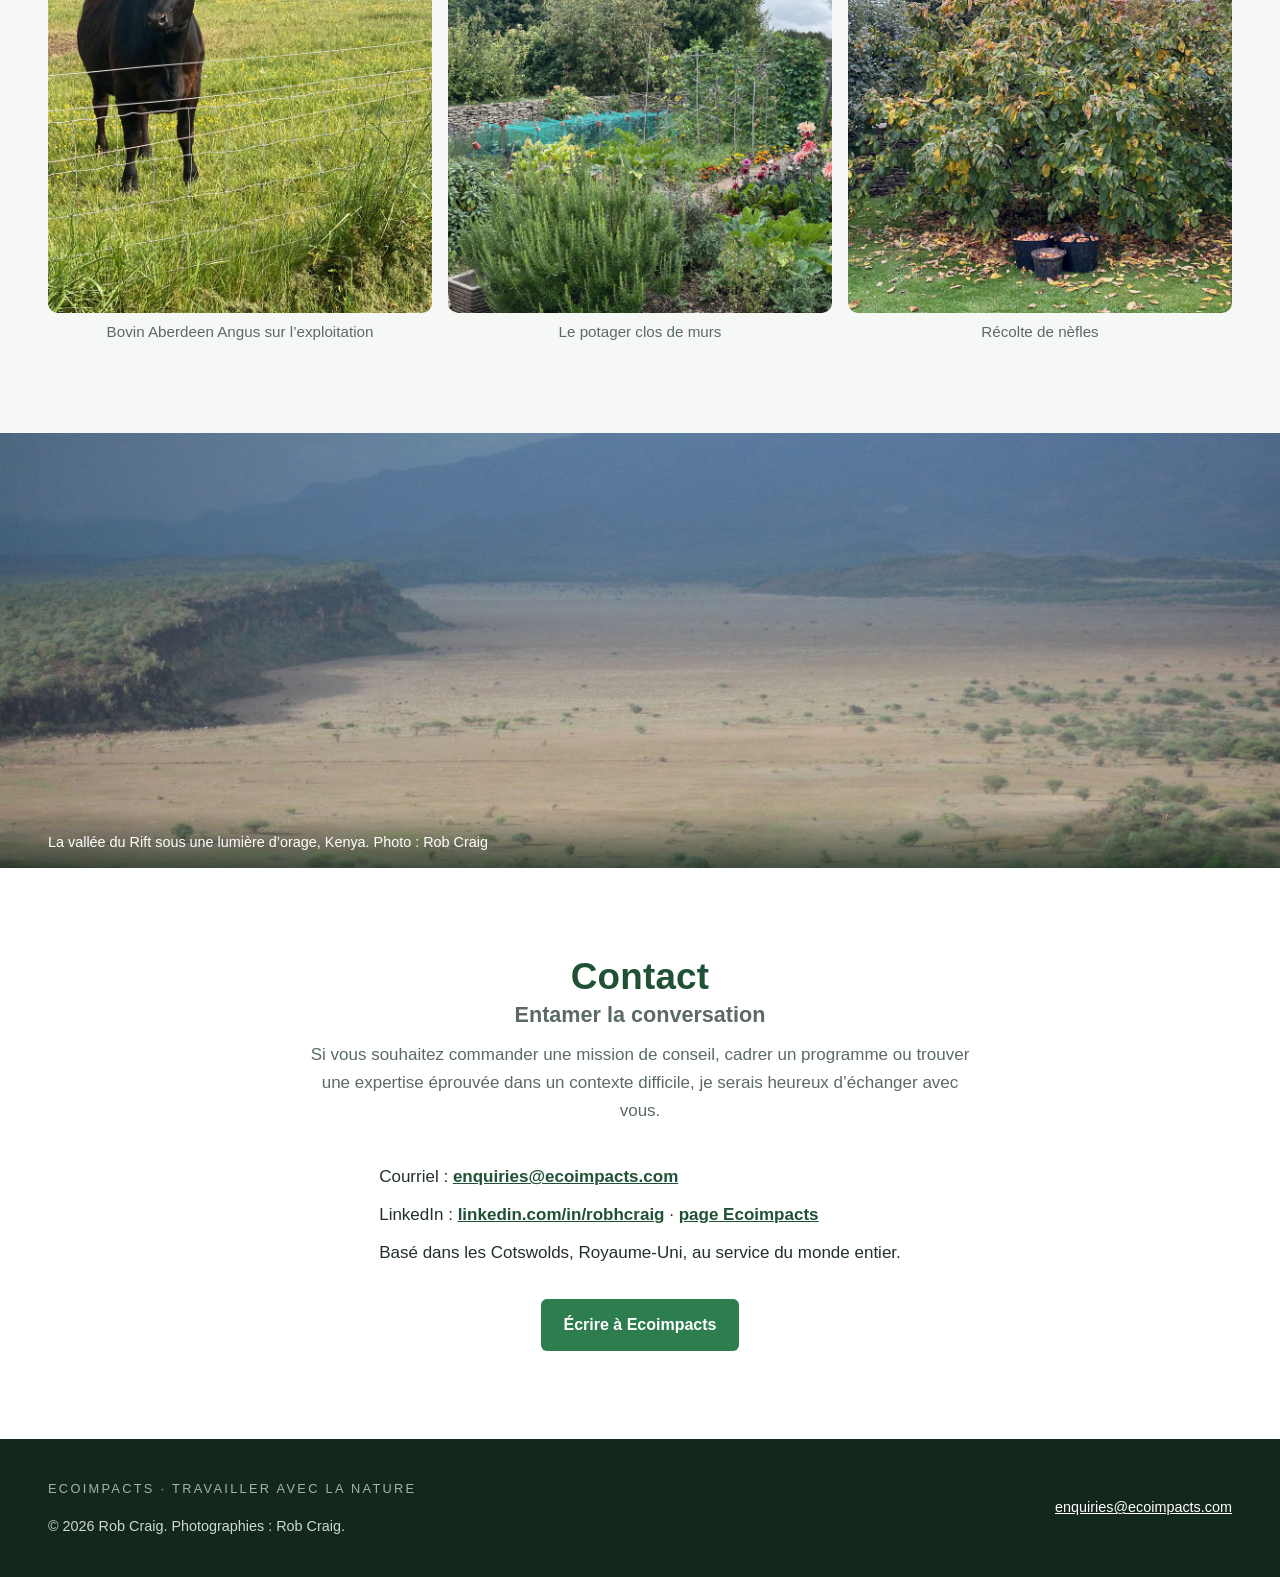
==== commit ec8f4f25: "Add files via upload" ====
--- a/index-fr.html
+++ b/index-fr.html
@@ -89,7 +89,7 @@
                 <h3>Fonctions bénévoles de gouvernance</h3>
                 <p class="note">Distinctes de l&#x2019;activité de conseil rémunérée, afin d&#x2019;éviter tout conflit d&#x2019;intérêts.</p>
                 <ul style="margin-top:.6rem;">
-                  <li>Administrateur et directeur du Fonds Okapi pour la Conservation de la Nature en RDC, depuis 2024: vice-président du conseil, membre du comité d&#x2019;octroi des subventions et membre du comité exécutif.</li>
+                  <li>Administrateur et vice-président du conseil du Fonds Okapi pour la Conservation de la Nature en RDC, depuis 2024.</li>
                 </ul>
               </div>
             </div>
--- a/styles.css
+++ b/styles.css
@@ -216,6 +216,6 @@
     padding: .5rem var(--pad);
   }
   .nav__links.open { display: flex; }
-  .nav__links a { padding: .7rem 0; border-bottom: 1px solid var(--line); }
+  .nav__links a { padding: .7rem 0; }
   .nav__toggle { display: block; }
 }
